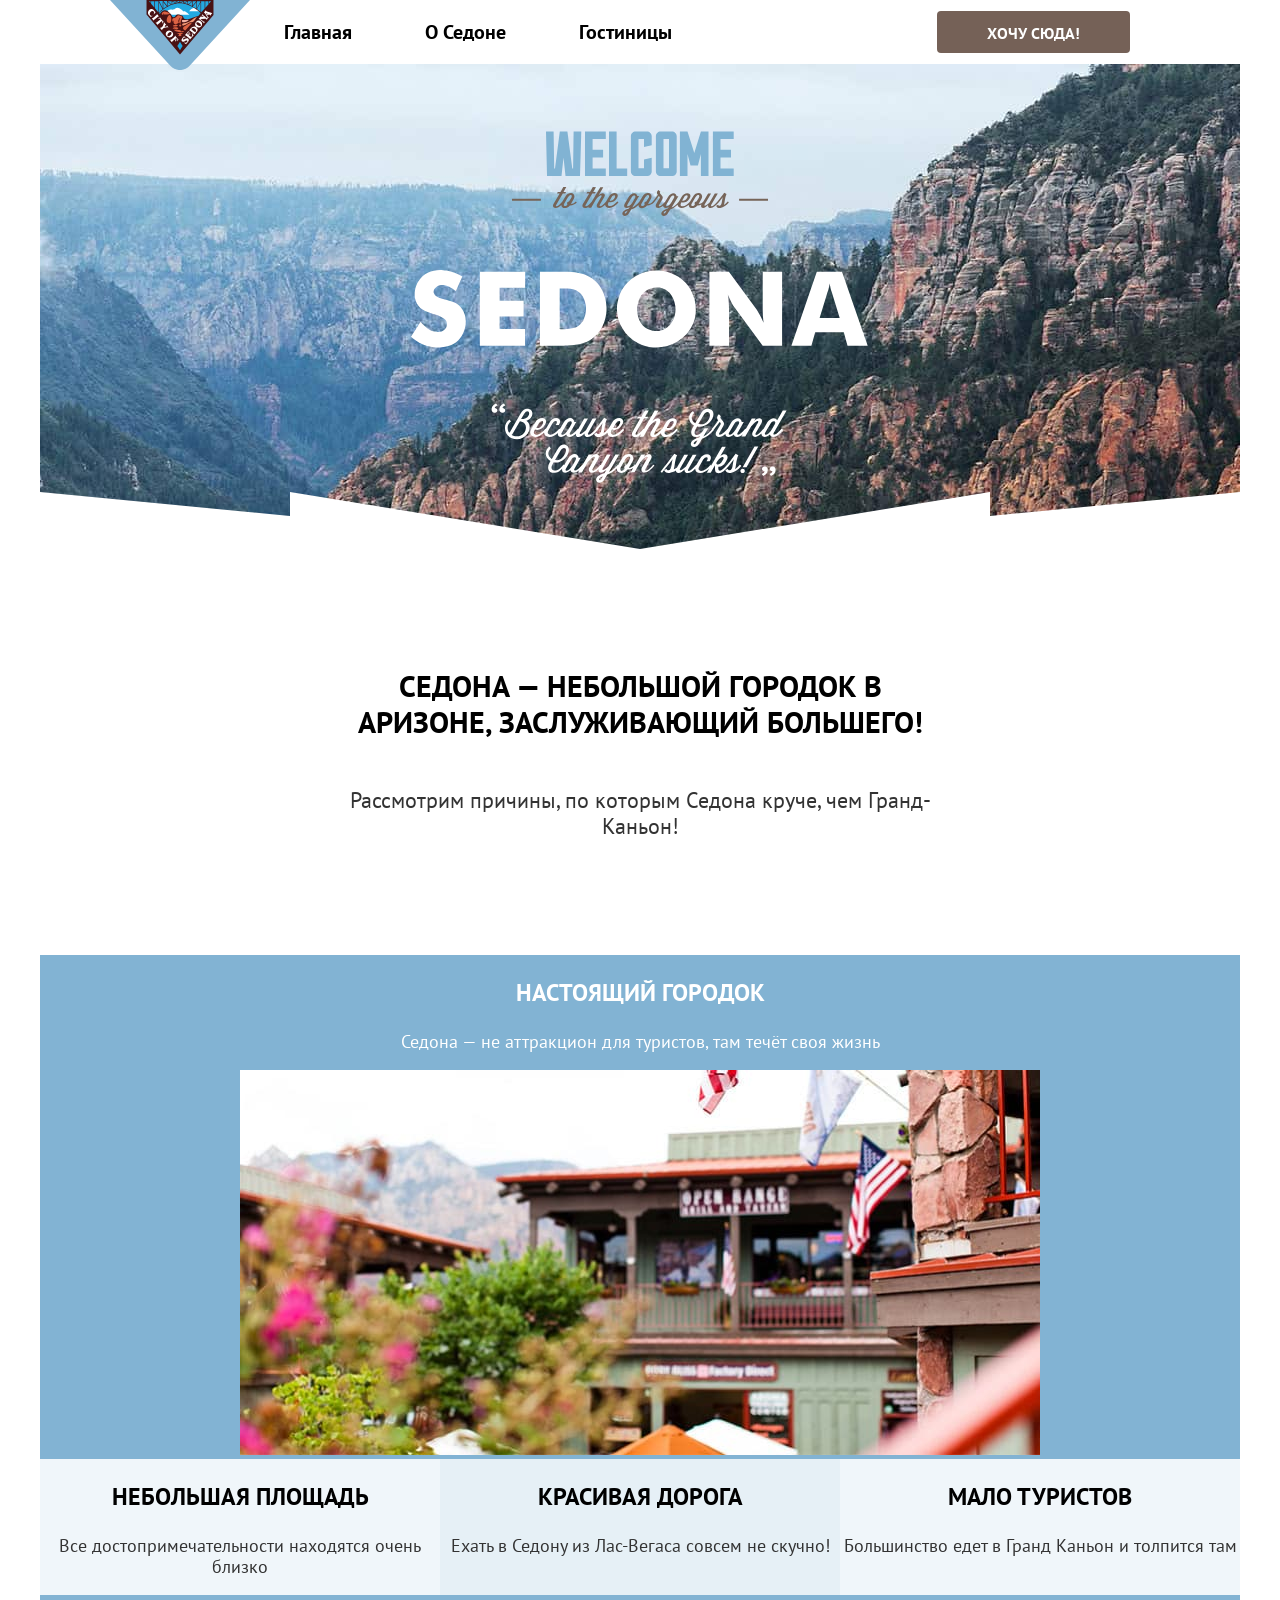
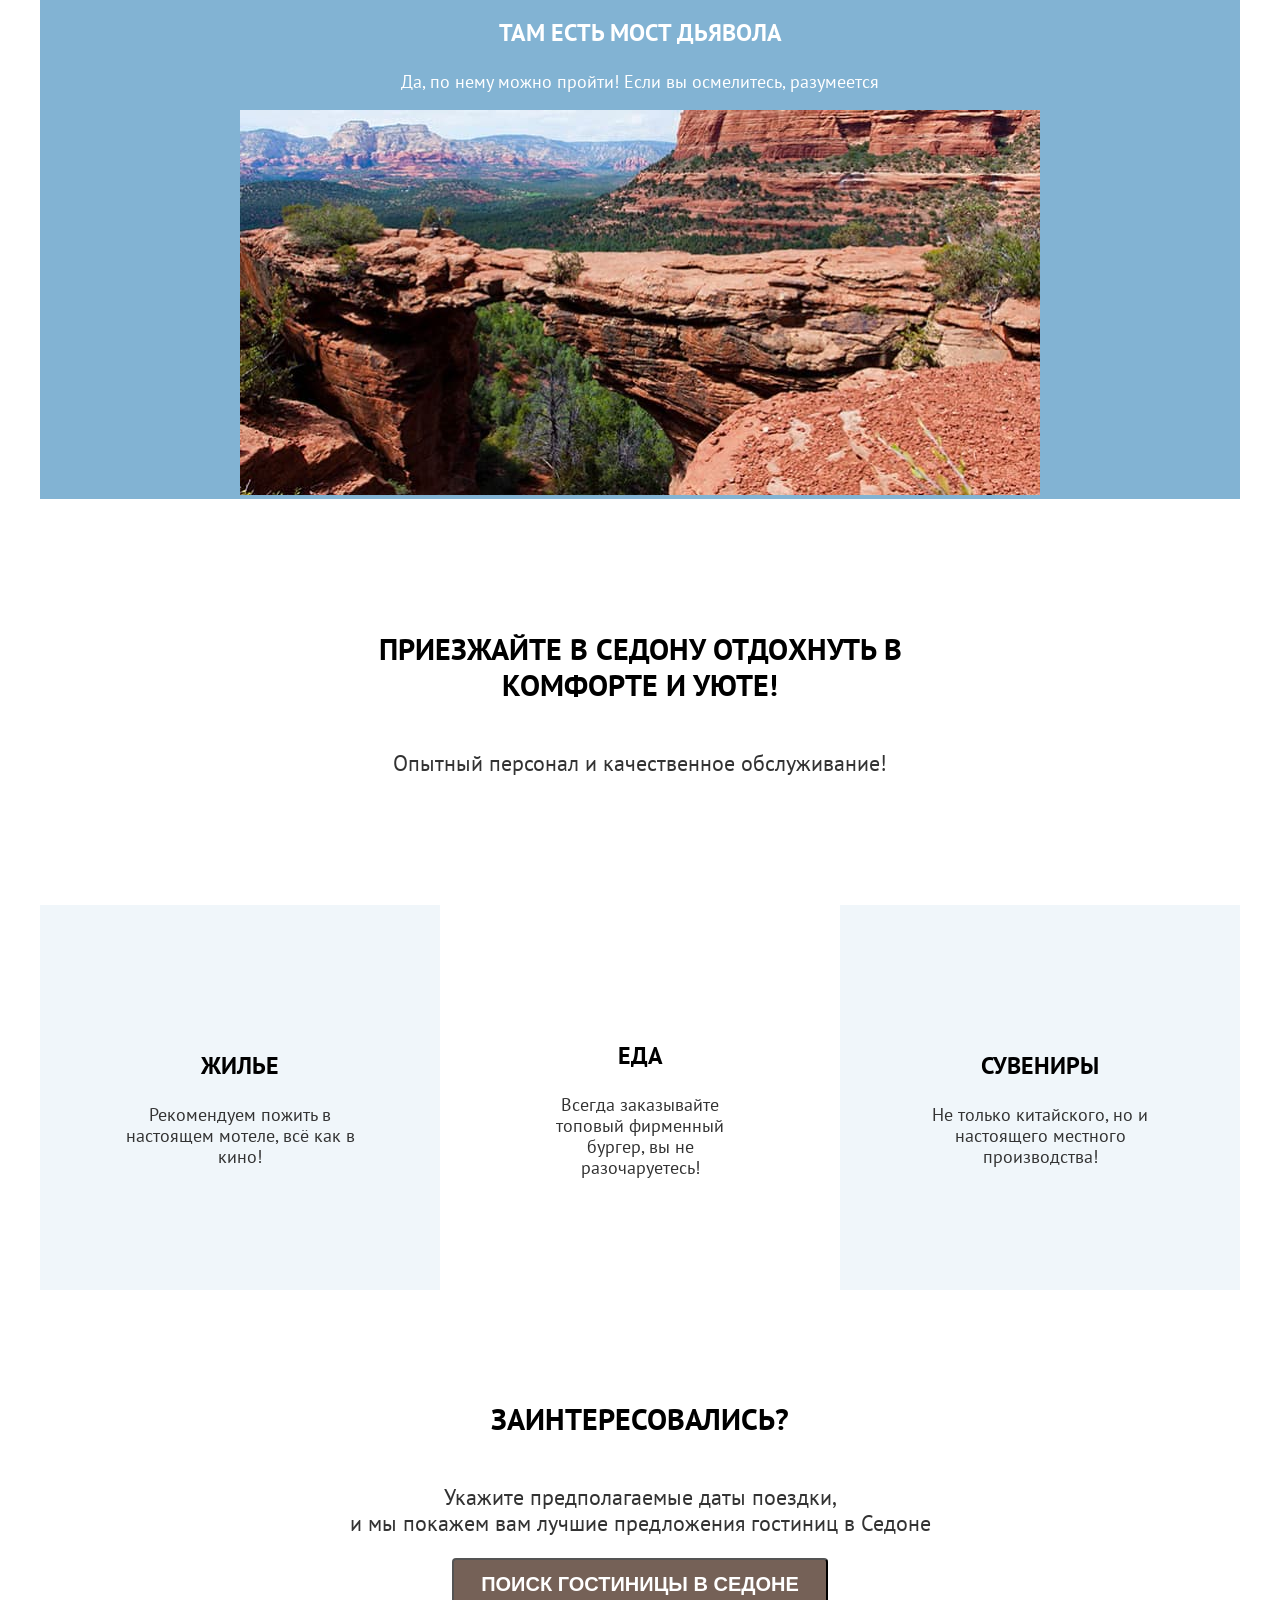
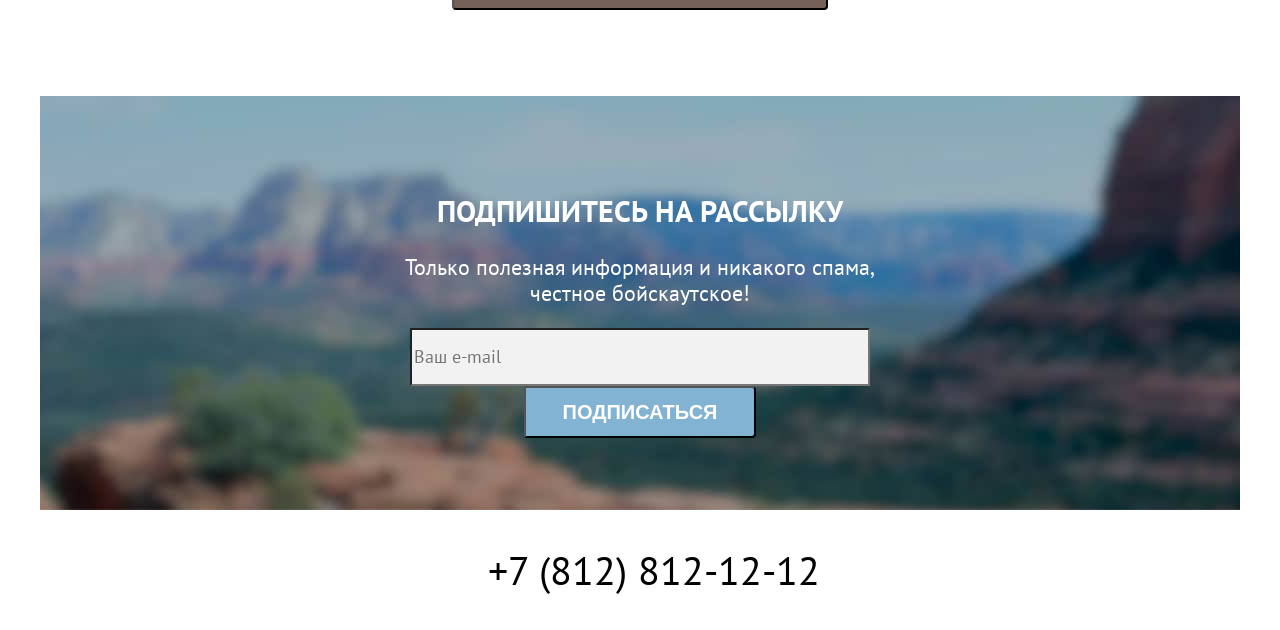
==== index.html @ 8ef93cbc "добавляет сетки для 1ой страницы" ====
<!doctype html>
<html lang="ru">

  <head>
    <meta charset="utf-8" />
    <link rel="stylesheet" href="styles/styles.css">
    <title>HTML Academy: Седона</title>
  </head>

  <body>
    <div class="page-container">
      <header class="page-header">
        <a class="header-logo" href="index.html" aria-current="page">
          <img class="logo" src="images/svg/logo.svg" width="140" height="70" alt="Логотип компании" />
        </a>
        <nav class="navigation">
          <ul class="navigation-list">
            <li class="navigation-item">
              <a class="navigation-link navigation-link-current" href="index.html" aria-current="page">Главная</a>
            </li>
            <li class="navigation-item">
              <a class="navigation-link" href="about-sedona.html">О Седоне</a>
            </li>
            <li class="navigation-item">
              <a class="navigation-link" href="catalog.html">Гостиницы</a>
            </li>
          </ul>
          <ul class="navigation-list navigation-user">
            <li class="navigation-item">
              <a class="navigation-link" href="search.html">
                <span class="visually-hidden">Поиск</span>
              </a>
            </li>
            <li class="navigation-item">
              <a class="navigation-link" href="selected.html">
                <span class="visually-hidden">Отелей в избранном:</span>
                <span class="favorite-count">12</span>
              </a>
            </li>
            <li class="navigation-item-button">
              <a class="button navigation-button-link" href="catalog.html">
                <span class="navigation-button-title">Хочу сюда!</span>
              </a>
            </li>
          </ul>
        </nav>
      </header>
      <main class="main-index main-container">
        <section class="hero">
          <h1 class="visually-hidden">Добро пожаловать в Седону</h1>
          <img class="hero-image" src="images/svg/hero-welcome.svg" width="458" height="352"
            alt="Welcome to the gorgeous Sedona, because the Grand Canyon sucks!" />
        </section>
        <section class="main-lead">
          <div class="lead-wrapper">
            <h2 class="lead">
              Седона — небольшой городок в Аризоне, заслуживающий большего!
            </h2>
            <p class="excerpt">
              Рассмотрим причины, по которым Седона круче, чем Гранд-Каньон!
            </p>
          </div>
        </section>
        <section class="advantages">
          <h2 class="visually-hidden">Причины, по которым Седона круче, чем Гранд-Каньон!</h2>
          <ul class="advantages-list">
            <li class="advantages-item advantages-item-key">
              <h3 class="advantages-title">Настоящий городок</h3>
              <p class="advantages-description advantages-description-key">
                Седона — не аттракцион для туристов, там течёт своя жизнь
              </p>
              <img class="advantages-img" src="images/section-advantages/square-sedona.jpg" width="800" height="385"
                alt="Улица Седоны" />
            </li>
            <li class="advantages-item">
              <h3 class="advantages-title">Небольшая площадь</h3>
              <p class="advantages-description">
                Все достопримечательности находятся очень близко
              </p>
            </li>
            <li class="advantages-item advantages-item-middle-block">
              <h3 class="advantages-title">Красивая дорога</h3>
              <p class="advantages-description">
                Ехать в Седону из Лас-Вегаса совсем не скучно!
              </p>
            </li>
            <li class="advantages-item">
              <h3 class="advantages-title">Мало туристов</h3>
              <p class="advantages-description">
                Большинство едет в Гранд Каньон и толпится там
              </p>
            </li>
            <li class="advantages-item advantages-item-key">
              <h3 class="advantages-title">Там есть мост дьявола</h3>
              <p class="advantages-description advantages-description-key">
                Да, по нему можно пройти! Если вы осмелитесь, разумеется
              </p>
              <img class="advantages-img" src="images/section-advantages/devils-bridge.jpg" width="800" height="385"
                alt="Мост дьявола" />
            </li>
          </ul>
        </section>
        <section class="main-lead">
          <div class="lead-wrapper">
            <h2 class="lead">Приезжайте в Седону отдохнуть в комфорте и уюте!</h2>
            <p class="excerpt">Опытный персонал и качественное обслуживание!</p>
          </div>
        </section>
        <section class="services">
          <h2 class="visually-hidden">Рекомендуемые услуги</h2>
          <ul class="services-list">
            <li class="services-item advantages-item">
              <h3 class="services-title advantages-title">Жилье</h3>
              <p class="services-description advantages-description">
                Рекомендуем пожить в настоящем мотеле, всё как в кино!
              </p>
            </li>
            <li class="services-item advantages-item">
              <h3 class="services-title advantages-title">Еда</h3>
              <p class="services-description advantages-description">
                Всегда заказывайте топовый фирменный бургер, вы не разочаруетесь!
              </p>
            </li>
            <li class="services-item advantages-item">
              <h3 class="services-title advantages-title">Сувениры</h3>
              <p class="services-description advantages-description">
                Не только китайского, но и настоящего местного производства!
              </p>
            </li>
          </ul>
        </section>
        <section class="main-lead">
          <div class="lead-wrapper">
            <h2 class="lead">Заинтересовались?</h2>
            <p class="excerpt">
              Укажите предполагаемые даты поездки,<br> и мы покажем вам лучшие
              предложения гостиниц в Седоне
            </p>
            <button class="button" type="button">
              <span class="title-button">Поиск гостиницы в Седоне</span>
            </button>
          </div>
        </section>
        <section class="subscription">
          <div class="subscriprion-wrapper">
            <h2 class="lead">Подпишитесь на рассылку</h2>
            <p class="excerpt subscription-excerpt">
              Только полезная информация и никакого спама,<br> честное бойскаутское!
            </p>
            <form action="https://echo.htmlacademy.ru/" method="post">
              <label for="email" class="visually-hidden">Введите ваш e-mail</label>
              <input class="subscription-placeholder" type="email" id="email" name="email" placeholder="Ваш e-mail"
                required />
              <button class="button-subscription title-button" type="submit">Подписаться</button>
            </form>
          </div>
        </section>
      </main>
      <footer class="page-footer">
        <div class="footer-wrapper">
          <section class="footer-social">
            <h2 class="visually-hidden">Социальные сети</h2>
            <ul class="social-list">
              <li class="social-item">
                <a class="social-link social-link-vk" href="https://vk.com/htmlacademy">
                  <span class="visually-hidden">Вконтакте</span>
                </a>
              </li>
              <li class="social-item">
                <a class="social-link social-link-telegram" href="https://t.me/htmlacademy">
                  <span class="visually-hidden">Телеграм</span>
                </a>
              </li>
              <li class="social-item">
                <a class="social-link social-link-youtube" href="https://www.youtube.com/user/htmlacademyru">
                  <span class="visually-hidden">Ютуб</span>
                </a>
              </li>
            </ul>
          </section>

          <a class="contacts-phone" href="tel:78128121212">
            <span class="visually-hidden">Номер телефона тур оператора в городке Седона</span>
            +7 (812) 812-12-12
          </a>
          <a class="htmlacademy-link" href="https://htmlacademy.ru/intensive/htmlcss">
            <span class="visually-hidden">Логотип разработчика сайта</span>
          </a>
        </div>
      </footer>

    </div>
  </body>

</html>
---- styles/styles.css ----
@font-face {
  font-family: "PT Sans";
  font-style: normal;
  font-weight: 400;
  src: url("../fonts/ptsans-400.woff2") format("woff2");
  font-display: swap;
}

@font-face {
  font-family: "PT Sans";
  font-style: normal;
  font-weight: 700;
  src: url("../fonts/ptsans-700.woff2") format("woff2");
  font-display: swap;
}

:root {
  --texts-second: #333333;
  --texts-error: #ff5757;
  --texts-hover: #756157;
  --texts-active: rgba(117, 97, 87, 0.3);
  --texts-texts-basic: #000000;
  --texts-background-deafault: #ffffff;
  --texts-background-small: rgba(255, 255, 255, 0.3);
  --texts-background-hover: rgba(255, 255, 255, 0.6);
  --texts-background-active: rgba(255, 255, 255, 0.3);
  --buttons-basic: #756157;
  --buttons-second: #82b3d3;
  --buttons-select: #7db54f;
  --buttons-disabled: #e5e5e5;
  --buttons-brown-hover: #615048;
  --buttons-blue-hover: #68a2ca;
  --buttons-green-hover: #6c9e42;
  --background-basic-1: #ffffff;
  --background-basic-2: rgba(0, 0, 0, 0.3);
  --background-basic-3: #82b3d3;
  --background-basic-4: #05291c;
  --background-second-1: rgba(131, 179, 211, 0.12);
  --background-second-2: rgba(131, 179, 211, 0.2);
  --icons-basic: #000000;
  --icons-second: #83b3d3;
  --icons-text: #7db54f;
  --icons-hover: #756157;
  --icons-active: rgba(117, 97, 87, 0.3);
  --icons-second-hover: #68a2ca;
  --icons-second-active: rgba(104, 162, 202, 0.3);
  --forms-inputs: #3f5e72;
  --forms-elements-1: #e5e5e5;
  --forms-elements-2: #f2f2f2;
}

html {
  height: 100%;
}

body {
  margin: 0;
  display: flex;
  flex-direction: column;
  min-height: 100%;
  font-family: "PT Sans", sans-serif;
  font-size: 18px;
  line-height: 20px;
  font-weight: 400;
  color: var(--texts-texts-basic);
  background-color: var(--background-basic-1);
}

/* Если добавить центриррование основного блока на этот div, то перестает работать sticky-footer и наоборот */
.page-container {
  margin: 0 auto;
  width: 1200px;
}

.main-container {
  flex-grow: 1;

  margin: 0 auto;
}

.visually-hidden {
  display: none;
}

.page-header {
  display: flex;
  width: 1060px;
  height: 64px;
  margin: 0 auto;
}

.header-logo {
  width: 138px;
  height: 64px;
}

.button {
  background-color: var(--texts-hover);
  color: var(--texts-background-deafault);
  border-radius: 4px;
  min-width: 376px;
  min-height: 52px;
}

.title-button {
  font-weight: 700;
  font-size: 20px;
  line-height: 38px;
  text-transform: uppercase;
}

.navigation {
  display: flex;
  font-weight: 700;
  width: 900px;
}

.navigation-list {
  margin: 0;
  padding: 0;
  width: 460px;
  display: flex;
  align-items: center;
  justify-content: space-around;
  font-size: 20px;
  line-height: 22px;
  text-transform: capitalize;
  list-style-type: none;
}

.navigation-user {
  max-width: 310px;
  margin-left: auto;
}

.navigation-link {
  color: var(--texts-texts-basic);
  text-decoration: none;
}

.button.navigation-button-link {
  padding: 8px 50px;
  text-align: center;
  text-decoration: none;
}

.navigation-button-title {
  font-weight: 700;
  font-size: 16px;
  line-height: 20px;
  text-transform: uppercase;
  color: var(--texts-background-deafault);
}

.favorite-count {
  font-weight: 400;
  font-size: 10px;
  line-height: 10px;
  text-align: center;
  color: var(--texts-background-deafault);
}

.hero {
  display: flex;
  align-items: center;
  justify-content: center;
  flex-wrap: wrap;
  background-image: url("../images/svg/hero-devider.svg"), url("../images/background/hero-background.jpg");
  min-width: 1200px;
  min-height: 485px;
  background-repeat: no-repeat;
  background-size: 100% auto, cover;
  background-position: center bottom;
  background-color: var(--background-basic-4);
}

.hero-image {
  background-position: center center;
}

.main-lead {
  display: flex;
  flex-direction: column;
  align-items: center;
  justify-content: center;
  text-align: center;
}

.lead-wrapper {
  width: 620px;
  height: 406px;
  display: flex;
  align-items: center;
  flex-direction: column;
  justify-content: center;
}

.lead {
  font-weight: 700;
  font-size: 30px;
  line-height: 36px;
  text-transform: uppercase;
}

.excerpt {
  font-weight: 400;
  font-size: 22px;
  line-height: 26px;
  color: var(--texts-second);
}

.advantages-list {
  list-style-type: none;
  margin: 0;
  padding: 0;
  display: grid;
  grid-template-columns: repeat(3, 1fr);
}

.advantages-title {
  font-weight: 700;
  font-size: 24px;
  line-height: 28px;
  text-transform: uppercase;
}

.advantages-item {
  text-align: center;
  background: var(--background-second-1);
}

.advantages-description {
  font-weight: 400;
  font-size: 18px;
  line-height: 21px;
  color: var(--texts-second);
}

.advantages-item-key {
  color: var(--texts-background-deafault);
  background: var(--buttons-second);
  grid-column: 1 / span 3;
}

.advantages-description-key {
  color: var(--texts-background-deafault);
}

.advantages-item-middle-block {
  background: var(--background-second-2);
}

.services-list {
  margin: 0;
  padding: 0;
  list-style-type: none;
  display: grid;
  grid-template-columns: repeat(3, 1fr);
}

.services-item {
  height: 385px;
  display: flex;
  flex-direction: column;
  justify-content: center;
}

.services-item:nth-child(even) {
  background: var(--background-basic-1);
}

.services-description {
  width: 230px;
  margin: 0 auto;
}

.subscription {
  background-image: url("../images/background/background-subscription.jpg");
  background-repeat: no-repeat;
  background-size: cover;
  background-position: center;
  background-color: var(--background-basic-4);
  min-height: 414px;
  color: var(--texts-background-deafault);
  text-align: center;
  display: flex;
  align-items: center;
  justify-content: center;
}

.subscriprion-wrapper {
  width: 684px;
}

.subscription-excerpt {
  color: var(--texts-background-deafault);
}

.button-subscription {
  width: 232px;
  height: 52px;
  background: var(--buttons-second);
  border-radius: 0 4px 4px 0;
  color: var(--texts-background-deafault);
}

.subscription-placeholder {
  width: 452px;
  height: 52px;
  background: var(--forms-elements-2);
  font-family: inherit;
  font-weight: 400;
  font-size: 18px;
  line-height: 24px;
  color: var(--texts-texts-basic);
}

.footer-wrapper {
  display: flex;
  width: 1060px;
  height: 120px;
  justify-content: center;
  margin: 0 auto;
  align-items: center;
}

.page-footer {
  text-align: center;
}

.footer-social {
  width: 142px;
  margin-right: auto;
}

.social-list {
  list-style-type: none;
}

.social-link-vk {
  background-image: url("../images/svg/social-vk.svg");
  background-repeat: no-repeat;
}

.social-link-telegram {
  background-image: url("../images/svg/social-telegram.svg");
  background-repeat: no-repeat;
}

.social-link-youtube {
  background-image: url("../images/svg/social-youtube.svg");
  background-repeat: no-repeat;
}

.contacts-phone {
  width: 720px;
  font-weight: 400;
  font-size: 40px;
  line-height: 40px;
  color: var(--texts-texts-basic);
  min-width: 331px;
  min-height: 40px;
  text-decoration: none;
}

.htmlacademy-link {
  background-image: url("../images/svg/logo-htmlacademy.svg");
  background-repeat: no-repeat;
  display: block;
  width: 115px;
  margin-left: auto;
}

.inner-header {
  background-color: var(--background-basic-4);
  background-image: url("../images/background/background-inner-header.jpg");
  background-repeat: no-repeat;
  background-size: cover;
  background-position: center;
}

.inner-header-title {
  font-weight: 700;
  font-size: 60px;
  line-height: 78px;
  color: var(--texts-background-deafault);
}

.inner-header-button {
  font-weight: 700;
  font-size: 16px;
  line-height: 20px;
  text-transform: uppercase;
  color: var(--texts-background-deafault);
  border-radius: 4px;
  width: 191px;
  height: 36px;
  font-family: inherit;
  background: var(--buttons-second);
}

.transparent-button {
  background-color: transparent;
  border: none;
}

.blreadcrumbs-orderedlist {
  list-style-type: none;
}

.blreadcrumbs-orderedlist:first-child {
  background-image: url("../images/svg/breadcrumb-home.svg");
  background-repeat: no-repeat;
}

.breadcrumb-link {
  text-decoration: none;
  font-weight: 400;
  font-size: 16px;
  line-height: 21px;
  color: var(--texts-background-deafault);
}

.catalog-filter-list {
  list-style-type: none;
}

.catalog-filter-title {
  font-weight: 700;
  font-size: 20px;
  line-height: 24px;
  text-transform: capitalize;
  color: var(--texts-background-deafault);
}

.controll {
  font-weight: 400;
  font-size: 18px;
  line-height: 23px;
  color: var(--texts-background-deafault);
}

.select-control {
  border: 2px solid var(--buttons-disabled);
  border-radius: 4px;
  width: 292px;
  height: 49px;
  font-family: var(--font-family);
  font-weight: 400;
  font-size: 18px;
  line-height: 117%;
  color: var(--texts-second);
}

.sort-button-list {
  list-style-type: none;
}

.hotels-list {
  list-style-type: none;
}

.hotel-card-link {
  text-decoration: none;
}

.hotel-card-title {
  color: var(--texts-texts-basic);
  text-transform: capitalize;
}

.hotel-card-type {
  color: var(--texts-second);
}

.hotel-link-title {
  font-weight: 700;
  font-size: 16px;
  line-height: 20px;
  text-align: center;
  text-transform: uppercase;
  color: var(--texts-background-deafault);
}

.hotel-card-information {
  padding: 8px 50px;
  min-width: 140px;
  min-height: 36px;
  background-color: var(--texts-hover);
  border-radius: 4px;
  text-decoration: none;
}

.hotel-link-box-blue {
  background: var(--buttons-second);
}

.hotel-link-box-grey {
  background: var(--forms-elements-2);
}

.hotel-link-title-weight {
  font-weight: 400;
  color: var(--texts-second);
}

.hotel-link-box-green {
  background: var(--buttons-select);
}

.subscription-inner {
  background: var(--texts-background-deafault);
  color: var(--texts-texts-basic);
}

.pagination-list {
  list-style-type: none;
}

.pagination-link {
  font-family: var(--font-family);
  font-weight: 700;
  font-size: 20px;
  line-height: 180%;
  text-transform: uppercase;
  color: var(--texts-background-deafault);
  text-decoration: none;
}

.pagination-item {
  border-radius: 4px;
  width: 60px;
  height: 60px;
  background: var(--buttons-second);
  margin: 10px;
}

.pagination-current {
  background: var(--forms-elements-2);
  color: var(--texts-texts-basic);
}
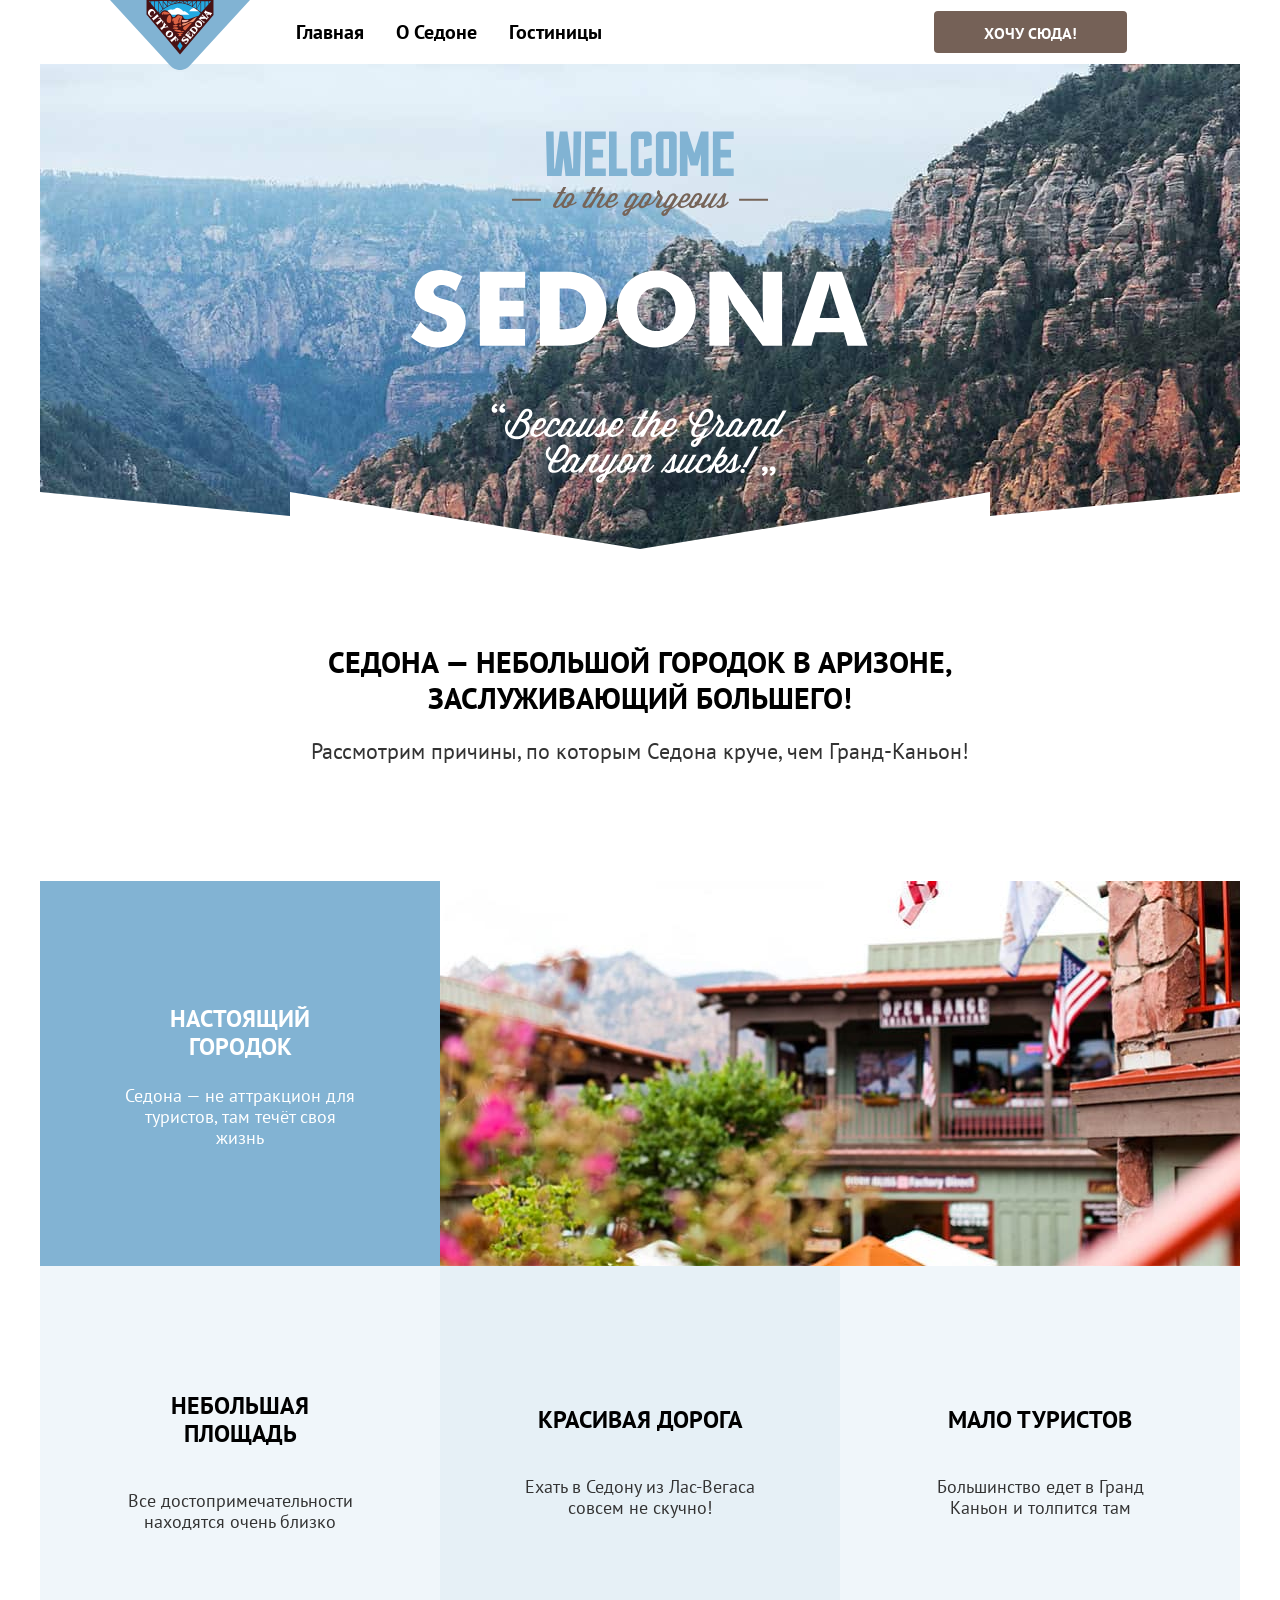
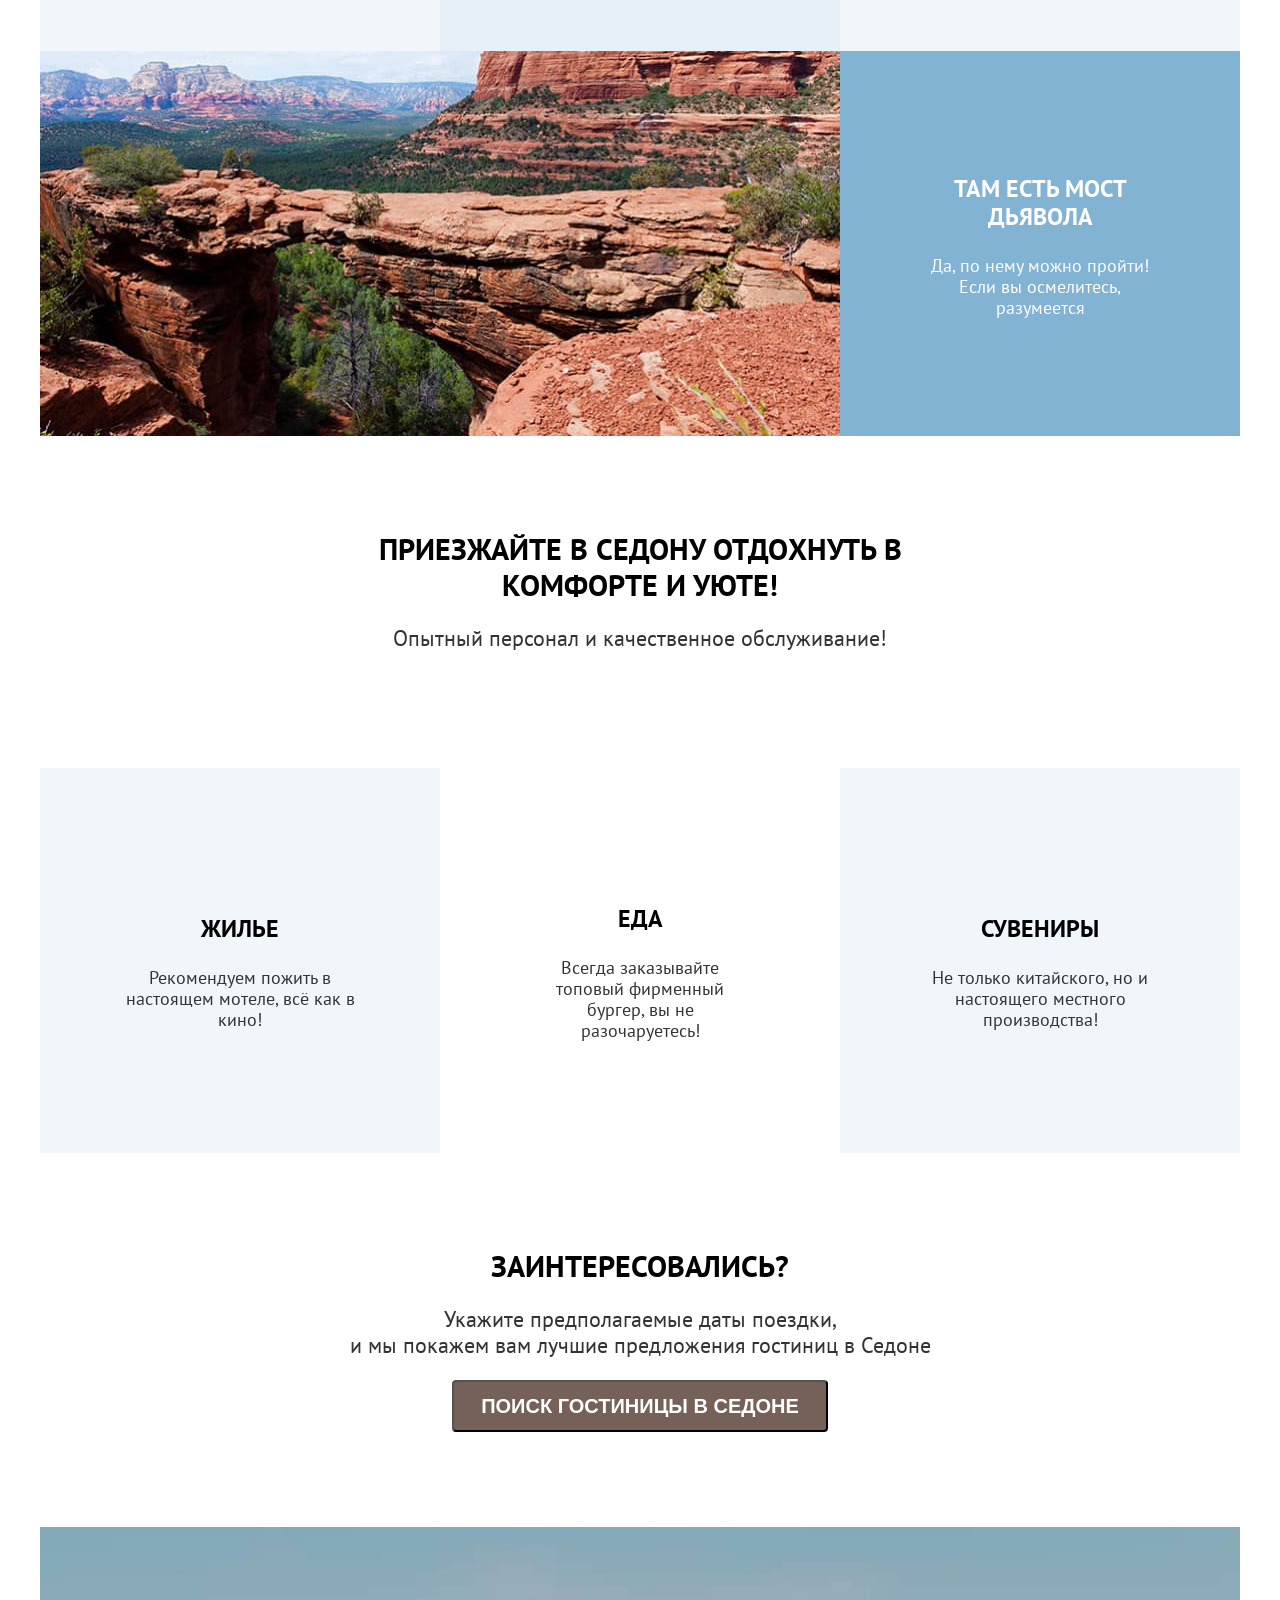
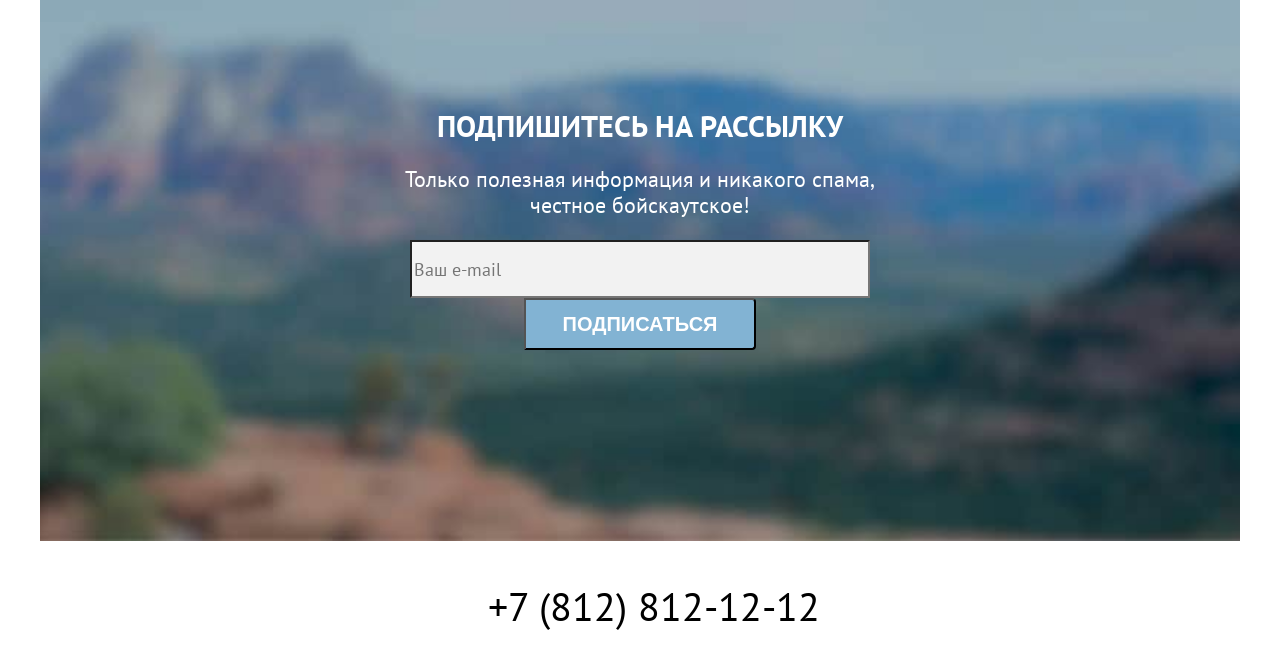
==== commit 5d2ad8a7: "добавляет сетки для всех страниц" ====
--- a/index.html
+++ b/index.html
@@ -52,23 +52,23 @@
             alt="Welcome to the gorgeous Sedona, because the Grand Canyon sucks!" />
         </section>
         <section class="main-lead">
-          <div class="lead-wrapper">
-            <h2 class="lead">
-              Седона — небольшой городок в Аризоне, заслуживающий большего!
-            </h2>
-            <p class="excerpt">
-              Рассмотрим причины, по которым Седона круче, чем Гранд-Каньон!
-            </p>
-          </div>
+          <h2 class="lead">
+            Седона — небольшой городок в Аризоне, заслуживающий большего!
+          </h2>
+          <p class="excerpt">
+            Рассмотрим причины, по которым Седона круче, чем Гранд-Каньон!
+          </p>
         </section>
         <section class="advantages">
           <h2 class="visually-hidden">Причины, по которым Седона круче, чем Гранд-Каньон!</h2>
           <ul class="advantages-list">
             <li class="advantages-item advantages-item-key">
-              <h3 class="advantages-title">Настоящий городок</h3>
-              <p class="advantages-description advantages-description-key">
-                Седона — не аттракцион для туристов, там течёт своя жизнь
-              </p>
+              <div class="advantages-item-key-text">
+                <h3 class="advantages-title">Настоящий городок</h3>
+                <p class="advantages-description advantages-description-key">
+                  Седона — не аттракцион для туристов, там течёт своя жизнь
+                </p>
+              </div>
               <img class="advantages-img" src="images/section-advantages/square-sedona.jpg" width="800" height="385"
                 alt="Улица Седоны" />
             </li>
@@ -90,21 +90,21 @@
                 Большинство едет в Гранд Каньон и толпится там
               </p>
             </li>
-            <li class="advantages-item advantages-item-key">
-              <h3 class="advantages-title">Там есть мост дьявола</h3>
-              <p class="advantages-description advantages-description-key">
-                Да, по нему можно пройти! Если вы осмелитесь, разумеется
-              </p>
+            <li class="advantages-item advantages-item-key-last advantages-item-key">
+              <div class="advantages-item-key-text">
+                <h3 class="advantages-title">Там есть мост дьявола</h3>
+                <p class="advantages-description advantages-description-key">
+                  Да, по нему можно пройти! Если вы осмелитесь, разумеется
+                </p>
+              </div>
               <img class="advantages-img" src="images/section-advantages/devils-bridge.jpg" width="800" height="385"
                 alt="Мост дьявола" />
             </li>
           </ul>
         </section>
         <section class="main-lead">
-          <div class="lead-wrapper">
-            <h2 class="lead">Приезжайте в Седону отдохнуть в комфорте и уюте!</h2>
-            <p class="excerpt">Опытный персонал и качественное обслуживание!</p>
-          </div>
+          <h2 class="lead">Приезжайте в Седону отдохнуть в комфорте и уюте!</h2>
+          <p class="excerpt">Опытный персонал и качественное обслуживание!</p>
         </section>
         <section class="services">
           <h2 class="visually-hidden">Рекомендуемые услуги</h2>
@@ -130,19 +130,16 @@
           </ul>
         </section>
         <section class="main-lead">
-          <div class="lead-wrapper">
-            <h2 class="lead">Заинтересовались?</h2>
-            <p class="excerpt">
-              Укажите предполагаемые даты поездки,<br> и мы покажем вам лучшие
-              предложения гостиниц в Седоне
-            </p>
-            <button class="button" type="button">
-              <span class="title-button">Поиск гостиницы в Седоне</span>
-            </button>
-          </div>
+          <h2 class="lead">Заинтересовались?</h2>
+          <p class="excerpt">
+            Укажите предполагаемые даты поездки,<br> и мы покажем вам лучшие
+            предложения гостиниц в Седоне
+          </p>
+          <button class="button" type="button">
+            <span class="title-button">Поиск гостиницы в Седоне</span>
+          </button>
         </section>
         <section class="subscription">
-          <div class="subscriprion-wrapper">
             <h2 class="lead">Подпишитесь на рассылку</h2>
             <p class="excerpt subscription-excerpt">
               Только полезная информация и никакого спама,<br> честное бойскаутское!
@@ -153,42 +150,37 @@
                 required />
               <button class="button-subscription title-button" type="submit">Подписаться</button>
             </form>
-          </div>
         </section>
       </main>
       <footer class="page-footer">
-        <div class="footer-wrapper">
-          <section class="footer-social">
-            <h2 class="visually-hidden">Социальные сети</h2>
-            <ul class="social-list">
-              <li class="social-item">
-                <a class="social-link social-link-vk" href="https://vk.com/htmlacademy">
-                  <span class="visually-hidden">Вконтакте</span>
-                </a>
-              </li>
-              <li class="social-item">
-                <a class="social-link social-link-telegram" href="https://t.me/htmlacademy">
-                  <span class="visually-hidden">Телеграм</span>
-                </a>
-              </li>
-              <li class="social-item">
-                <a class="social-link social-link-youtube" href="https://www.youtube.com/user/htmlacademyru">
-                  <span class="visually-hidden">Ютуб</span>
-                </a>
-              </li>
-            </ul>
-          </section>
-
-          <a class="contacts-phone" href="tel:78128121212">
-            <span class="visually-hidden">Номер телефона тур оператора в городке Седона</span>
-            +7 (812) 812-12-12
-          </a>
-          <a class="htmlacademy-link" href="https://htmlacademy.ru/intensive/htmlcss">
-            <span class="visually-hidden">Логотип разработчика сайта</span>
-          </a>
-        </div>
+        <section class="footer-social">
+          <h2 class="visually-hidden">Социальные сети</h2>
+          <ul class="social-list">
+            <li class="social-item">
+              <a class="social-link social-link-vk" href="https://vk.com/htmlacademy">
+                <span class="visually-hidden">Вконтакте</span>
+              </a>
+            </li>
+            <li class="social-item">
+              <a class="social-link social-link-telegram" href="https://t.me/htmlacademy">
+                <span class="visually-hidden">Телеграм</span>
+              </a>
+            </li>
+            <li class="social-item">
+              <a class="social-link social-link-youtube" href="https://www.youtube.com/user/htmlacademyru">
+                <span class="visually-hidden">Ютуб</span>
+              </a>
+            </li>
+          </ul>
+        </section>
+        <a class="contacts-phone" href="tel:78128121212">
+          <span class="visually-hidden">Номер телефона тур оператора в городке Седона</span>
+          +7 (812) 812-12-12
+        </a>
+        <a class="htmlacademy-link" href="https://htmlacademy.ru/intensive/htmlcss">
+          <span class="visually-hidden">Логотип разработчика сайта</span>
+        </a>
       </footer>
-
     </div>
   </body>
 
--- a/styles/styles.css
+++ b/styles/styles.css
@@ -55,9 +55,7 @@
 
 body {
   margin: 0;
-  display: flex;
-  flex-direction: column;
-  min-height: 100%;
+  height: 100%;
   font-family: "PT Sans", sans-serif;
   font-size: 18px;
   line-height: 20px;
@@ -66,16 +64,16 @@
   background-color: var(--background-basic-1);
 }
 
-/* Если добавить центриррование основного блока на этот div, то перестает работать sticky-footer и наоборот */
 .page-container {
   margin: 0 auto;
   width: 1200px;
+  display: flex;
+  flex-direction: column;
+  height: 100%;
 }
 
 .main-container {
   flex-grow: 1;
-
-  margin: 0 auto;
 }
 
 .visually-hidden {
@@ -84,14 +82,15 @@
 
 .page-header {
   display: flex;
-  width: 1060px;
   height: 64px;
-  margin: 0 auto;
+  padding: 0 70px;
+  position: relative;
 }
 
 .header-logo {
-  width: 138px;
-  height: 64px;
+  width: 140px;
+  height: 70px;
+  margin-right: 30px;
 }
 
 .button {
@@ -112,7 +111,7 @@
 .navigation {
   display: flex;
   font-weight: 700;
-  width: 900px;
+  width: 100%;
 }
 
 .navigation-list {
@@ -121,7 +120,6 @@
   width: 460px;
   display: flex;
   align-items: center;
-  justify-content: space-around;
   font-size: 20px;
   line-height: 22px;
   text-transform: capitalize;
@@ -136,6 +134,7 @@
 .navigation-link {
   color: var(--texts-texts-basic);
   text-decoration: none;
+  padding: 20px 16px;
 }
 
 .button.navigation-button-link {
@@ -179,20 +178,12 @@
 }
 
 .main-lead {
-  display: flex;
+  /* display: flex;
   flex-direction: column;
   align-items: center;
-  justify-content: center;
-  text-align: center;
-}
-
-.lead-wrapper {
-  width: 620px;
-  height: 406px;
-  display: flex;
-  align-items: center;
-  flex-direction: column;
-  justify-content: center;
+  justify-content: center; */
+  text-align: center;
+  padding: 95px 270px;
 }
 
 .lead {
@@ -200,6 +191,7 @@
   font-size: 30px;
   line-height: 36px;
   text-transform: uppercase;
+  margin: 0;
 }
 
 .excerpt {
@@ -227,6 +219,11 @@
 .advantages-item {
   text-align: center;
   background: var(--background-second-1);
+  min-height: 385px;
+  display: flex;
+  flex-direction: column;
+  justify-content: center;
+  padding: 0 85px;
 }
 
 .advantages-description {
@@ -240,6 +237,18 @@
   color: var(--texts-background-deafault);
   background: var(--buttons-second);
   grid-column: 1 / span 3;
+  display: flex;
+  align-items: center;
+  flex-direction: row;
+  padding: 0;
+}
+
+.advantages-item-key-last {
+  flex-direction: row-reverse;
+}
+
+.advantages-item-key-text {
+  padding: 0 85px;
 }
 
 .advantages-description-key {
@@ -259,7 +268,7 @@
 }
 
 .services-item {
-  height: 385px;
+  min-height: 385px;
   display: flex;
   flex-direction: column;
   justify-content: center;
@@ -286,10 +295,8 @@
   display: flex;
   align-items: center;
   justify-content: center;
-}
-
-.subscriprion-wrapper {
-  width: 684px;
+  flex-direction: column;
+  padding: 95px 258px 105px;
 }
 
 .subscription-excerpt {
@@ -315,16 +322,12 @@
   color: var(--texts-texts-basic);
 }
 
-.footer-wrapper {
-  display: flex;
-  width: 1060px;
+.page-footer {
+  display: flex;
   height: 120px;
   justify-content: center;
-  margin: 0 auto;
-  align-items: center;
-}
-
-.page-footer {
+  padding: 0 70px;
+  align-items: center;
   text-align: center;
 }
 
@@ -361,6 +364,7 @@
   min-width: 331px;
   min-height: 40px;
   text-decoration: none;
+  padding: 45px 0 35px;
 }
 
 .htmlacademy-link {
@@ -372,14 +376,18 @@
 }
 
 .inner-header {
+  display: flex;
+  flex-direction: column;
   background-color: var(--background-basic-4);
   background-image: url("../images/background/background-inner-header.jpg");
   background-repeat: no-repeat;
   background-size: cover;
   background-position: center;
+  min-height: 416px;
 }
 
 .inner-header-title {
+  margin: 35px 70px;
   font-weight: 700;
   font-size: 60px;
   line-height: 78px;
@@ -406,6 +414,7 @@
 
 .blreadcrumbs-orderedlist {
   list-style-type: none;
+  margin: 8px 70px 0;
 }
 
 .blreadcrumbs-orderedlist:first-child {
@@ -419,6 +428,12 @@
   font-size: 16px;
   line-height: 21px;
   color: var(--texts-background-deafault);
+}
+
+.catalog-filters {
+  display: flex;
+  align-items: center;
+  margin: 40px 70px 70px;
 }
 
 .catalog-filter-list {
@@ -431,6 +446,17 @@
   line-height: 24px;
   text-transform: capitalize;
   color: var(--texts-background-deafault);
+}
+
+.catalog-filter-group {
+  margin-right: 70px;
+}
+
+.hotels-showing {
+  display: flex;
+  align-items: center;
+  justify-content: space-around;
+  margin-top: 50px;
 }
 
 .controll {
@@ -457,7 +483,13 @@
 }
 
 .hotels-list {
-  list-style-type: none;
+  width: 1060px;
+  margin: 40px auto 80px;
+  list-style-type: none;
+  padding: 0;
+  display: grid;
+  grid-template-columns: repeat(3, 340px);
+  gap: 20px;
 }
 
 .hotel-card-link {
@@ -515,6 +547,10 @@
 
 .pagination-list {
   list-style-type: none;
+  margin: 0;
+  padding: 0;
+  display: flex;
+  gap: 8px;
 }
 
 .pagination-link {
@@ -532,7 +568,9 @@
   width: 60px;
   height: 60px;
   background: var(--buttons-second);
-  margin: 10px;
+  display: flex;
+  align-items: center;
+  justify-content: center;
 }
 
 .pagination-current {
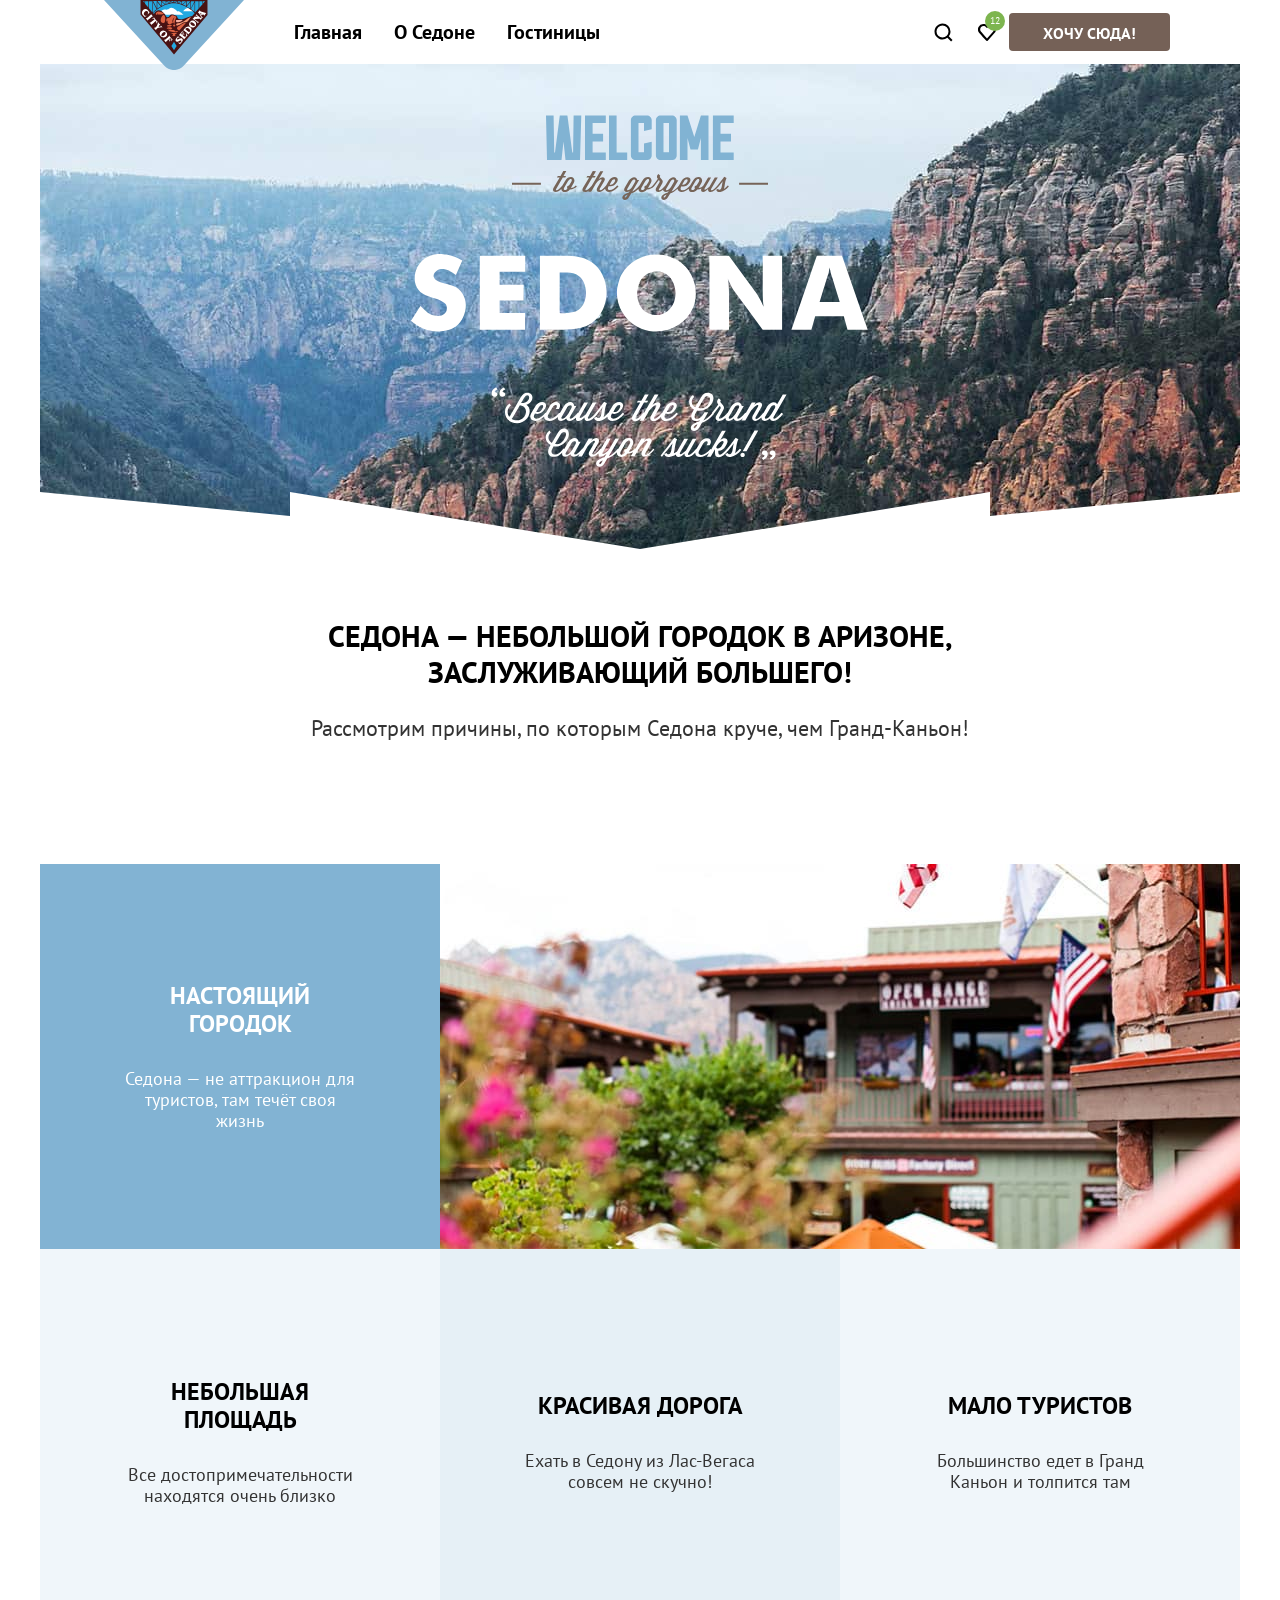
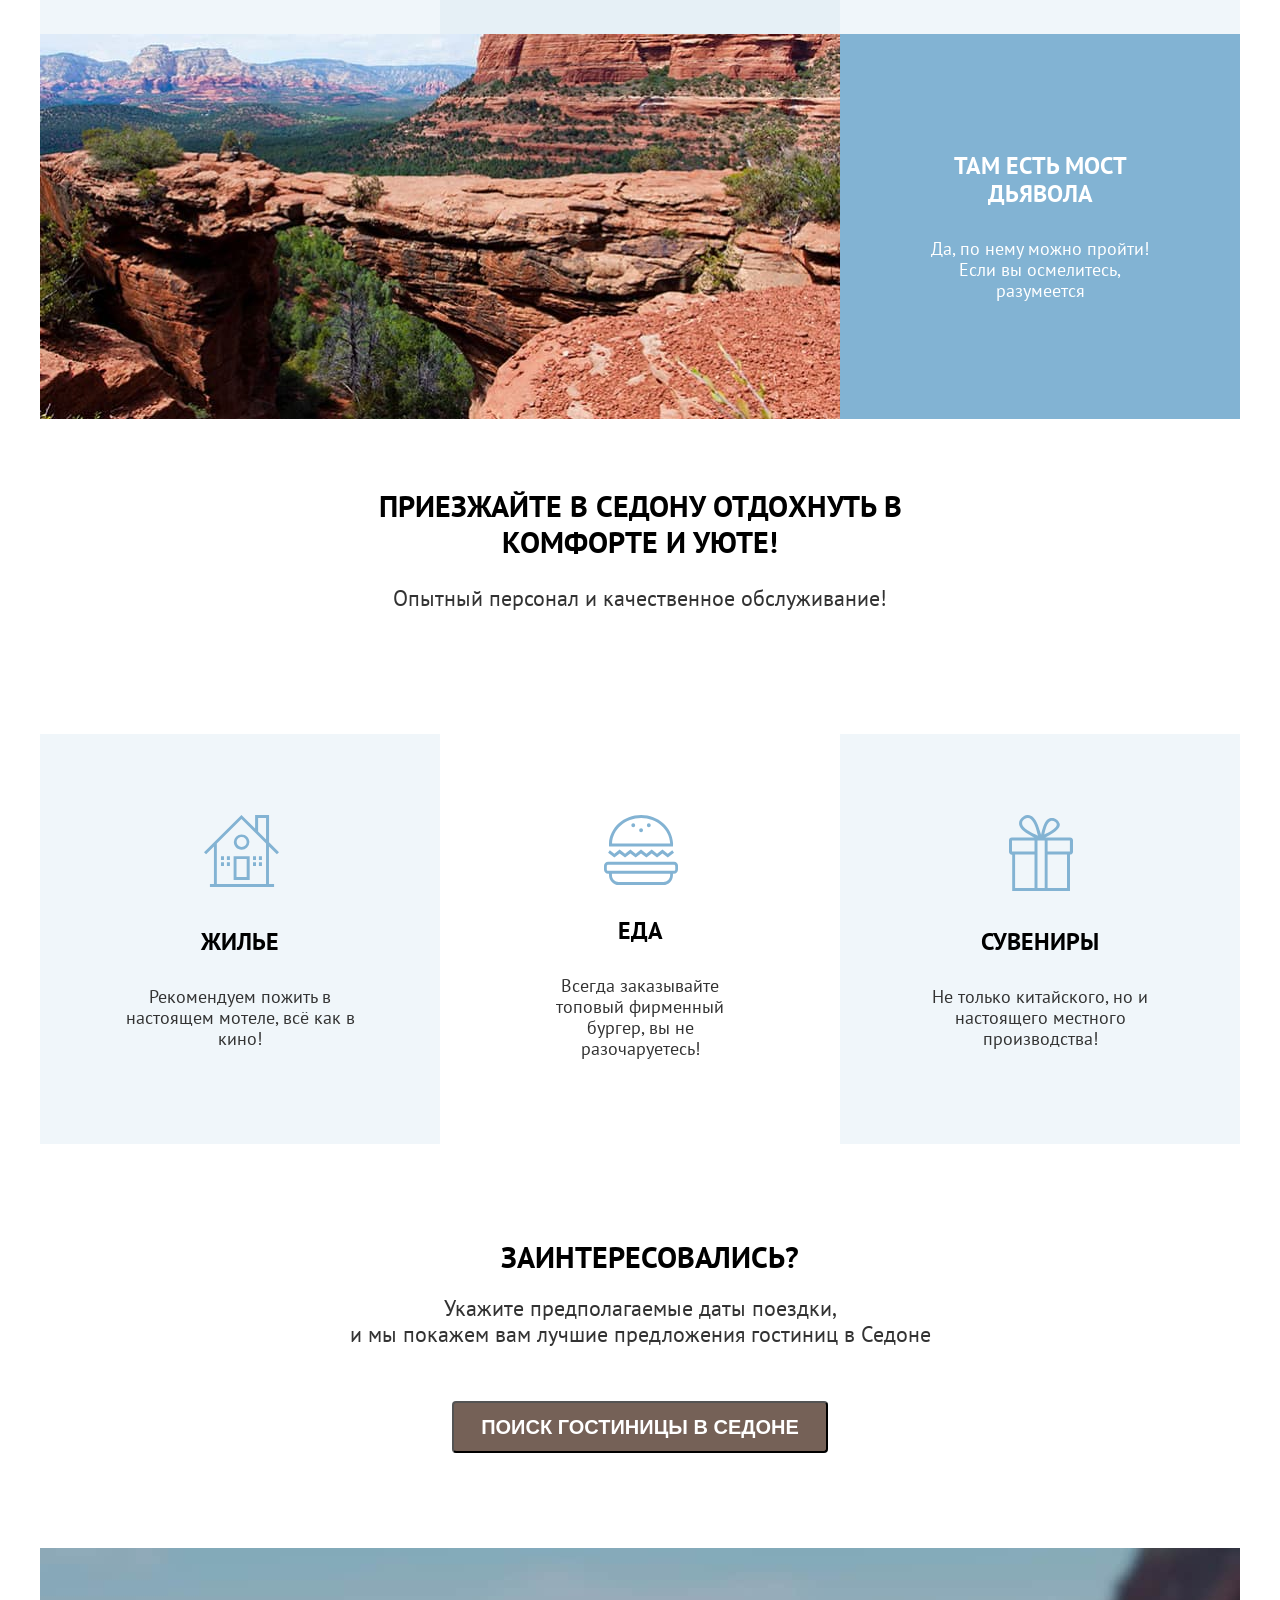
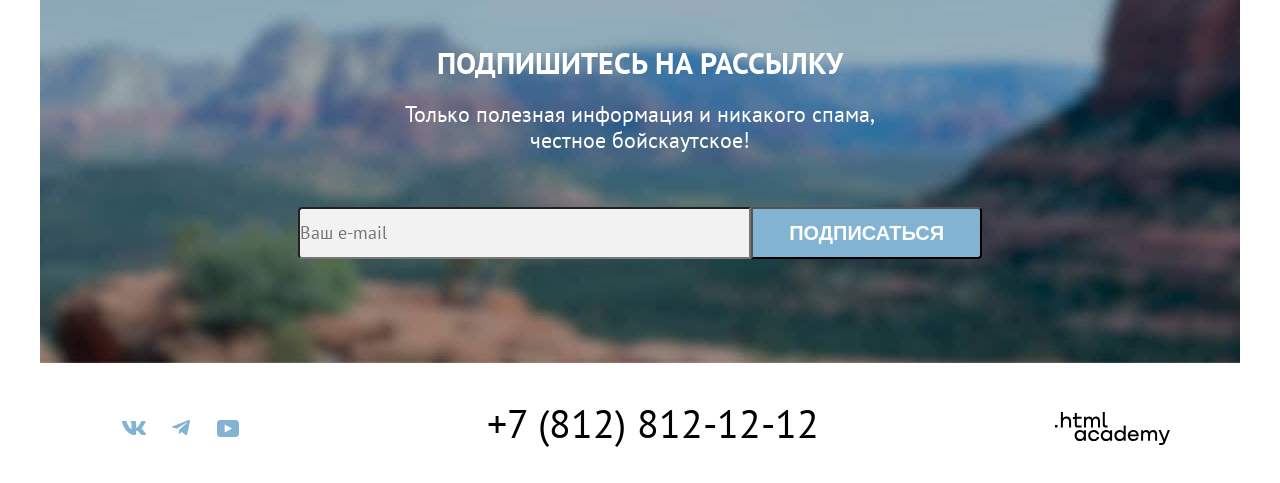
==== commit 4ad40241: "добавляет микросетки на флексах для всех страниц" ====
--- a/index.html
+++ b/index.html
@@ -27,12 +27,12 @@
           </ul>
           <ul class="navigation-list navigation-user">
             <li class="navigation-item">
-              <a class="navigation-link" href="search.html">
+              <a class="navigation-link navigation-user-link navigation-user-link-search" href="search.html">
                 <span class="visually-hidden">Поиск</span>
               </a>
             </li>
             <li class="navigation-item">
-              <a class="navigation-link" href="selected.html">
+              <a class="navigation-link navigation-user-link navigation-user-link-favorite-count" href="selected.html">
                 <span class="visually-hidden">Отелей в избранном:</span>
                 <span class="favorite-count">12</span>
               </a>
@@ -53,7 +53,7 @@
         </section>
         <section class="main-lead">
           <h2 class="lead">
-            Седона — небольшой городок в Аризоне, заслуживающий большего!
+            Седона — небольшой городок в Аризоне,<br> заслуживающий большего!
           </h2>
           <p class="excerpt">
             Рассмотрим причины, по которым Седона круче, чем Гранд-Каньон!
@@ -110,28 +110,28 @@
           <h2 class="visually-hidden">Рекомендуемые услуги</h2>
           <ul class="services-list">
             <li class="services-item advantages-item">
-              <h3 class="services-title advantages-title">Жилье</h3>
+              <h3 class="services-title-residence advantages-title">Жилье</h3>
               <p class="services-description advantages-description">
                 Рекомендуем пожить в настоящем мотеле, всё как в кино!
               </p>
             </li>
             <li class="services-item advantages-item">
-              <h3 class="services-title advantages-title">Еда</h3>
+              <h3 class="services-title-food advantages-title">Еда</h3>
               <p class="services-description advantages-description">
                 Всегда заказывайте топовый фирменный бургер, вы не разочаруетесь!
               </p>
             </li>
             <li class="services-item advantages-item">
-              <h3 class="services-title advantages-title">Сувениры</h3>
+              <h3 class="services-title-present advantages-title">Сувениры</h3>
               <p class="services-description advantages-description">
                 Не только китайского, но и настоящего местного производства!
               </p>
             </li>
           </ul>
         </section>
-        <section class="main-lead">
-          <h2 class="lead">Заинтересовались?</h2>
-          <p class="excerpt">
+        <section class="main-lead main-lead-interes">
+          <h2 class="lead lead-interes">Заинтересовались?</h2>
+          <p class="excerpt excerpt-interes">
             Укажите предполагаемые даты поездки,<br> и мы покажем вам лучшие
             предложения гостиниц в Седоне
           </p>
@@ -140,11 +140,11 @@
           </button>
         </section>
         <section class="subscription">
-            <h2 class="lead">Подпишитесь на рассылку</h2>
+            <h2 class="lead lead-interes">Подпишитесь на рассылку</h2>
             <p class="excerpt subscription-excerpt">
               Только полезная информация и никакого спама,<br> честное бойскаутское!
             </p>
-            <form action="https://echo.htmlacademy.ru/" method="post">
+            <form class="subscription-form" action="https://echo.htmlacademy.ru/" method="post">
               <label for="email" class="visually-hidden">Введите ваш e-mail</label>
               <input class="subscription-placeholder" type="email" id="email" name="email" placeholder="Ваш e-mail"
                 required />
--- a/styles/styles.css
+++ b/styles/styles.css
@@ -77,20 +77,29 @@
 }
 
 .visually-hidden {
-  display: none;
+  position: absolute;
+  width: 1px;
+  height: 1px;
+  margin: -1px;
+  padding: 0;
+  border: 0;
+  clip: rect(0 0 0 0);
+  overflow: hidden;
 }
 
 .page-header {
   display: flex;
-  height: 64px;
   padding: 0 70px;
   position: relative;
 }
 
 .header-logo {
-  width: 140px;
+  max-width: 140px;
   height: 70px;
-  margin-right: 30px;
+  position: absolute;
+  margin: -6px;
+  z-index: 10;
+  top: 6px;
 }
 
 .button {
@@ -117,8 +126,10 @@
 .navigation-list {
   margin: 0;
   padding: 0;
+  padding-left: 168px;
   width: 460px;
   display: flex;
+  flex-wrap: wrap;
   align-items: center;
   font-size: 20px;
   line-height: 22px;
@@ -129,18 +140,44 @@
 .navigation-user {
   max-width: 310px;
   margin-left: auto;
+  justify-content: flex-end;
 }
 
 .navigation-link {
   color: var(--texts-texts-basic);
   text-decoration: none;
   padding: 20px 16px;
+  display: block;
+  box-sizing: border-box;
+}
+
+.navigation-user-link {
+  box-sizing: border-box;
+  min-width: 44px;
+  min-height: 64px;
+}
+
+.navigation-user-link-search {
+  background-image: url(../images/svg/search.svg);
+}
+
+
+
+.navigation-user-link-favorite-count {
+  background-image: url(../images/svg/heart.svg);
+  background-repeat: no-repeat;
+  background-size: auto;
+  background-position: center;
+  position: relative;
 }
 
 .button.navigation-button-link {
-  padding: 8px 50px;
-  text-align: center;
   text-decoration: none;
+  display: block;
+  padding: 8px 34px;
+  min-width: 160px;
+  min-height: 36px;
+  box-sizing: border-box;
 }
 
 .navigation-button-title {
@@ -157,6 +194,16 @@
   line-height: 10px;
   text-align: center;
   color: var(--texts-background-deafault);
+  background: var(--buttons-select);
+  border-radius: 50%;
+  min-width: 20px;
+  min-height: 20px;
+  display: block;
+  position: absolute;
+  top: 11px;
+  right: 4px;
+  padding-top: 5px;
+  box-sizing: border-box;
 }
 
 .hero {
@@ -174,16 +221,17 @@
 }
 
 .hero-image {
-  background-position: center center;
+  padding-top: 51px;
+  padding-bottom: 82px;
 }
 
 .main-lead {
-  /* display: flex;
-  flex-direction: column;
-  align-items: center;
-  justify-content: center; */
   text-align: center;
-  padding: 95px 270px;
+  padding: 69px 270px;
+}
+
+.main-lead-interes {
+  padding: 95px 300px;
 }
 
 .lead {
@@ -192,13 +240,25 @@
   line-height: 36px;
   text-transform: uppercase;
   margin: 0;
+  min-width: 620px;
+  margin-bottom: 25px;
+}
+
+.lead-interes {
+  margin-bottom: 20px;
 }
 
 .excerpt {
+  margin: 0;
   font-weight: 400;
   font-size: 22px;
   line-height: 26px;
   color: var(--texts-second);
+  margin-bottom: 54px;
+}
+
+.excerpt-interes {
+  margin-bottom: 54px;
 }
 
 .advantages-list {
@@ -210,6 +270,8 @@
 }
 
 .advantages-title {
+  margin: 0;
+  margin-bottom: 30px;
   font-weight: 700;
   font-size: 24px;
   line-height: 28px;
@@ -223,10 +285,12 @@
   display: flex;
   flex-direction: column;
   justify-content: center;
-  padding: 0 85px;
+  padding: 112px 85px;
+  box-sizing: border-box;
 }
 
 .advantages-description {
+  margin: 0;
   font-weight: 400;
   font-size: 18px;
   line-height: 21px;
@@ -248,7 +312,7 @@
 }
 
 .advantages-item-key-text {
-  padding: 0 85px;
+  padding: 102px 85px;
 }
 
 .advantages-description-key {
@@ -268,14 +332,33 @@
 }
 
 .services-item {
-  min-height: 385px;
-  display: flex;
-  flex-direction: column;
-  justify-content: center;
+  padding: 183px 80px 85px;
+  position: relative;
 }
 
 .services-item:nth-child(even) {
   background: var(--background-basic-1);
+}
+
+.services-title-residence::before {
+  content: url(../images/svg/service-residence.svg);
+  position: absolute;
+  top: 81px;
+  left: 163.5px;
+}
+
+.services-title-food::before {
+  content: url(../images/svg/service-food.svg);
+  position: absolute;
+  top: 81px;
+  left: 163.5px;
+}
+
+.services-title-present::before {
+  content: url(../images/svg/service-present.svg);
+  position: absolute;
+  top: 81px;
+  left: 168.5px;
 }
 
 .services-description {
@@ -284,28 +367,34 @@
 }
 
 .subscription {
+  display: flex;
+  justify-content: center;
+  flex-direction: column;
+  box-sizing: border-box;
+  text-align: center;
+  padding: 96px 258px 104px;
   background-image: url("../images/background/background-subscription.jpg");
   background-repeat: no-repeat;
   background-size: cover;
   background-position: center;
   background-color: var(--background-basic-4);
-  min-height: 414px;
-  color: var(--texts-background-deafault);
-  text-align: center;
-  display: flex;
-  align-items: center;
-  justify-content: center;
-  flex-direction: column;
-  padding: 95px 258px 105px;
+  min-height: 415px;
+  color: var(--texts-background-deafault);
 }
 
 .subscription-excerpt {
   color: var(--texts-background-deafault);
+  margin-bottom: 54px;
+}
+
+.subscription-form {
+  display: flex;
 }
 
 .button-subscription {
   width: 232px;
   height: 52px;
+  padding: 0;
   background: var(--buttons-second);
   border-radius: 0 4px 4px 0;
   color: var(--texts-background-deafault);
@@ -313,31 +402,41 @@
 
 .subscription-placeholder {
   width: 452px;
-  height: 52px;
+  max-height: 52px;
+  padding: 0;
   background: var(--forms-elements-2);
   font-family: inherit;
   font-weight: 400;
   font-size: 18px;
   line-height: 24px;
   color: var(--texts-texts-basic);
+  border-radius: 4px 0 0 4px;
 }
 
 .page-footer {
   display: flex;
   height: 120px;
   justify-content: center;
-  padding: 0 70px;
+  padding: 40px 70px 30px 70px;
   align-items: center;
   text-align: center;
 }
 
-.footer-social {
-  width: 142px;
-  margin-right: auto;
-}
-
 .social-list {
   list-style-type: none;
+  display: flex;
+  flex-wrap: wrap;
+  max-width: 142px;
+  padding: 0;
+  margin: 0;
+  margin-right: 41.5px;
+}
+
+.social-link {
+  display: block;
+  min-width: 47px;
+  height: 40px;
+  background-position: center;
 }
 
 .social-link-vk {
@@ -356,15 +455,13 @@
 }
 
 .contacts-phone {
-  width: 720px;
   font-weight: 400;
   font-size: 40px;
   line-height: 40px;
   color: var(--texts-texts-basic);
-  min-width: 331px;
-  min-height: 40px;
+  min-width: 720px;
+  min-height: 50px;
   text-decoration: none;
-  padding: 45px 0 35px;
 }
 
 .htmlacademy-link {
@@ -372,22 +469,26 @@
   background-repeat: no-repeat;
   display: block;
   width: 115px;
-  margin-left: auto;
+  height: 33px;
+  margin-left: 41.5px;
 }
 
 .inner-header {
-  display: flex;
-  flex-direction: column;
   background-color: var(--background-basic-4);
   background-image: url("../images/background/background-inner-header.jpg");
   background-repeat: no-repeat;
   background-size: cover;
   background-position: center;
-  min-height: 416px;
+  min-height: 412px;
+  margin-bottom: 50px;
+  padding: 35px 70px 70px;
+  box-sizing: border-box;
 }
 
 .inner-header-title {
-  margin: 35px 70px;
+  margin: 0;
+  margin-bottom: 8px;
+  width: 495px;
   font-weight: 700;
   font-size: 60px;
   line-height: 78px;
@@ -414,12 +515,22 @@
 
 .blreadcrumbs-orderedlist {
   list-style-type: none;
-  margin: 8px 70px 0;
-}
-
-.blreadcrumbs-orderedlist:first-child {
+  margin: 0;
+  margin-bottom: 40px;
+  padding: 0;
+  display: flex;
+  gap: 28px;
+}
+
+.blreadcrumbs-item {
+  height: 21px;
+  min-width: 13px;
+}
+
+.blreadcrumbs-item-first {
   background-image: url("../images/svg/breadcrumb-home.svg");
   background-repeat: no-repeat;
+  background-position: center;
 }
 
 .breadcrumb-link {
@@ -433,11 +544,12 @@
 .catalog-filters {
   display: flex;
   align-items: center;
-  margin: 40px 70px 70px;
 }
 
 .catalog-filter-list {
   list-style-type: none;
+  margin: 0;
+  padding: 0;
 }
 
 .catalog-filter-title {
@@ -446,17 +558,34 @@
   line-height: 24px;
   text-transform: capitalize;
   color: var(--texts-background-deafault);
+  margin-bottom: 32px;
+}
+
+.catalog-filter-item {
+  margin-bottom: 16px;
+}
+
+.catalog-filter-item:last-child {
+  margin-bottom: 0;
 }
 
 .catalog-filter-group {
+  border: none;
+  margin: 0;
+  padding: 0;
   margin-right: 70px;
 }
 
+.catalog-filter-group-last {
+  margin-right: 140px;
+}
+
 .hotels-showing {
   display: flex;
   align-items: center;
-  justify-content: space-around;
-  margin-top: 50px;
+  height: 49px;
+  padding: 0 70px;
+  margin-bottom: 40px;
 }
 
 .controll {
@@ -464,45 +593,117 @@
   font-size: 18px;
   line-height: 23px;
   color: var(--texts-background-deafault);
+}
+
+.controll-input {
+  margin-right: 16px;
 }
 
 .select-control {
   border: 2px solid var(--buttons-disabled);
   border-radius: 4px;
-  width: 292px;
+  min-width: 292px;
   height: 49px;
   font-family: var(--font-family);
   font-weight: 400;
   font-size: 18px;
   line-height: 117%;
   color: var(--texts-second);
+  margin-right: 70px;
+}
+
+.select-title {
+  font-weight: 700;
+  font-size: 30px;
+  line-height: 36px;
+  text-transform: uppercase;
+  margin: 0;
+  min-width: 338px;
+  margin-right: 200px;
 }
 
 .sort-button-list {
   list-style-type: none;
+  display: flex;
+  gap: 8px;
+  padding: 0;
+  margin: 0;
+}
+
+.sort-button-item {
+  width: 48px;
+  height: 48px;
+  border: 2px solid var(--buttons-disabled);
+  border-radius: 4px;
+}
+
+.sort-button-item:first-child {
+  border: 2px solid var(--texts-texts-basic);
+}
+
+.sort-button {
+  padding: 14px 12px;
+  box-sizing: border-box;
+  width: 48px;
+  height: 48px;
+  display: block;
+  background-repeat: no-repeat;
+  background-position: center;
+}
+
+.sort-button-cards {
+  background-image: url(../images/svg/icons-cards.svg);
+}
+
+.sort-button-big-labels {
+  background-image: url(../images/svg/icons-large.svg);
+}
+
+.sort-button-item-list {
+  background-image: url(../images/svg/icons-list.svg);
 }
 
 .hotels-list {
-  width: 1060px;
-  margin: 40px auto 80px;
-  list-style-type: none;
-  padding: 0;
+  margin: 0;
+  margin-bottom: 80px;
+  list-style-type: none;
+  padding: 0 70px;
   display: grid;
   grid-template-columns: repeat(3, 340px);
   gap: 20px;
 }
 
+.hotel-card {
+  display: flex;
+  flex-wrap: wrap;
+  padding: 20px;
+  box-sizing: border-box;
+}
+
 .hotel-card-link {
   text-decoration: none;
+}
+
+.hotel-card-image {
+  margin-bottom: 16px;
 }
 
 .hotel-card-title {
   color: var(--texts-texts-basic);
   text-transform: capitalize;
+  margin: 0;
+  margin-bottom: 16px;
 }
 
 .hotel-card-type {
   color: var(--texts-second);
+}
+
+.wrapper-hotel-card-type {
+  display: flex;
+  justify-content: space-between;
+  width: 300px;
+  margin-bottom: 16px;
 }
 
 .hotel-link-title {
@@ -515,16 +716,22 @@
 }
 
 .hotel-card-information {
-  padding: 8px 50px;
-  min-width: 140px;
-  min-height: 36px;
   background-color: var(--texts-hover);
   border-radius: 4px;
   text-decoration: none;
+  display: inline-block;
+  padding: 8px 26px;
+  box-sizing: border-box;
+  width: 140px;
+  height: 36px;
+  margin-right: auto;
+  margin-bottom: 16px;
 }
 
 .hotel-link-box-blue {
   background: var(--buttons-second);
+  padding: 0;
+  margin-right: 0;
 }
 
 .hotel-link-box-grey {
@@ -538,6 +745,8 @@
 
 .hotel-link-box-green {
   background: var(--buttons-select);
+  padding: 0;
+  margin-right: 0;
 }
 
 .subscription-inner {
@@ -547,7 +756,7 @@
 
 .pagination-list {
   list-style-type: none;
-  margin: 0;
+  margin: 0 70px;
   padding: 0;
   display: flex;
   gap: 8px;
@@ -561,9 +770,6 @@
   text-transform: uppercase;
   color: var(--texts-background-deafault);
   text-decoration: none;
-}
-
-.pagination-item {
   border-radius: 4px;
   width: 60px;
   height: 60px;
@@ -573,7 +779,13 @@
   justify-content: center;
 }
 
+.pagination-item:nth-last-child(2) .pagination-link {
+  background: var(--background-basic-1);
+  color: var(--texts-texts-basic);
+}
+
 .pagination-current {
   background: var(--forms-elements-2);
   color: var(--texts-texts-basic);
-}
+  border-radius: 4px;
+}
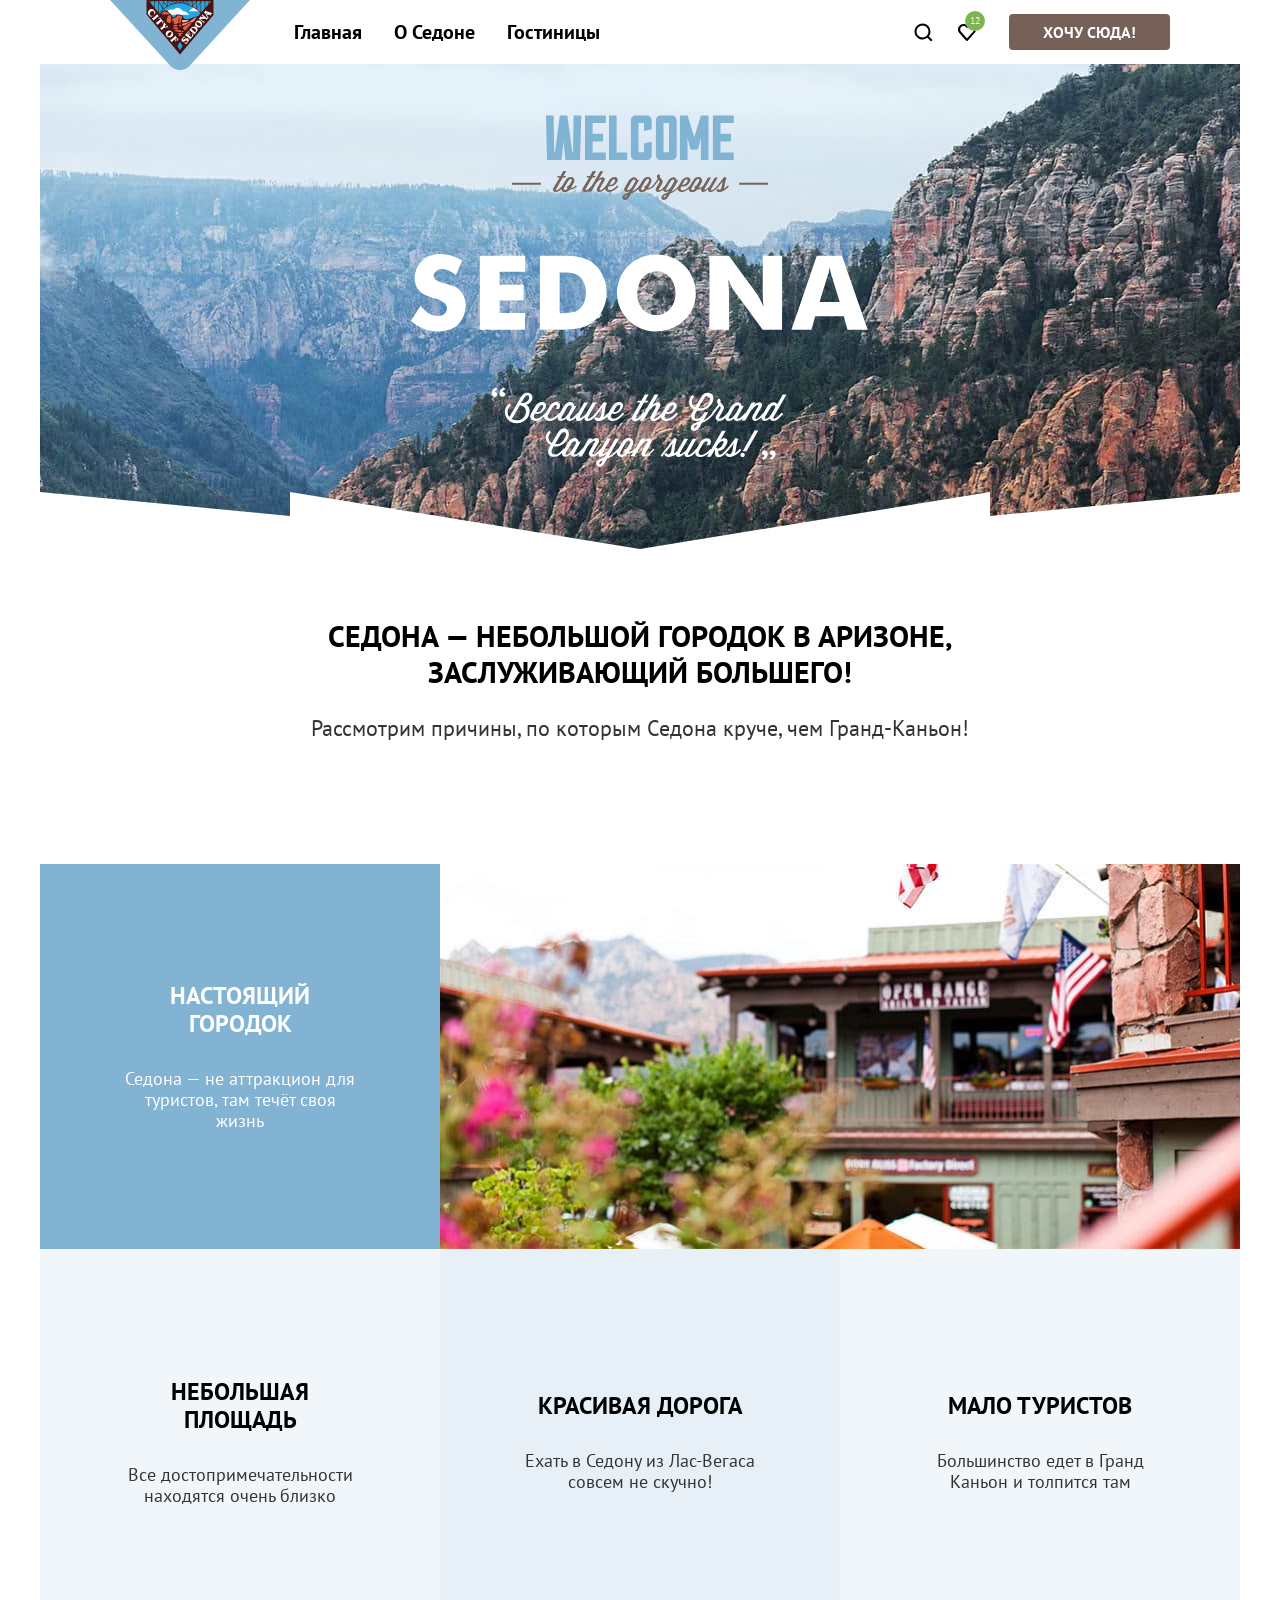
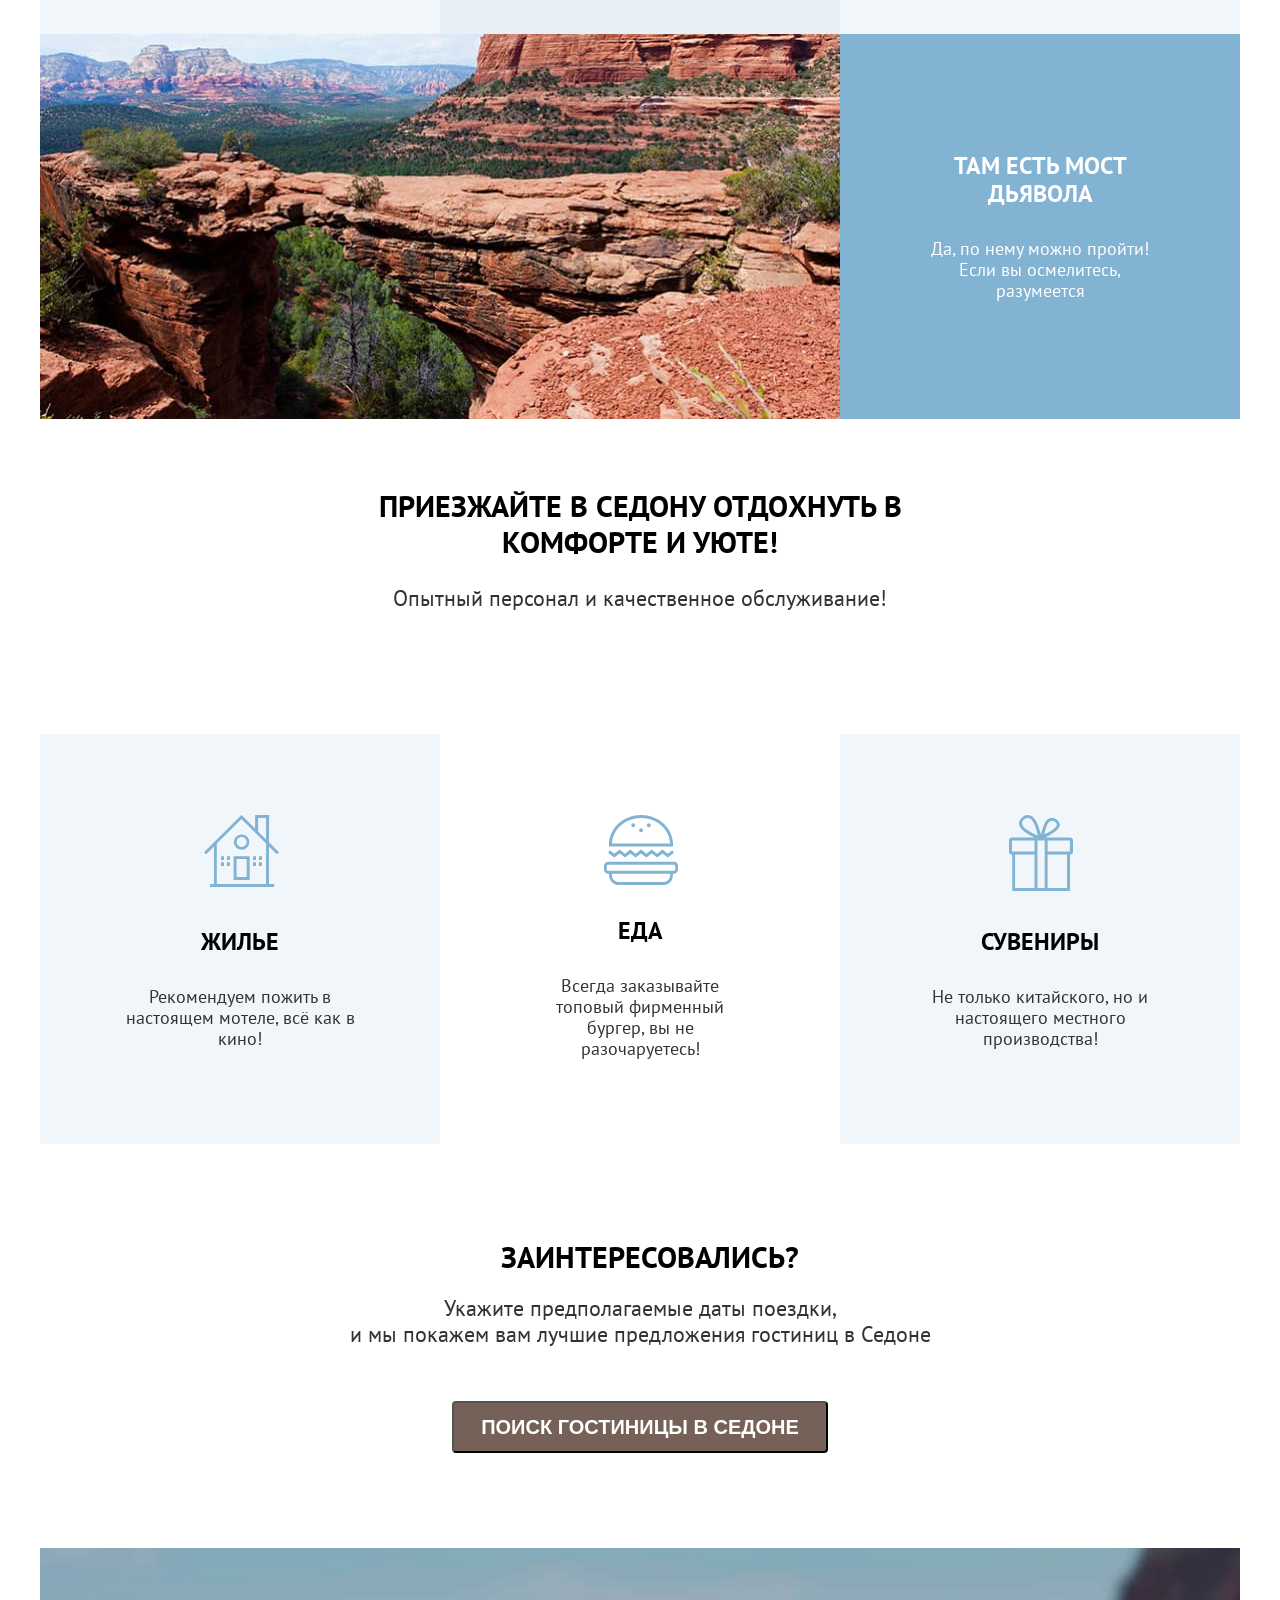
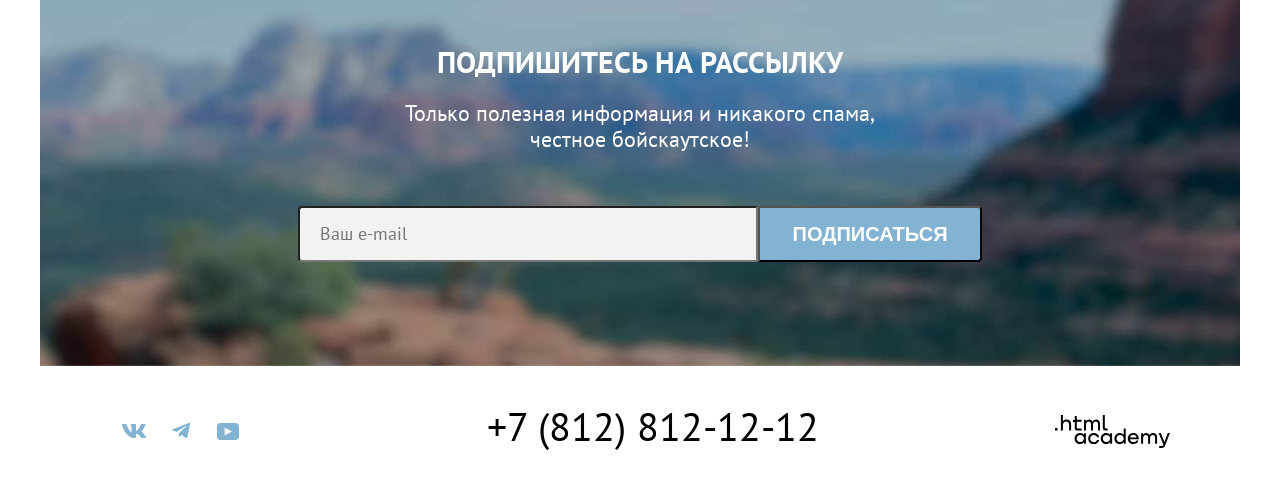
==== commit 4d1102b6: "добавляет микросетки" ====
--- a/index.html
+++ b/index.html
@@ -25,7 +25,7 @@
               <a class="navigation-link" href="catalog.html">Гостиницы</a>
             </li>
           </ul>
-          <ul class="navigation-list navigation-user">
+          <ul class="navigation-user">
             <li class="navigation-item">
               <a class="navigation-link navigation-user-link navigation-user-link-search" href="search.html">
                 <span class="visually-hidden">Поиск</span>
--- a/styles/styles.css
+++ b/styles/styles.css
@@ -90,16 +90,14 @@
 .page-header {
   display: flex;
   padding: 0 70px;
-  position: relative;
 }
 
 .header-logo {
   max-width: 140px;
   height: 70px;
-  position: absolute;
-  margin: -6px;
-  z-index: 10;
-  top: 6px;
+  position: relative;
+  margin-bottom: -6px;
+  margin-right: 28px;
 }
 
 .button {
@@ -126,7 +124,6 @@
 .navigation-list {
   margin: 0;
   padding: 0;
-  padding-left: 168px;
   width: 460px;
   display: flex;
   flex-wrap: wrap;
@@ -138,9 +135,16 @@
 }
 
 .navigation-user {
+  margin: 0;
+  padding: 0;
+  width: 460px;
+  display: flex;
+  flex-wrap: wrap;
+  align-items: center;
   max-width: 310px;
   margin-left: auto;
   justify-content: flex-end;
+  list-style-type: none;
 }
 
 .navigation-link {
@@ -159,16 +163,15 @@
 
 .navigation-user-link-search {
   background-image: url(../images/svg/search.svg);
-}
-
-
+  background-repeat: no-repeat;
+}
 
 .navigation-user-link-favorite-count {
   background-image: url(../images/svg/heart.svg);
   background-repeat: no-repeat;
-  background-size: auto;
   background-position: center;
   position: relative;
+  margin-right: 20px;
 }
 
 .button.navigation-button-link {
@@ -176,6 +179,7 @@
   display: block;
   padding: 8px 34px;
   min-width: 160px;
+  max-width: 200px;
   min-height: 36px;
   box-sizing: border-box;
 }
@@ -391,9 +395,14 @@
   display: flex;
 }
 
+.subscription-form input{
+  padding-top: 14px;
+  padding-bottom: 14px;
+  padding-left: 20px;
+}
+
 .button-subscription {
   width: 232px;
-  height: 52px;
   padding: 0;
   background: var(--buttons-second);
   border-radius: 0 4px 4px 0;
@@ -415,8 +424,8 @@
 
 .page-footer {
   display: flex;
-  height: 120px;
-  justify-content: center;
+  flex-wrap: wrap;
+  justify-content: space-between;
   padding: 40px 70px 30px 70px;
   align-items: center;
   text-align: center;
@@ -429,13 +438,13 @@
   max-width: 142px;
   padding: 0;
   margin: 0;
-  margin-right: 41.5px;
+  margin-right: 41px;
 }
 
 .social-link {
   display: block;
   min-width: 47px;
-  height: 40px;
+  height: 47px;
   background-position: center;
 }
 
@@ -459,7 +468,7 @@
   font-size: 40px;
   line-height: 40px;
   color: var(--texts-texts-basic);
-  min-width: 720px;
+  width: 720px;
   min-height: 50px;
   text-decoration: none;
 }
@@ -468,9 +477,9 @@
   background-image: url("../images/svg/logo-htmlacademy.svg");
   background-repeat: no-repeat;
   display: block;
-  width: 115px;
+  min-width: 115px;
   height: 33px;
-  margin-left: 41.5px;
+  margin-left: 41px;
 }
 
 .inner-header {
@@ -674,36 +683,38 @@
 }
 
 .hotel-card {
-  display: flex;
-  flex-wrap: wrap;
+  display: grid;
+  grid-template-columns: repeat(2, 2fr);
+  grid-template-rows: auto 1fr;
+  row-gap: 16px;
+  column-gap: 20px;
   padding: 20px;
-  box-sizing: border-box;
 }
 
 .hotel-card-link {
   text-decoration: none;
+  grid-column: 1/-1;
 }
 
 .hotel-card-image {
+  display: block;
   margin-bottom: 16px;
+  object-fit: cover;
+  object-position: center;
 }
 
 .hotel-card-title {
   color: var(--texts-texts-basic);
   text-transform: capitalize;
   margin: 0;
-  margin-bottom: 16px;
 }
 
 .hotel-card-type {
   color: var(--texts-second);
 }
 
-.wrapper-hotel-card-type {
-  display: flex;
-  justify-content: space-between;
-  width: 300px;
-  margin-bottom: 16px;
+.hotel-card-price{
+  margin-left: auto;
 }
 
 .hotel-link-title {
@@ -718,24 +729,19 @@
 .hotel-card-information {
   background-color: var(--texts-hover);
   border-radius: 4px;
+  border-color: transparent;
   text-decoration: none;
-  display: inline-block;
   padding: 8px 26px;
-  box-sizing: border-box;
-  width: 140px;
-  height: 36px;
-  margin-right: auto;
-  margin-bottom: 16px;
 }
 
 .hotel-link-box-blue {
   background: var(--buttons-second);
   padding: 0;
-  margin-right: 0;
 }
 
 .hotel-link-box-grey {
   background: var(--forms-elements-2);
+  padding: 8px 22px;
 }
 
 .hotel-link-title-weight {
@@ -746,7 +752,6 @@
 .hotel-link-box-green {
   background: var(--buttons-select);
   padding: 0;
-  margin-right: 0;
 }
 
 .subscription-inner {
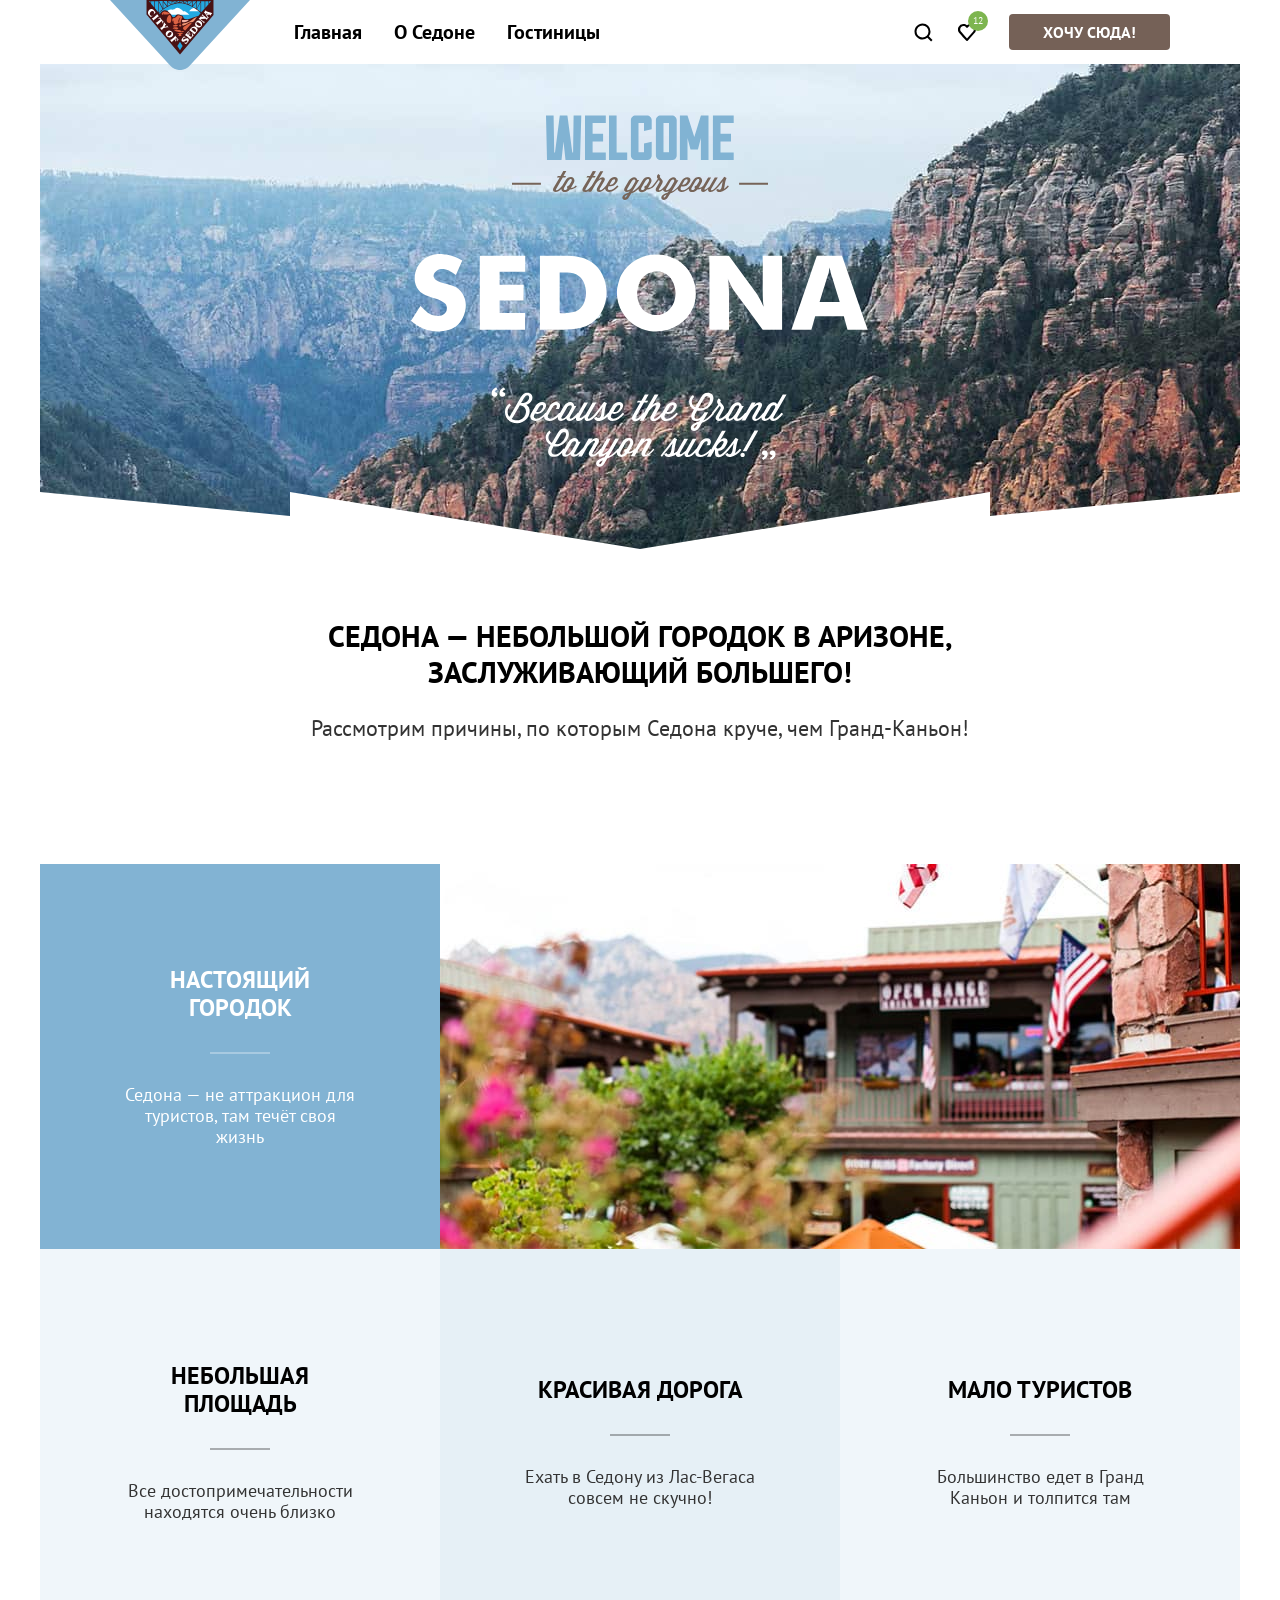
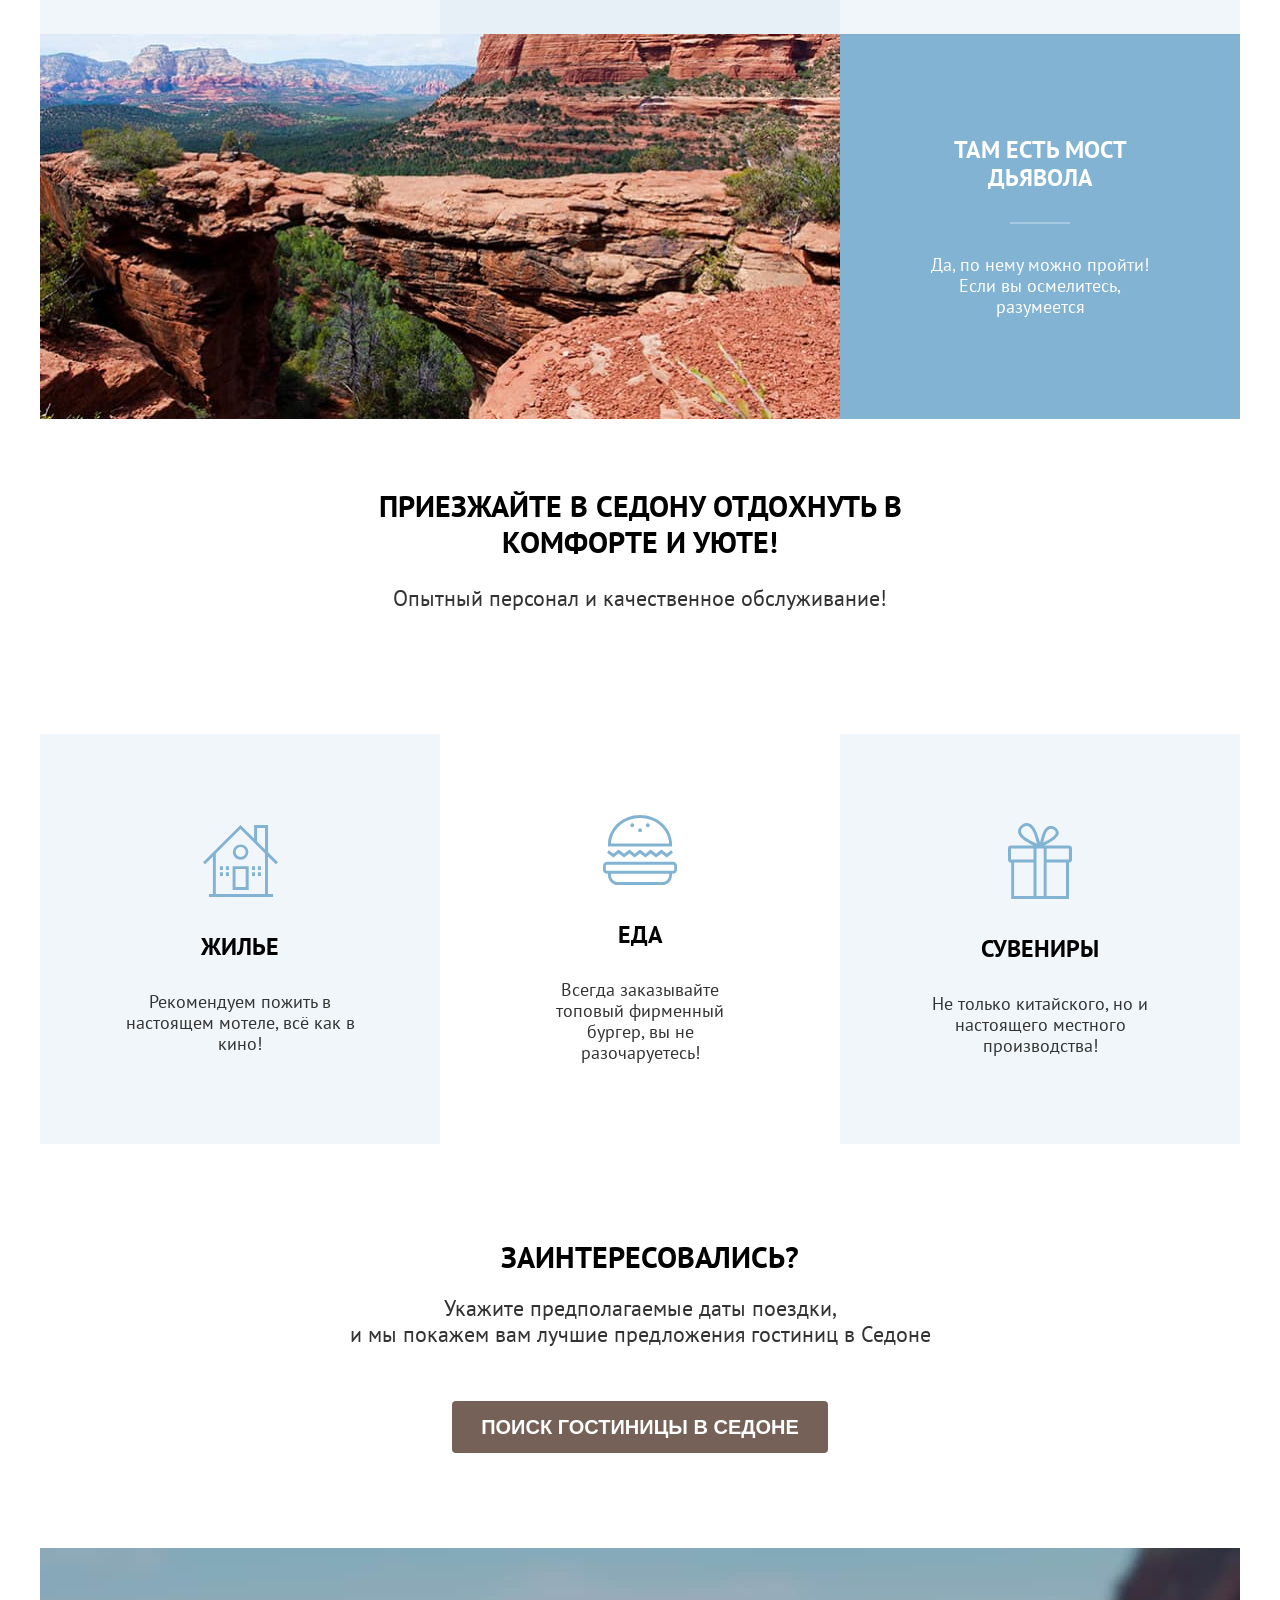
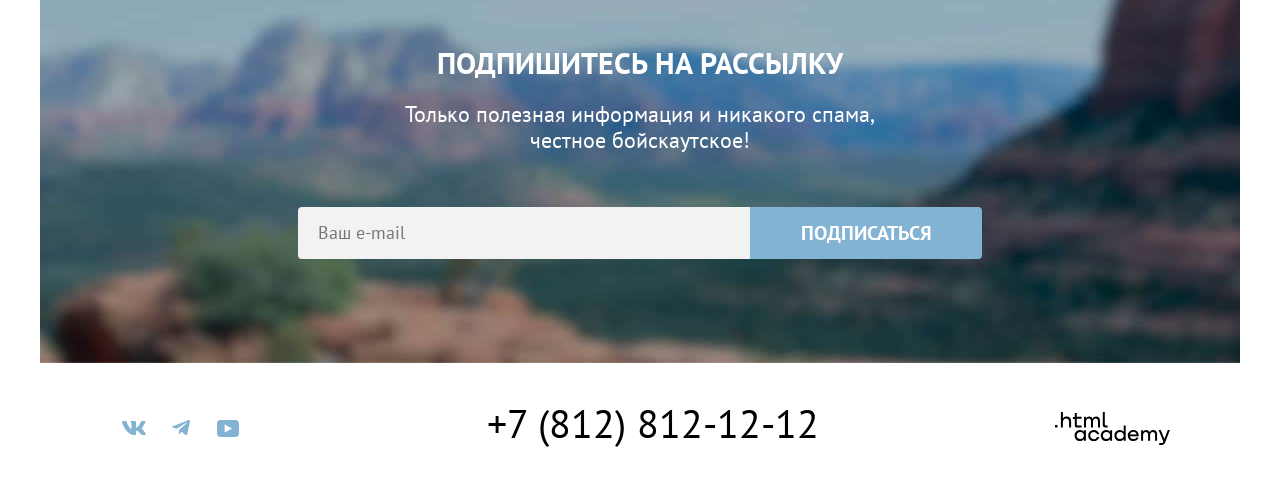
==== commit bded3db0: "добавляет декоративные элементы всех страниц" ====
--- a/index.html
+++ b/index.html
@@ -27,20 +27,18 @@
           </ul>
           <ul class="navigation-user">
             <li class="navigation-item">
-              <a class="navigation-link navigation-user-link navigation-user-link-search" href="search.html">
+              <a class="navigation-user-link navigation-user-link-search" href="search.html">
                 <span class="visually-hidden">Поиск</span>
               </a>
             </li>
             <li class="navigation-item">
-              <a class="navigation-link navigation-user-link navigation-user-link-favorite-count" href="selected.html">
+              <a class="navigation-user-link navigation-user-link-favorite-count" href="selected.html">
                 <span class="visually-hidden">Отелей в избранном:</span>
                 <span class="favorite-count">12</span>
               </a>
             </li>
             <li class="navigation-item-button">
-              <a class="button navigation-button-link" href="catalog.html">
-                <span class="navigation-button-title">Хочу сюда!</span>
-              </a>
+              <a class="button navigation-button-link" href="catalog.html">Хочу сюда!</a>
             </li>
           </ul>
         </nav>
@@ -64,7 +62,7 @@
           <ul class="advantages-list">
             <li class="advantages-item advantages-item-key">
               <div class="advantages-item-key-text">
-                <h3 class="advantages-title">Настоящий городок</h3>
+                <h3 class="advantages-title advantages-title-key">Настоящий городок</h3>
                 <p class="advantages-description advantages-description-key">
                   Седона — не аттракцион для туристов, там течёт своя жизнь
                 </p>
@@ -92,7 +90,7 @@
             </li>
             <li class="advantages-item advantages-item-key-last advantages-item-key">
               <div class="advantages-item-key-text">
-                <h3 class="advantages-title">Там есть мост дьявола</h3>
+                <h3 class="advantages-title advantages-title-key">Там есть мост дьявола</h3>
                 <p class="advantages-description advantages-description-key">
                   Да, по нему можно пройти! Если вы осмелитесь, разумеется
                 </p>
@@ -110,19 +108,19 @@
           <h2 class="visually-hidden">Рекомендуемые услуги</h2>
           <ul class="services-list">
             <li class="services-item advantages-item">
-              <h3 class="services-title-residence advantages-title">Жилье</h3>
+              <h3 class="services-title services-title-residence">Жилье</h3>
               <p class="services-description advantages-description">
                 Рекомендуем пожить в настоящем мотеле, всё как в кино!
               </p>
             </li>
             <li class="services-item advantages-item">
-              <h3 class="services-title-food advantages-title">Еда</h3>
+              <h3 class="services-title services-title-food">Еда</h3>
               <p class="services-description advantages-description">
                 Всегда заказывайте топовый фирменный бургер, вы не разочаруетесь!
               </p>
             </li>
             <li class="services-item advantages-item">
-              <h3 class="services-title-present advantages-title">Сувениры</h3>
+              <h3 class="services-title services-title-present">Сувениры</h3>
               <p class="services-description advantages-description">
                 Не только китайского, но и настоящего местного производства!
               </p>
@@ -135,9 +133,7 @@
             Укажите предполагаемые даты поездки,<br> и мы покажем вам лучшие
             предложения гостиниц в Седоне
           </p>
-          <button class="button" type="button">
-            <span class="title-button">Поиск гостиницы в Седоне</span>
-          </button>
+          <button class="button" type="button">Поиск гостиницы в Седоне</button>
         </section>
         <section class="subscription">
             <h2 class="lead lead-interes">Подпишитесь на рассылку</h2>
@@ -148,7 +144,7 @@
               <label for="email" class="visually-hidden">Введите ваш e-mail</label>
               <input class="subscription-placeholder" type="email" id="email" name="email" placeholder="Ваш e-mail"
                 required />
-              <button class="button-subscription title-button" type="submit">Подписаться</button>
+              <button class="button-subscription" type="submit">Подписаться</button>
             </form>
         </section>
       </main>
--- a/styles/styles.css
+++ b/styles/styles.css
@@ -100,19 +100,35 @@
   margin-right: 28px;
 }
 
+.logo {
+  display: block;
+  transition: transform 0.2s ease;
+}
+
+.header-logo:hover .logo,
+.header-logo:focus-visible .logo{
+  transform: scale(1.1);
+}
+
+.header-logo:focus-visible{
+  outline: none;
+}
+
 .button {
   background-color: var(--texts-hover);
   color: var(--texts-background-deafault);
+  border: none;
   border-radius: 4px;
   min-width: 376px;
   min-height: 52px;
-}
-
-.title-button {
   font-weight: 700;
   font-size: 20px;
-  line-height: 38px;
+  line-height: 36px;
   text-transform: uppercase;
+  overflow-wrap: break-word;
+  transition: transform 0.2s ease,
+              background 0.2s ease,
+              opacity 0.2s ease;
 }
 
 .navigation {
@@ -153,12 +169,40 @@
   padding: 20px 16px;
   display: block;
   box-sizing: border-box;
+  position: relative;
+}
+
+.navigation-link::after{
+  content: "";
+  position: absolute;
+  bottom: 1px;
+  left: 0;
+  background-color: #756257;
+  width: 100%;
+  height: 2px;
+  transform: scaleX(0);
+  transform-origin: center;
+  transition: transform 0.2s ease;
+}
+
+.navigation-link:focus-visible{
+  outline: none;
+}
+
+.navigation-link:hover::after,
+.navigation-link:focus-visible::after{
+  transform: scaleX(1);
 }
 
 .navigation-user-link {
   box-sizing: border-box;
   min-width: 44px;
   min-height: 64px;
+  text-decoration: none;
+  padding: 20px 16px;
+  display: block;
+  position: relative;
+  transition: transform 0.2s ease;
 }
 
 .navigation-user-link-search {
@@ -174,6 +218,12 @@
   margin-right: 20px;
 }
 
+.navigation-user-link:hover,
+.navigation-user-link:focus-visible{
+  transform: scale(1.2);
+  outline: none;
+}
+
 .button.navigation-button-link {
   text-decoration: none;
   display: block;
@@ -182,14 +232,27 @@
   max-width: 200px;
   min-height: 36px;
   box-sizing: border-box;
-}
-
-.navigation-button-title {
   font-weight: 700;
   font-size: 16px;
   line-height: 20px;
   text-transform: uppercase;
   color: var(--texts-background-deafault);
+}
+
+.button:hover:not(:disabled),
+.button:focus-visible{
+  background: var(--buttons-brown-hover);
+  transform: scale(1.1);
+  outline: none;
+}
+
+.button:active:not(:disabled){
+  background: var(--texts-hover);
+  color: var(--texts-background-small);
+}
+
+.button:disabled{
+  background: var(--buttons-disabled);
 }
 
 .favorite-count {
@@ -199,14 +262,14 @@
   text-align: center;
   color: var(--texts-background-deafault);
   background: var(--buttons-select);
-  border-radius: 50%;
+  border-radius: 100vw;
   min-width: 20px;
   min-height: 20px;
   display: block;
   position: absolute;
   top: 11px;
-  right: 4px;
-  padding-top: 5px;
+  right: 1px;
+  padding: 5px;
   box-sizing: border-box;
 }
 
@@ -282,6 +345,22 @@
   text-transform: uppercase;
 }
 
+.advantages-title::after{
+  content: "";
+  width: 60px;
+  border-bottom: 2px solid var(--background-basic-2);;
+  display: block;
+  margin: 30px auto 0;
+}
+
+.advantages-title-key::after{
+  content: "";
+  width: 60px;
+  border-bottom: 2px solid var(--texts-background-small);
+  display: block;
+  margin: 30px auto 0;
+}
+
 .advantages-item {
   text-align: center;
   background: var(--background-second-1);
@@ -336,33 +415,42 @@
 }
 
 .services-item {
-  padding: 183px 80px 85px;
-  position: relative;
+  padding: 81px 85px;
 }
 
 .services-item:nth-child(even) {
   background: var(--background-basic-1);
 }
 
+.services-title{
+    margin: 0;
+    margin-bottom: 30px;
+    font-weight: 700;
+    font-size: 24px;
+    line-height: 28px;
+    text-transform: uppercase;
+}
+
+.services-title::before{
+  display: block;
+  margin: 0 auto 30px;
+  transition: transform 0.2s ease;
+}
+
 .services-title-residence::before {
   content: url(../images/svg/service-residence.svg);
-  position: absolute;
-  top: 81px;
-  left: 163.5px;
 }
 
 .services-title-food::before {
   content: url(../images/svg/service-food.svg);
-  position: absolute;
-  top: 81px;
-  left: 163.5px;
 }
 
 .services-title-present::before {
   content: url(../images/svg/service-present.svg);
-  position: absolute;
-  top: 81px;
-  left: 168.5px;
+}
+
+.services-title:hover::before{
+  transform: scale(1.2);
 }
 
 .services-description {
@@ -395,18 +483,42 @@
   display: flex;
 }
 
-.subscription-form input{
+.subscription-form input {
   padding-top: 14px;
   padding-bottom: 14px;
   padding-left: 20px;
 }
 
 .button-subscription {
-  width: 232px;
+  min-width: 232px;
   padding: 0;
   background: var(--buttons-second);
   border-radius: 0 4px 4px 0;
-  color: var(--texts-background-deafault);
+  border: none;
+  color: var(--texts-background-deafault);
+  font-family: var(--font-family);
+  font-weight: 700;
+  font-size: 20px;
+  line-height: 36px;
+  text-align: center;
+  text-transform: uppercase;
+  transition: transform 0.2s ease,
+              opacity 0.2 ease,
+              background 0.2s ease;
+}
+
+.button-subscription:hover,
+.button-subscription:focus-visible{
+  background: var(--buttons-blue-hover);
+  outline: none;
+}
+
+.button-subscription:active{
+  color: var(--texts-background-small);
+}
+
+.button-subscription:disabled{
+  background: var(--buttons-disabled);
 }
 
 .subscription-placeholder {
@@ -420,6 +532,8 @@
   line-height: 24px;
   color: var(--texts-texts-basic);
   border-radius: 4px 0 0 4px;
+  border:none;
+  outline: none;
 }
 
 .page-footer {
@@ -445,22 +559,33 @@
   display: block;
   min-width: 47px;
   height: 47px;
-  background-position: center;
+  mask-repeat: no-repeat;
+  mask-position: center;
+  background-color: var(--icons-second);
+  transition: transform 0.2s ease,
+              background 0.8s ease;
 }
 
 .social-link-vk {
-  background-image: url("../images/svg/social-vk.svg");
-  background-repeat: no-repeat;
+  mask-image: url("../images/svg/social-vk.svg");
 }
 
 .social-link-telegram {
-  background-image: url("../images/svg/social-telegram.svg");
-  background-repeat: no-repeat;
+  mask-image: url("../images/svg/social-telegram.svg");
 }
 
 .social-link-youtube {
-  background-image: url("../images/svg/social-youtube.svg");
-  background-repeat: no-repeat;
+  mask-image: url("../images/svg/social-youtube.svg");
+}
+
+.social-link:hover,
+.social-link:focus-visible{
+  transform: scale(1.2);
+  background: var(--buttons-blue-hover);
+}
+
+.social-link:active{
+  background: var(--icons-second-active);
 }
 
 .contacts-phone {
@@ -471,15 +596,41 @@
   width: 720px;
   min-height: 50px;
   text-decoration: none;
+  transition: transform 0.2s ease,
+              color 0.2s ease;
+  outline: none;
+}
+
+.contacts-phone:hover,
+.contacts-phone:focus-visible{
+  transform: scale(1.1);
+  color: var(--texts-hover);
+}
+
+.contacts-phone:active{
+  color: var(--texts-active);
 }
 
 .htmlacademy-link {
-  background-image: url("../images/svg/logo-htmlacademy.svg");
-  background-repeat: no-repeat;
+  mask-image: url("../images/svg/logo-htmlacademy.svg");
+  mask-repeat: no-repeat;
   display: block;
   min-width: 115px;
   height: 33px;
   margin-left: 41px;
+  background: var(--texts-texts-basic);
+  transition: transform 0.2s ease,
+              background 0.2s ease;
+}
+
+.htmlacademy-link:hover,
+.htmlacademy-link:focus-visible{
+  background: var(--texts-hover);
+  transform: scale(1.2);
+}
+
+.htmlacademy-link:active{
+  background: var(--texts-active);
 }
 
 .inner-header {
@@ -504,7 +655,107 @@
   color: var(--texts-background-deafault);
 }
 
+.blreadcrumbs-orderedlist {
+  list-style-type: none;
+  margin: 0;
+  margin-bottom: 40px;
+  padding: 0;
+  display: flex;
+  flex-wrap: wrap;
+}
+
+.blreadcrumbs-item {
+  display: inline-flex;
+  min-width: 13px;
+}
+
+.blreadcrumbs-item-first .breadcrumb-link {
+  background-image: url("../images/svg/breadcrumb-home.svg");
+  background-repeat: no-repeat;
+  background-position: center;
+  display: inline-block;
+  width: 13px;
+  height: 21px;
+}
+
+.breadcrumb-link {
+  text-decoration: none;
+  font-weight: 400;
+  font-size: 16px;
+  line-height: 21px;
+  color: var(--texts-background-deafault);
+}
+
+.blreadcrumbs-item + .blreadcrumbs-item::before{
+  content:"";
+  display: inline-block;
+  width: 6.5px;
+  flex-shrink: 0;
+  mask-image:url("../images/svg/arrow.svg");
+  mask-repeat: no-repeat;
+  mask-position: center;
+  mask-size: contain;
+  background-color: white;
+  transform: rotate(-90deg);
+  margin-right: 11px;
+  margin-left: 11px;
+}
+
+.breadcrumb-link:focus-visible {
+  outline: 2px solid currentColor;
+  outline-offset: 4px;
+}
+
+.catalog-filters {
+  display: flex;
+  align-items: center;
+}
+
+.catalog-filter-list {
+  list-style-type: none;
+  margin: 0;
+  padding: 0;
+}
+
+.catalog-filter-title {
+  font-weight: 700;
+  font-size: 20px;
+  line-height: 24px;
+  text-transform: capitalize;
+  color: var(--texts-background-deafault);
+  margin-bottom: 32px;
+}
+
+.catalog-filter-item {
+  margin-bottom: 16px;
+}
+
+.catalog-filter-item:last-child {
+  margin-bottom: 0;
+}
+
+.catalog-filter-group {
+  border: none;
+  margin: 0;
+  padding: 0;
+  margin-right: 70px;
+}
+
+.catalog-filter-group-last {
+  margin-right: 140px;
+}
+
+.filter-price{
+  margin-right: 70px;
+  min-width: 288px;
+}
+
+.wrapper-inner-header-button{
+  padding-top: 56px;
+}
+
 .inner-header-button {
+  display: block;
   font-weight: 700;
   font-size: 16px;
   line-height: 20px;
@@ -515,78 +766,44 @@
   height: 36px;
   font-family: inherit;
   background: var(--buttons-second);
-}
-
-.transparent-button {
+  border: none;
+  transition: transform 0.2s ease,
+              opacity 0.2s ease;
+}
+
+.reset-button {
   background-color: transparent;
-  border: none;
-}
-
-.blreadcrumbs-orderedlist {
-  list-style-type: none;
-  margin: 0;
-  margin-bottom: 40px;
-  padding: 0;
-  display: flex;
-  gap: 28px;
-}
-
-.blreadcrumbs-item {
-  height: 21px;
-  min-width: 13px;
-}
-
-.blreadcrumbs-item-first {
-  background-image: url("../images/svg/breadcrumb-home.svg");
-  background-repeat: no-repeat;
-  background-position: center;
-}
-
-.breadcrumb-link {
-  text-decoration: none;
-  font-weight: 400;
-  font-size: 16px;
-  line-height: 21px;
-  color: var(--texts-background-deafault);
-}
-
-.catalog-filters {
-  display: flex;
-  align-items: center;
-}
-
-.catalog-filter-list {
-  list-style-type: none;
-  margin: 0;
-  padding: 0;
-}
-
-.catalog-filter-title {
-  font-weight: 700;
-  font-size: 20px;
-  line-height: 24px;
-  text-transform: capitalize;
-  color: var(--texts-background-deafault);
+}
+
+.inner-header-button:hover,
+.inner-header-button:focus-visible{
+  background: var(--buttons-blue-hover);
+  transform: scale(1.1);
+  outline: none;
+}
+
+.reset-button:hover{
+  background-color: transparent;
+  opacity: 0.6;
+}
+
+.reset-button:focus-visible{
+  background-color: transparent;
+  border: 3px solid var(--icons-second);
+  border-radius: 4px;
+}
+
+.inner-header-button:active{
+  color: var(--texts-background-small);
+}
+
+.inner-header-button:disabled{
+  background: var(--buttons-disabled);
+  cursor: not-allowed;
+}
+
+.submit-button{
   margin-bottom: 32px;
-}
-
-.catalog-filter-item {
-  margin-bottom: 16px;
-}
-
-.catalog-filter-item:last-child {
-  margin-bottom: 0;
-}
-
-.catalog-filter-group {
-  border: none;
-  margin: 0;
-  padding: 0;
-  margin-right: 70px;
-}
-
-.catalog-filter-group-last {
-  margin-right: 140px;
 }
 
 .hotels-showing {
@@ -602,10 +819,83 @@
   font-size: 18px;
   line-height: 23px;
   color: var(--texts-background-deafault);
+  display: inline-flex;
+  align-items: center;
+  gap: 10px;
+  cursor: pointer;
 }
 
 .controll-input {
+  appearance: none;
+  position: relative;
+  width: 20px;
+  height: 20px;
+  margin: 0;
+  flex-shrink: 0;
+  border-radius: 4px;
+  background-color: var(--texts-background-deafault);
   margin-right: 16px;
+  cursor: pointer;
+  transition: background-color 0.2s ease;
+}
+
+.radio-input{
+  appearance: none;
+  display: grid;
+  place-items: center;
+  border-radius: 50%;
+  cursor: pointer;
+}
+
+.controll-input::after{
+  content: "";
+  position: absolute;
+  inset: 0;
+  background-color: var(--forms-inputs);
+  mask: url("../images/svg/check.svg") no-repeat center;
+  opacity: 0;
+  transition: opacity 0.2s ease;
+}
+
+.radio-input::after{
+  content: "";
+  position: static;
+  inset: auto;
+  width: 10px;
+  height: 10px;
+  mask: none;
+  border-radius: 50%;
+  background-color: var(--forms-inputs);
+  transform: scale(0);
+  transition: transform 0.2s ease;
+}
+
+.controll-input:checked::after{
+  opacity: 1;
+}
+
+.radio-input:checked::after {
+  transform: scale(1);
+}
+
+.controll-input:hover,
+.controll:hover{
+  opacity: 0.6;
+}
+
+.controll:focus-visible,
+.controll-input:focus-visible{
+  outline: 3px solid var(--icons-second);
+  outline-offset: 0;
+}
+
+.controll:active,
+.controll-input:active{
+  opacity: 0.3;
+}
+
+.select-wrapper{
+  position: relative;
 }
 
 .select-control {
@@ -619,6 +909,39 @@
   line-height: 117%;
   color: var(--texts-second);
   margin-right: 70px;
+  padding: 11px 20px;
+  appearance: none;
+  outline: none;
+  cursor: pointer;
+  transition:border 0.3s ease,
+            color 0.2s ease;
+}
+
+.select-wrapper::after {
+  content: "";
+  position: absolute;
+  right: 90px;
+  top: 50%;
+  width: 12px;
+  height: 12px;
+  mask-image: url("../images/svg/arrow.svg");
+  mask-repeat: no-repeat;
+  mask-position: center;
+  background: var(--texts-texts-basic);
+  transform: translateY(-50%);
+  pointer-events: none;
+}
+
+.select-control:hover,
+.select-control:focus-visible{
+  border: 2px solid var(--buttons-blue-hover);
+  outline: none;
+}
+
+.select-control:disabled{
+  border: 2px solid var(--background-basic-2);
+  color: var(--background-basic-2);
+  background: var(--background-basic-2);
 }
 
 .select-title {
@@ -644,10 +967,7 @@
   height: 48px;
   border: 2px solid var(--buttons-disabled);
   border-radius: 4px;
-}
-
-.sort-button-item:first-child {
-  border: 2px solid var(--texts-texts-basic);
+  transition: border 0.3s ease;
 }
 
 .sort-button {
@@ -670,6 +990,16 @@
 
 .sort-button-item-list {
   background-image: url(../images/svg/icons-list.svg);
+}
+
+.sort-button-item:hover,
+.sort-button-item:active{
+  border: 2px solid var(--texts-texts-basic)
+}
+
+.sort-button-item:focus-visible{
+  border: 2px solid var(--buttons-blue-hover);
+  outline: none;
 }
 
 .hotels-list {
@@ -683,8 +1013,10 @@
 }
 
 .hotel-card {
+  border: 1px solid var(--buttons-disabled);
+  border-radius: 4px;
   display: grid;
-  grid-template-columns: repeat(2, 2fr);
+  grid-template-columns: repeat(2, 1fr);
   grid-template-rows: auto 1fr;
   row-gap: 16px;
   column-gap: 20px;
@@ -692,8 +1024,13 @@
 }
 
 .hotel-card-link {
+  display: block;
   text-decoration: none;
   grid-column: 1/-1;
+}
+
+.hotel-card-link:focus-visible{
+  outline: none;
 }
 
 .hotel-card-image {
@@ -701,9 +1038,17 @@
   margin-bottom: 16px;
   object-fit: cover;
   object-position: center;
+  transition: transform 0.2s ease;
+}
+
+.hotel-card-image:hover{
+  transform: scale(1.1);
 }
 
 .hotel-card-title {
+  font-weight: 700;
+  font-size: 24px;
+  line-height: 28px;
   color: var(--texts-texts-basic);
   text-transform: capitalize;
   margin: 0;
@@ -713,17 +1058,8 @@
   color: var(--texts-second);
 }
 
-.hotel-card-price{
+.hotel-card-price {
   margin-left: auto;
-}
-
-.hotel-link-title {
-  font-weight: 700;
-  font-size: 16px;
-  line-height: 20px;
-  text-align: center;
-  text-transform: uppercase;
-  color: var(--texts-background-deafault);
 }
 
 .hotel-card-information {
@@ -732,26 +1068,111 @@
   border-color: transparent;
   text-decoration: none;
   padding: 8px 26px;
+  font-family: var(--font-family);
+  font-weight: 700;
+  font-size: 16px;
+  line-height: 20px;
+  text-align: center;
+  text-transform: uppercase;
+  color: var(--texts-background-deafault);
+  overflow-wrap: break-word;
+  transition: transform 0.2s ease,
+              color 0.2s ease;
+}
+
+.hotel-card-type + .hotel-card-information:hover,
+.hotel-card-type + .hotel-card-information:focus-visible{
+  transform: scale(1.1);
+  background: var(--buttons-brown-hover);
+  outline: none;
+}
+
+.hotel-card-type + .hotel-card-information:active{
+  color: var(--texts-background-small);
+}
+
+.hotel-card-type + .hotel-card-information:disabled{
+  background: var(--buttons-disabled);
 }
 
 .hotel-link-box-blue {
   background: var(--buttons-second);
   padding: 0;
+  transition: transform 0.2s ease;
+}
+
+.hotel-link-box-blue:hover,
+.hotel-link-box-blue:focus-visible{
+  background: var(--buttons-blue-hover);
+  transform: scale(1.1);
+  outline: none;
+}
+
+.hotel-link-box-blue:active{
+  color: var(--texts-background-small);
+}
+
+.hotel-link-box-blue:disabled{
+  background: var(--buttons-disabled);
+}
+
+.hotel-link-box-green {
+  background: var(--buttons-select);
+  padding: 0;
+  transition: transform 0.2s ease;
+}
+
+.hotel-link-box-green:hover,
+.hotel-link-box-green:focus-visible{
+  background: var(--buttons-green-hover);
+  transform: scale(1.1);
+  outline: none;
+}
+
+.hotel-link-box-green:active{
+  color: var(--texts-background-small);
+}
+
+.hotel-link-box-green:disabled{
+  background: var(--buttons-disabled);
 }
 
 .hotel-link-box-grey {
   background: var(--forms-elements-2);
-  padding: 8px 22px;
-}
-
-.hotel-link-title-weight {
+  padding: 8px 21px;
   font-weight: 400;
   color: var(--texts-second);
-}
-
-.hotel-link-box-green {
-  background: var(--buttons-select);
-  padding: 0;
+  transition: transform 0.2s ease;
+}
+
+.hotel-link-box-grey:hover,
+.hotel-link-box-grey:focus-visible{
+  transform: scale(1.1);
+  outline: none;
+}
+
+.hotel-stars {
+  --star-size: 18px;
+  --star-step: 24px;
+  height: var(--star-size);
+  mask-image: url("../images/svg/raiting-star.svg");
+  mask-repeat: repeat-x;
+  mask-size: var(--star-step) var(--star-size);
+  background-color: var(--icons-second);
+  margin: auto 0;
+  transition: background-color 0.2s ease,
+              transform 0.2s ease;
+}
+
+.hotel-stars[data-stars="1"] { width: 18px; }
+.hotel-stars[data-stars="2"] { width: 46px; }
+.hotel-stars[data-stars="3"] { width: 72px; }
+.hotel-stars[data-stars="4"] { width: 96px; }
+.hotel-stars[data-stars="5"] { width: 118px; }
+
+.hotel-stars:hover{
+  background-color:#ece80c;
+  transform: scale(1.1);
 }
 
 .subscription-inner {
@@ -771,17 +1192,30 @@
   font-family: var(--font-family);
   font-weight: 700;
   font-size: 20px;
-  line-height: 180%;
+  line-height: 36px;
   text-transform: uppercase;
   color: var(--texts-background-deafault);
   text-decoration: none;
+  padding: 12px 10px;
+  box-sizing: border-box;
   border-radius: 4px;
-  width: 60px;
+  min-width: 60px;
   height: 60px;
   background: var(--buttons-second);
   display: flex;
   align-items: center;
   justify-content: center;
+  transition: background 0.2s ease;
+}
+
+.pagination-item:not(:first-child) .pagination-link:hover,
+.pagination-item:not(:first-child) .pagination-link:focus-visible{
+  background: var(--buttons-blue-hover);
+  outline: none;
+}
+
+.pagination-item:not(:first-child) .pagination-link:active{
+  color: var(--texts-background-small);
 }
 
 .pagination-item:nth-last-child(2) .pagination-link {
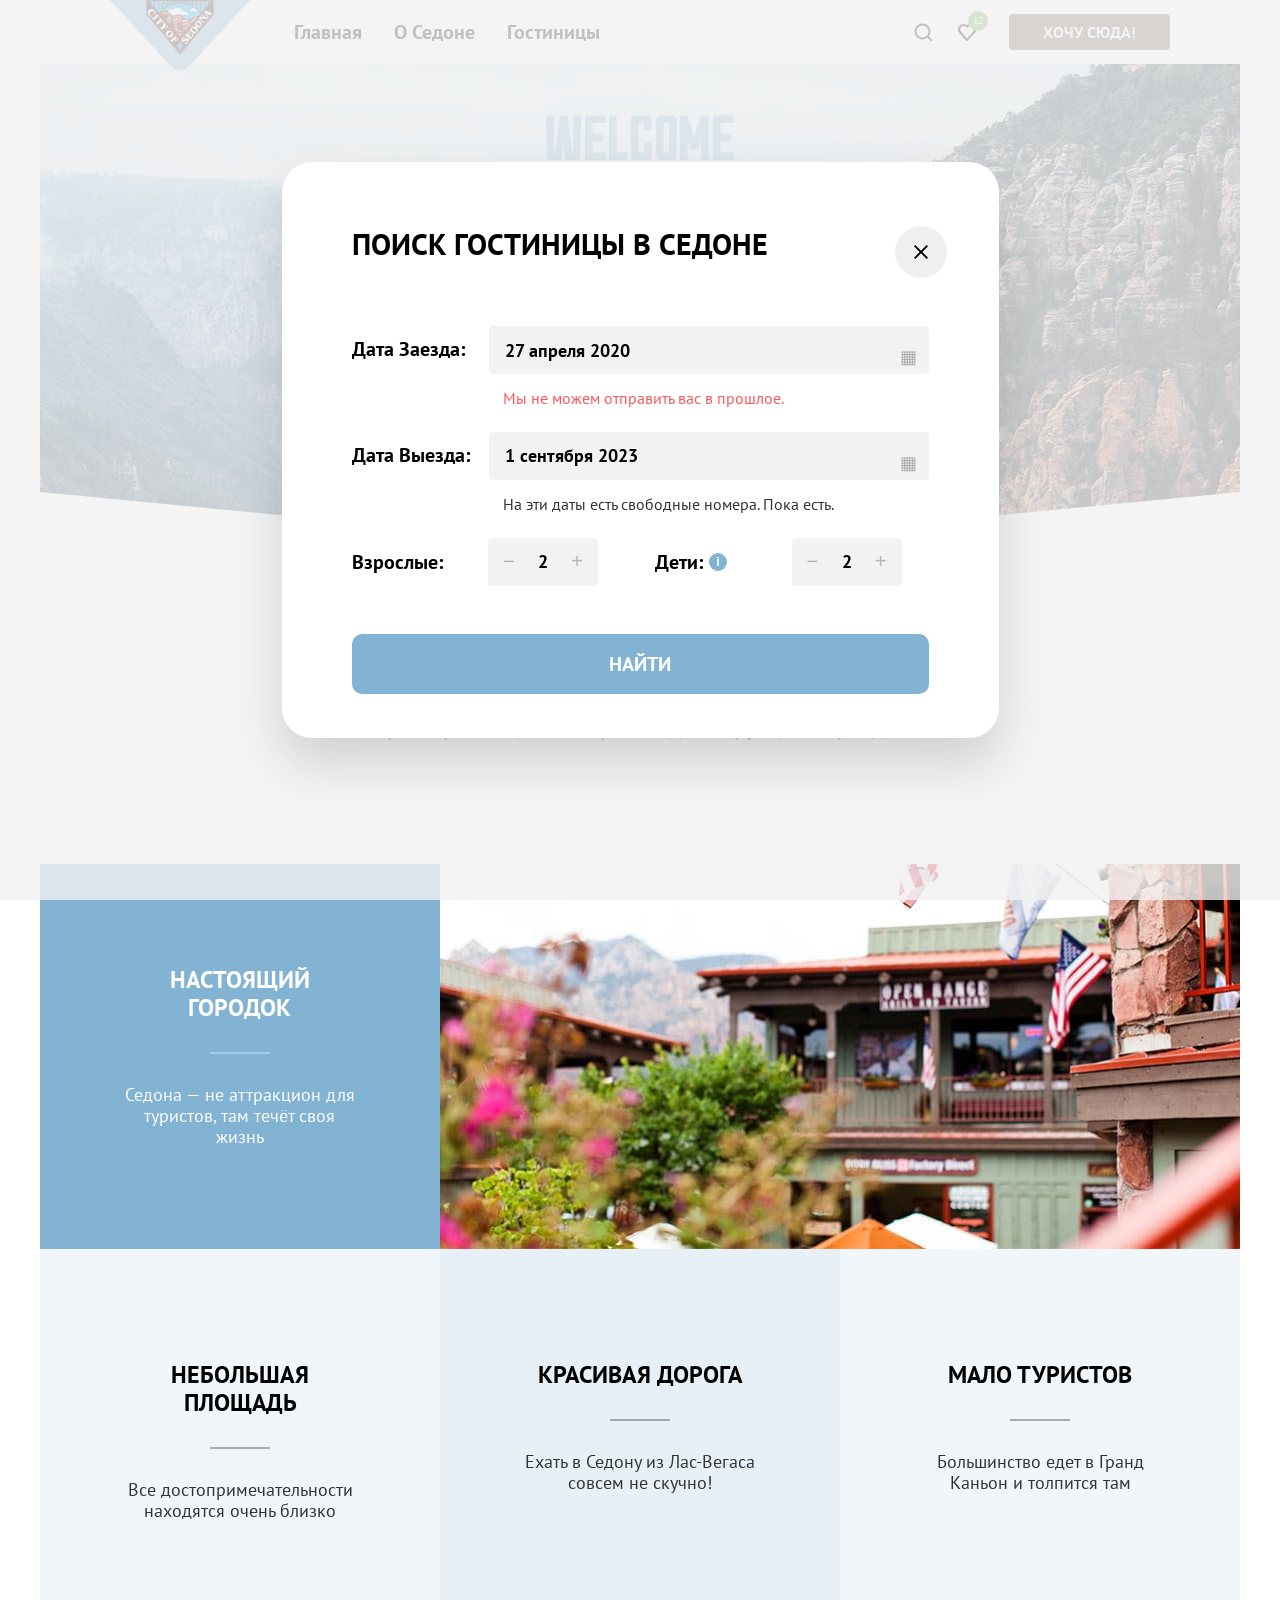
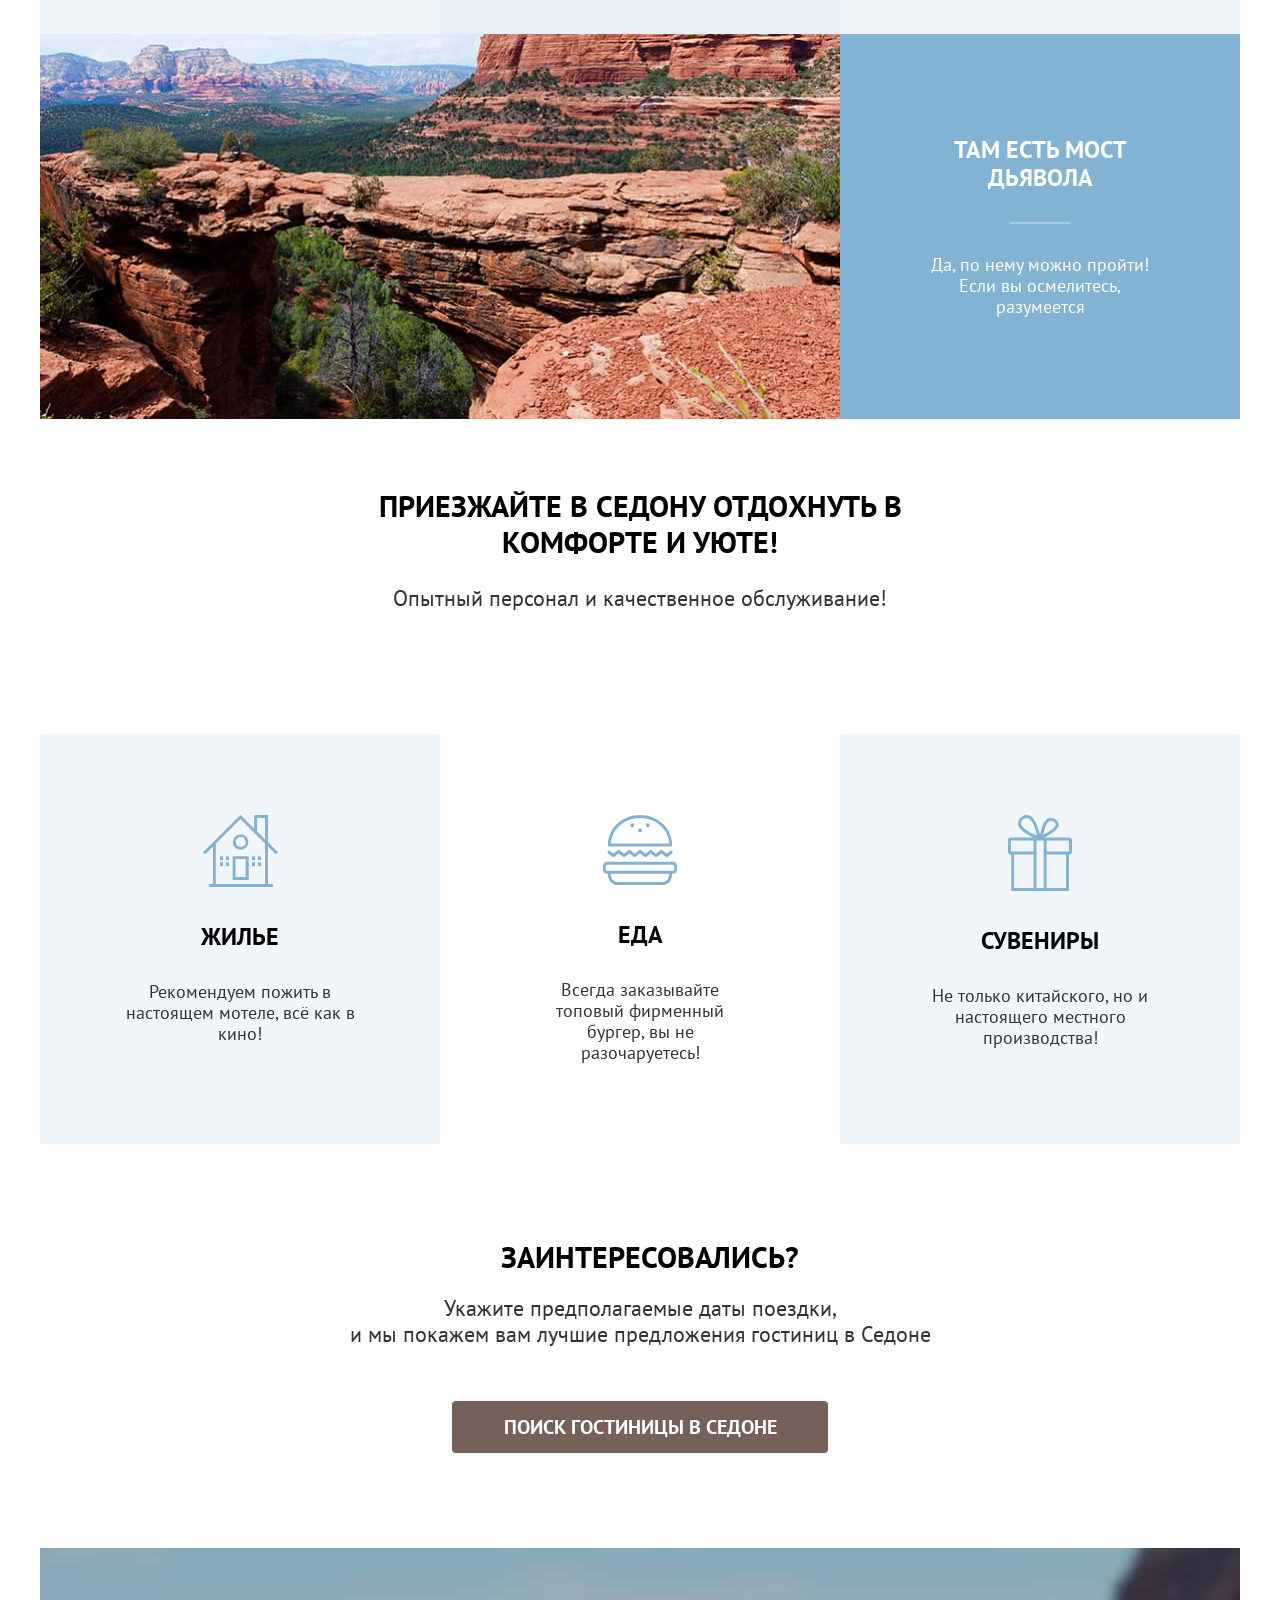
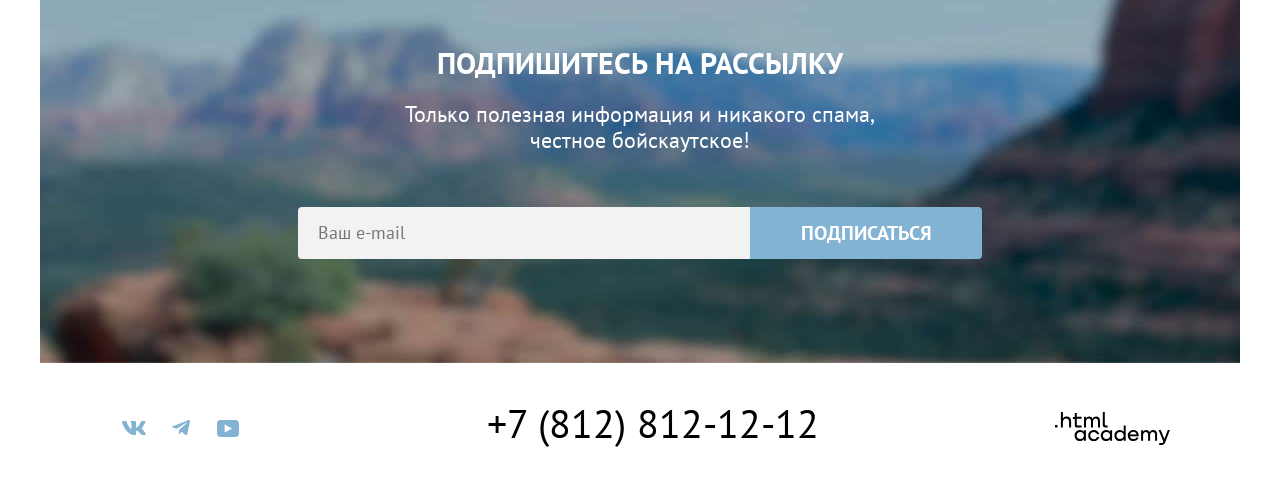
==== commit 07fe1392: "добавляет вёрстку всех компонентов" ====
--- a/index.html
+++ b/index.html
@@ -4,6 +4,7 @@
   <head>
     <meta charset="utf-8" />
     <link rel="stylesheet" href="styles/styles.css">
+    <link rel="shortcut icon" href="favicon.ico" type="image/x-icon">
     <title>HTML Academy: Седона</title>
   </head>
 
@@ -136,16 +137,16 @@
           <button class="button" type="button">Поиск гостиницы в Седоне</button>
         </section>
         <section class="subscription">
-            <h2 class="lead lead-interes">Подпишитесь на рассылку</h2>
-            <p class="excerpt subscription-excerpt">
-              Только полезная информация и никакого спама,<br> честное бойскаутское!
-            </p>
-            <form class="subscription-form" action="https://echo.htmlacademy.ru/" method="post">
-              <label for="email" class="visually-hidden">Введите ваш e-mail</label>
-              <input class="subscription-placeholder" type="email" id="email" name="email" placeholder="Ваш e-mail"
-                required />
-              <button class="button-subscription" type="submit">Подписаться</button>
-            </form>
+          <h2 class="lead lead-interes">Подпишитесь на рассылку</h2>
+          <p class="excerpt subscription-excerpt">
+            Только полезная информация и никакого спама,<br> честное бойскаутское!
+          </p>
+          <form class="subscription-form" action="https://echo.htmlacademy.ru/" method="post">
+            <label for="email" class="visually-hidden">Введите ваш e-mail</label>
+            <input class="subscription-placeholder" type="email" id="email" name="email" placeholder="Ваш e-mail"
+              required />
+            <button class="button-subscription" type="submit">Подписаться</button>
+          </form>
         </section>
       </main>
       <footer class="page-footer">
@@ -178,6 +179,76 @@
         </a>
       </footer>
     </div>
+    <div class="modal-container" id="search-modal-container">
+      <div class="modal">
+        <button class="modal-close-button">
+          <span class="visually-hidden">Закрыть</span>
+        </button>
+        <section class="modal-contant">
+          <h2 class="modal-title">Поиск гостиницы в Седоне</h2>
+          <form class="form-search" id="form-search" action="https://echo.htmlacademy.ru/" metod="post">
+            <div class="form-row">
+              <label class="form-label" for="checkin">Дата Заезда:</label>
+              <div>
+                <div class="date-control">
+                  <input class="date-input" type="text" id="checkin" name="checkin" value="27 апреля 2020" required>
+                  <span class="calendar-icon" aria-hidden="true">▦</span>
+                </div>
+                <p class="form-message form-message-error">
+                  Мы не можем отправить вас в прошлое.
+                </p>
+              </div>
+            </div>
+            <div class="form-row">
+              <label class="form-label" for="checkout">Дата Выезда:</label>
+              <div>
+                <div class="date-control">
+                  <input class="date-input" type="text" id="checkout" name="checkout" value="1 сентября 2023" required>
+                  <span class="calendar-icon" aria-hidden="true">▦</span>
+                </div>
+                <p class="form-message form-message-info">
+                  На эти даты есть свободные номера. Пока есть.
+                </p>
+              </div>
+            </div>
+            <div class="guests">
+              <div class="guests-group">
+                <label class="guests-label" for="adults">
+                  Взрослые:
+                </label>
+                <div class="counter">
+                  <button class="counter-button" type="button" data-action="minus" data-target="adults"
+                    aria-label="Уменьшить количество взрослых">−</button>
+                  <input class="counter-input" type="number" id="adults" name="adults" value="2" min="1" max="20">
+                  <button class="counter-button" type="button" data-action="plus" data-target="adults"
+                    aria-label="Увеличить количество взрослых">+</button>
+                </div>
+              </div>
+              <div class="guests-group">
+                <div class="guests-label">
+                  <label for="children">Дети:</label>
+                  <div class="tooltip">
+                    <button class="tooltip-toggle" type="button" aria-label="Информация о размещении детей"
+                      aria-describedby="children-tooltip">i</button>
+                    <span class="tooltip-text" id="children-tooltip" role="tooltip">
+                      Укажите количество детей, которые будут с вами, возраст которых от 6 до 18 лет. Дети до 6 лет размещаются бесплатно.
+                    </span>
+                  </div>
+                </div>
+                <div class="counter">
+            <button class="counter-button" type="button" data-action="minus" data-target="children" aria-label="Уменьшить количество детей">−</button>
+            <input class="counter-input" type="number" id="children" name="children"       value="2" min="0" max="20">
+            <button class="counter-button" type="button" data-action="plus"                data-target="children" aria-label="Увеличить количество детей">+</button>
+          </div>
+        </div>
+      </div>
+      <button class="search-button button-subscription" type="submit">
+        Найти
+      </button>
+          </form>
+        </section>
+      </div>
+    </div>
   </body>
 
 </html>
--- a/styles/styles.css
+++ b/styles/styles.css
@@ -106,11 +106,11 @@
 }
 
 .header-logo:hover .logo,
-.header-logo:focus-visible .logo{
+.header-logo:focus-visible .logo {
   transform: scale(1.1);
 }
 
-.header-logo:focus-visible{
+.header-logo:focus-visible {
   outline: none;
 }
 
@@ -121,14 +121,15 @@
   border-radius: 4px;
   min-width: 376px;
   min-height: 52px;
+  font-family: var(--font-family);
   font-weight: 700;
   font-size: 20px;
   line-height: 36px;
   text-transform: uppercase;
   overflow-wrap: break-word;
   transition: transform 0.2s ease,
-              background 0.2s ease,
-              opacity 0.2s ease;
+    background 0.2s ease,
+    opacity 0.2s ease;
 }
 
 .navigation {
@@ -172,7 +173,7 @@
   position: relative;
 }
 
-.navigation-link::after{
+.navigation-link::after {
   content: "";
   position: absolute;
   bottom: 1px;
@@ -185,12 +186,12 @@
   transition: transform 0.2s ease;
 }
 
-.navigation-link:focus-visible{
+.navigation-link:focus-visible {
   outline: none;
 }
 
 .navigation-link:hover::after,
-.navigation-link:focus-visible::after{
+.navigation-link:focus-visible::after {
   transform: scaleX(1);
 }
 
@@ -219,7 +220,7 @@
 }
 
 .navigation-user-link:hover,
-.navigation-user-link:focus-visible{
+.navigation-user-link:focus-visible {
   transform: scale(1.2);
   outline: none;
 }
@@ -240,18 +241,18 @@
 }
 
 .button:hover:not(:disabled),
-.button:focus-visible{
+.button:focus-visible {
   background: var(--buttons-brown-hover);
   transform: scale(1.1);
   outline: none;
 }
 
-.button:active:not(:disabled){
+.button:active:not(:disabled) {
   background: var(--texts-hover);
   color: var(--texts-background-small);
 }
 
-.button:disabled{
+.button:disabled {
   background: var(--buttons-disabled);
 }
 
@@ -345,15 +346,15 @@
   text-transform: uppercase;
 }
 
-.advantages-title::after{
+.advantages-title::after {
   content: "";
   width: 60px;
-  border-bottom: 2px solid var(--background-basic-2);;
+  border-bottom: 2px solid var(--background-basic-2);
   display: block;
   margin: 30px auto 0;
 }
 
-.advantages-title-key::after{
+.advantages-title-key::after {
   content: "";
   width: 60px;
   border-bottom: 2px solid var(--texts-background-small);
@@ -367,7 +368,7 @@
   min-height: 385px;
   display: flex;
   flex-direction: column;
-  justify-content: center;
+  justify-content: flex-start;
   padding: 112px 85px;
   box-sizing: border-box;
 }
@@ -380,12 +381,19 @@
   color: var(--texts-second);
 }
 
+.advantages-img {
+  display: block;
+  width: 66.667%;
+  height: auto;
+  object-fit: cover;
+}
+
 .advantages-item-key {
   color: var(--texts-background-deafault);
   background: var(--buttons-second);
-  grid-column: 1 / span 3;
-  display: flex;
-  align-items: center;
+  grid-column: 1 / -1;
+  display: flex;
+  align-items: stretch;
   flex-direction: row;
   padding: 0;
 }
@@ -395,7 +403,10 @@
 }
 
 .advantages-item-key-text {
+  width: 33.333%;
+  flex-shrink: 0;
   padding: 102px 85px;
+  box-sizing: border-box;
 }
 
 .advantages-description-key {
@@ -422,16 +433,16 @@
   background: var(--background-basic-1);
 }
 
-.services-title{
-    margin: 0;
-    margin-bottom: 30px;
-    font-weight: 700;
-    font-size: 24px;
-    line-height: 28px;
-    text-transform: uppercase;
-}
-
-.services-title::before{
+.services-title {
+  margin: 0;
+  margin-bottom: 30px;
+  font-weight: 700;
+  font-size: 24px;
+  line-height: 28px;
+  text-transform: uppercase;
+}
+
+.services-title::before {
   display: block;
   margin: 0 auto 30px;
   transition: transform 0.2s ease;
@@ -449,7 +460,7 @@
   content: url(../images/svg/service-present.svg);
 }
 
-.services-title:hover::before{
+.services-title:hover::before {
   transform: scale(1.2);
 }
 
@@ -503,21 +514,21 @@
   text-align: center;
   text-transform: uppercase;
   transition: transform 0.2s ease,
-              opacity 0.2 ease,
-              background 0.2s ease;
+    opacity 0.2 ease,
+    background 0.2s ease;
 }
 
 .button-subscription:hover,
-.button-subscription:focus-visible{
+.button-subscription:focus-visible {
   background: var(--buttons-blue-hover);
   outline: none;
 }
 
-.button-subscription:active{
+.button-subscription:active {
   color: var(--texts-background-small);
 }
 
-.button-subscription:disabled{
+.button-subscription:disabled {
   background: var(--buttons-disabled);
 }
 
@@ -532,7 +543,7 @@
   line-height: 24px;
   color: var(--texts-texts-basic);
   border-radius: 4px 0 0 4px;
-  border:none;
+  border: none;
   outline: none;
 }
 
@@ -563,7 +574,7 @@
   mask-position: center;
   background-color: var(--icons-second);
   transition: transform 0.2s ease,
-              background 0.8s ease;
+    background 0.8s ease;
 }
 
 .social-link-vk {
@@ -579,12 +590,12 @@
 }
 
 .social-link:hover,
-.social-link:focus-visible{
+.social-link:focus-visible {
   transform: scale(1.2);
   background: var(--buttons-blue-hover);
 }
 
-.social-link:active{
+.social-link:active {
   background: var(--icons-second-active);
 }
 
@@ -597,17 +608,17 @@
   min-height: 50px;
   text-decoration: none;
   transition: transform 0.2s ease,
-              color 0.2s ease;
+    color 0.2s ease;
   outline: none;
 }
 
 .contacts-phone:hover,
-.contacts-phone:focus-visible{
+.contacts-phone:focus-visible {
   transform: scale(1.1);
   color: var(--texts-hover);
 }
 
-.contacts-phone:active{
+.contacts-phone:active {
   color: var(--texts-active);
 }
 
@@ -620,16 +631,16 @@
   margin-left: 41px;
   background: var(--texts-texts-basic);
   transition: transform 0.2s ease,
-              background 0.2s ease;
+    background 0.2s ease;
 }
 
 .htmlacademy-link:hover,
-.htmlacademy-link:focus-visible{
+.htmlacademy-link:focus-visible {
   background: var(--texts-hover);
   transform: scale(1.2);
 }
 
-.htmlacademy-link:active{
+.htmlacademy-link:active {
   background: var(--texts-active);
 }
 
@@ -686,12 +697,12 @@
   color: var(--texts-background-deafault);
 }
 
-.blreadcrumbs-item + .blreadcrumbs-item::before{
-  content:"";
+.blreadcrumbs-item + .blreadcrumbs-item::before {
+  content: "";
   display: inline-block;
   width: 6.5px;
   flex-shrink: 0;
-  mask-image:url("../images/svg/arrow.svg");
+  mask-image: url("../images/svg/arrow.svg");
   mask-repeat: no-repeat;
   mask-position: center;
   mask-size: contain;
@@ -745,12 +756,12 @@
   margin-right: 140px;
 }
 
-.filter-price{
+.filter-price {
   margin-right: 70px;
   min-width: 288px;
 }
 
-.wrapper-inner-header-button{
+.wrapper-inner-header-button {
   padding-top: 56px;
 }
 
@@ -768,7 +779,7 @@
   background: var(--buttons-second);
   border: none;
   transition: transform 0.2s ease,
-              opacity 0.2s ease;
+    opacity 0.2s ease;
 }
 
 .reset-button {
@@ -776,33 +787,33 @@
 }
 
 .inner-header-button:hover,
-.inner-header-button:focus-visible{
+.inner-header-button:focus-visible {
   background: var(--buttons-blue-hover);
   transform: scale(1.1);
   outline: none;
 }
 
-.reset-button:hover{
+.reset-button:hover {
   background-color: transparent;
   opacity: 0.6;
 }
 
-.reset-button:focus-visible{
+.reset-button:focus-visible {
   background-color: transparent;
   border: 3px solid var(--icons-second);
   border-radius: 4px;
 }
 
-.inner-header-button:active{
+.inner-header-button:active {
   color: var(--texts-background-small);
 }
 
-.inner-header-button:disabled{
+.inner-header-button:disabled {
   background: var(--buttons-disabled);
   cursor: not-allowed;
 }
 
-.submit-button{
+.submit-button {
   margin-bottom: 32px;
 }
 
@@ -839,7 +850,7 @@
   transition: background-color 0.2s ease;
 }
 
-.radio-input{
+.radio-input {
   appearance: none;
   display: grid;
   place-items: center;
@@ -847,7 +858,7 @@
   cursor: pointer;
 }
 
-.controll-input::after{
+.controll-input::after {
   content: "";
   position: absolute;
   inset: 0;
@@ -857,7 +868,7 @@
   transition: opacity 0.2s ease;
 }
 
-.radio-input::after{
+.radio-input::after {
   content: "";
   position: static;
   inset: auto;
@@ -870,7 +881,7 @@
   transition: transform 0.2s ease;
 }
 
-.controll-input:checked::after{
+.controll-input:checked::after {
   opacity: 1;
 }
 
@@ -879,22 +890,120 @@
 }
 
 .controll-input:hover,
-.controll:hover{
+.controll:hover {
   opacity: 0.6;
 }
 
 .controll:focus-visible,
-.controll-input:focus-visible{
+.controll-input:focus-visible {
   outline: 3px solid var(--icons-second);
   outline-offset: 0;
 }
 
 .controll:active,
-.controll-input:active{
+.controll-input:active {
   opacity: 0.3;
 }
 
-.select-wrapper{
+.filter-price-wrapper {
+  position: relative;
+  display: flex;
+  flex-wrap: wrap;
+  gap: 2px;
+}
+
+.filter-price-wrapper-right {
+  position: relative;
+  margin-bottom: 36px;
+}
+
+.filter-price-wrapper-left {
+  position: relative;
+  margin-bottom: 36px;
+}
+
+.input-price {
+  box-sizing: border-box;
+  max-width: 143px;
+  height: 48px;
+  font-family: var(--font-family);
+  font-weight: 700;
+  font-size: 18px;
+  line-height: 133%;
+  color: var(--texts-texts-basic);
+  padding-left: 20px;
+  padding-top: 12px;
+  padding-bottom: 12px;
+  border: none;
+  background: var(--forms-elements-2);
+}
+
+.input-price-left {
+  border-radius: 4px 0 0 4px;
+}
+
+.input-price-right {
+  border-radius: 0 4px 4px 0;
+}
+
+.input-price:focus-visible {
+  outline: 3px solid var(--icons-second);
+  outline-offset: 0;
+}
+
+.input-suffix {
+  position: absolute;
+  right: 20px;
+  bottom: 12px;
+  top: 12px;
+  color: #6a6868;
+}
+
+.range-scale {
+  position: relative;
+  border: 4px solid #6a6868;
+  margin-bottom: 8px;
+  width: 287px;
+  height: 0;
+}
+
+.range-bar {
+  position: absolute;
+  border: 4px solid var(--texts-background-deafault);
+  height: 0;
+  bottom: -4px;
+}
+
+.range-toggle {
+  position: absolute;
+  border-radius: 5px;
+  width: 20px;
+  height: 20px;
+  cursor: pointer;
+  border: none;
+}
+
+.toggle-min {
+  top: -10px;
+  left: -8px;
+}
+
+.toggle-max {
+  top: -10px;
+  right: -6px;
+}
+
+.range-toggle:hover {
+  background-color: #dbb590;
+}
+
+.range-toggle:active,
+.range-toggle:focus-visible {
+  outline: 3px solid var(--icons-second);
+  outline-offset: 0;
+}
+
+.select-wrapper {
   position: relative;
 }
 
@@ -913,8 +1022,8 @@
   appearance: none;
   outline: none;
   cursor: pointer;
-  transition:border 0.3s ease,
-            color 0.2s ease;
+  transition: border 0.3s ease,
+    color 0.2s ease;
 }
 
 .select-wrapper::after {
@@ -933,12 +1042,12 @@
 }
 
 .select-control:hover,
-.select-control:focus-visible{
+.select-control:focus-visible {
   border: 2px solid var(--buttons-blue-hover);
   outline: none;
 }
 
-.select-control:disabled{
+.select-control:disabled {
   border: 2px solid var(--background-basic-2);
   color: var(--background-basic-2);
   background: var(--background-basic-2);
@@ -993,11 +1102,11 @@
 }
 
 .sort-button-item:hover,
-.sort-button-item:active{
+.sort-button-item:active {
   border: 2px solid var(--texts-texts-basic)
 }
 
-.sort-button-item:focus-visible{
+.sort-button-item:focus-visible {
   border: 2px solid var(--buttons-blue-hover);
   outline: none;
 }
@@ -1029,7 +1138,7 @@
   grid-column: 1/-1;
 }
 
-.hotel-card-link:focus-visible{
+.hotel-card-link:focus-visible {
   outline: none;
 }
 
@@ -1041,7 +1150,7 @@
   transition: transform 0.2s ease;
 }
 
-.hotel-card-image:hover{
+.hotel-card-image:hover {
   transform: scale(1.1);
 }
 
@@ -1077,21 +1186,21 @@
   color: var(--texts-background-deafault);
   overflow-wrap: break-word;
   transition: transform 0.2s ease,
-              color 0.2s ease;
+    color 0.2s ease;
 }
 
 .hotel-card-type + .hotel-card-information:hover,
-.hotel-card-type + .hotel-card-information:focus-visible{
+.hotel-card-type + .hotel-card-information:focus-visible {
   transform: scale(1.1);
   background: var(--buttons-brown-hover);
   outline: none;
 }
 
-.hotel-card-type + .hotel-card-information:active{
+.hotel-card-type + .hotel-card-information:active {
   color: var(--texts-background-small);
 }
 
-.hotel-card-type + .hotel-card-information:disabled{
+.hotel-card-type + .hotel-card-information:disabled {
   background: var(--buttons-disabled);
 }
 
@@ -1102,17 +1211,17 @@
 }
 
 .hotel-link-box-blue:hover,
-.hotel-link-box-blue:focus-visible{
+.hotel-link-box-blue:focus-visible {
   background: var(--buttons-blue-hover);
   transform: scale(1.1);
   outline: none;
 }
 
-.hotel-link-box-blue:active{
+.hotel-link-box-blue:active {
   color: var(--texts-background-small);
 }
 
-.hotel-link-box-blue:disabled{
+.hotel-link-box-blue:disabled {
   background: var(--buttons-disabled);
 }
 
@@ -1123,17 +1232,17 @@
 }
 
 .hotel-link-box-green:hover,
-.hotel-link-box-green:focus-visible{
+.hotel-link-box-green:focus-visible {
   background: var(--buttons-green-hover);
   transform: scale(1.1);
   outline: none;
 }
 
-.hotel-link-box-green:active{
+.hotel-link-box-green:active {
   color: var(--texts-background-small);
 }
 
-.hotel-link-box-green:disabled{
+.hotel-link-box-green:disabled {
   background: var(--buttons-disabled);
 }
 
@@ -1146,7 +1255,7 @@
 }
 
 .hotel-link-box-grey:hover,
-.hotel-link-box-grey:focus-visible{
+.hotel-link-box-grey:focus-visible {
   transform: scale(1.1);
   outline: none;
 }
@@ -1161,17 +1270,31 @@
   background-color: var(--icons-second);
   margin: auto 0;
   transition: background-color 0.2s ease,
-              transform 0.2s ease;
-}
-
-.hotel-stars[data-stars="1"] { width: 18px; }
-.hotel-stars[data-stars="2"] { width: 46px; }
-.hotel-stars[data-stars="3"] { width: 72px; }
-.hotel-stars[data-stars="4"] { width: 96px; }
-.hotel-stars[data-stars="5"] { width: 118px; }
-
-.hotel-stars:hover{
-  background-color:#ece80c;
+    transform 0.2s ease;
+}
+
+.hotel-stars[data-stars="1"] {
+  width: 18px;
+}
+
+.hotel-stars[data-stars="2"] {
+  width: 46px;
+}
+
+.hotel-stars[data-stars="3"] {
+  width: 72px;
+}
+
+.hotel-stars[data-stars="4"] {
+  width: 96px;
+}
+
+.hotel-stars[data-stars="5"] {
+  width: 118px;
+}
+
+.hotel-stars:hover {
+  background-color: #ece80c;
   transform: scale(1.1);
 }
 
@@ -1209,12 +1332,12 @@
 }
 
 .pagination-item:not(:first-child) .pagination-link:hover,
-.pagination-item:not(:first-child) .pagination-link:focus-visible{
+.pagination-item:not(:first-child) .pagination-link:focus-visible {
   background: var(--buttons-blue-hover);
   outline: none;
 }
 
-.pagination-item:not(:first-child) .pagination-link:active{
+.pagination-item:not(:first-child) .pagination-link:active {
   color: var(--texts-background-small);
 }
 
@@ -1228,3 +1351,333 @@
   color: var(--texts-texts-basic);
   border-radius: 4px;
 }
+
+.popover {
+  width: 717px;
+  height: 576;
+}
+
+.modal-container {
+  position: fixed;
+  top: 0;
+  left: 0;
+  display: flex;
+  width: 100%;
+  height: 100%;
+  background: rgba(242, 242, 242, 0.8);
+}
+
+.modal-container-close{
+  display: none;
+}
+
+.modal {
+  position: relative;
+  margin: auto;
+  border-radius: 30px;
+  padding: 64px 70px;
+  width: 717px;
+  height: 576px;
+  box-shadow: 0 25px 50px 0 rgba(0, 0, 0, 0.15);
+  background: var(--texts-background-deafault);
+  box-sizing: border-box;
+}
+
+.modal-close-button {
+  position: absolute;
+  padding: 0;
+  right: 52px;
+  top: 64px;
+  width: 52px;
+  height: 52px;
+  border-radius: 100%;
+  border: none;
+  fill: var(--forms-elements-2);
+  background-image: url("../images/svg/close.svg");
+  background-repeat: no-repeat;
+  background-position: center;
+}
+
+.modal-title {
+  font-family: var(--font-family);
+  font-weight: 700;
+  font-size: 30px;
+  line-height: 120%;
+  text-transform: uppercase;
+  color: var(--texts-texts-basic);
+  margin: 0;
+  margin-bottom: 64px;
+}
+
+.modal::backdrop {
+  background-color: rgba(242, 242, 242, 0.8);
+}
+
+.modal-header {
+  display: flex;
+  justify-content: space-between;
+  align-items: flex-start;
+  gap: 15px;
+  margin-bottom: 35px;
+}
+
+.modal-close {
+  display: flex;
+  align-items: center;
+  justify-content: center;
+  flex-shrink: 0;
+  width: 36px;
+  height: 36px;
+  margin-top: -5px;
+  padding: 0;
+  border: 0;
+  border-radius: 50%;
+  background-color: #f2f2f2;
+  font-size: 25px;
+  line-height: 1;
+}
+
+.modal-close:hover {
+  background-color: #e6e6e6;
+}
+
+.modal-close:focus-visible {
+  outline: 3px solid #83b3d3;
+}
+
+.search-form {
+  display: flex;
+  flex-direction: column;
+  gap: 20px;
+}
+
+.form-row {
+  display: grid;
+  grid-template-columns: 137px minmax(0, 1fr);
+  column-gap: 0;
+  align-items: start;
+}
+
+.form-label {
+  font-family: var(--font-family);
+  padding: 12px 18px 12px 0;
+  font-weight: 700;
+  font-size: 20px;
+  line-height: 22px;
+  text-transform: capitalize;
+  color: var(--texts-texts-basic);
+}
+
+.date-control {
+  position: relative;
+}
+
+.date-input {
+  width: 440px;
+  height: 48px;
+  box-sizing: border-box;
+  padding: 0 40px 0 14px;
+  border: 2px solid transparent;
+  border-radius: 4px;
+  background-color: #f2f2f2;
+  font-family: var(--font-family);
+  font-weight: 700;
+  font-size: 18px;
+  line-height: 24px;
+  color: var(--texts-texts-basic);
+  margin-bottom: 14px;
+}
+
+.date-input:hover {
+  background-color: #e6e6e6;
+}
+
+.date-input:focus-visible {
+  outline: 3px solid #83b3d3;
+  outline-offset: 1px;
+  background-color: #ffffff;
+}
+
+.calendar-icon {
+  position: absolute;
+  top: 50%;
+  right: 12px;
+  transform: translateY(-50%);
+  color: #a9a9a9;
+  pointer-events: none;
+}
+
+.form-message {
+  margin: 0;
+  margin-bottom: 23px;
+  padding-left: 14px;
+  font-family: var(--font-family);
+  font-weight: 400;
+  font-size: 16px;
+  line-height: 131%;
+  color: var(--texts-error);
+}
+
+.form-message-error {
+  color: #ff5757;
+}
+
+.form-message-info {
+  color: #333333;
+}
+
+.guests {
+  display: grid;
+  grid-template-columns: 1fr 1fr;
+  gap: 30px;
+  margin-bottom: 48px;
+}
+
+.guests-group {
+  display: flex;
+  align-items: center;
+  justify-content: space-between;
+  gap: 8px;
+  min-width: 0;
+}
+
+.guests-label {
+  display: flex;
+  align-items: center;
+  gap: 6px;
+  font-family: var(--font-family);
+  font-weight: 700;
+  font-size: 20px;
+  line-height: 120%;
+  text-transform: capitalize;
+  color: var(--texts-texts-basic);
+}
+
+.counter {
+  display: flex;
+  align-items: center;
+  flex-shrink: 0;
+  width: 110px;
+  height: 48px;
+  border-radius: 4px;
+  background-color: #f2f2f2;
+  margin-right: 27px;
+}
+
+.counter-button {
+  width: 42px;
+  height: 48px;
+  padding: 0;
+  border: 0;
+  background: transparent;
+  color: #b3b3b3;
+  font-size: 20px;
+}
+
+.counter-button:hover {
+  color: #000000;
+}
+
+.counter-button:focus-visible {
+  outline: 2px solid #83b3d3;
+  outline-offset: -2px;
+}
+
+.counter-input {
+  width: 27px;
+  min-width: 0;
+  padding: 0;
+  border: 0;
+  background: transparent;
+  appearance: textfield;
+  font-family: var(--font-family);
+  font-weight: 700;
+  font-size: 18px;
+  line-height: 20px;
+  text-align: center;
+  color: var(--texts-texts-basic);
+}
+
+.counter-input::-webkit-inner-spin-button,
+.counter-input::-webkit-outer-spin-button {
+  -webkit-appearance: none;
+  margin: 0;
+}
+
+.tooltip {
+  position: relative;
+}
+
+.tooltip-toggle {
+  display: flex;
+  justify-content: center;
+  align-items: center;
+  width: 18px;
+  height: 18px;
+  padding: 0;
+  border: 0;
+  border-radius: 50%;
+  background-color: #83b3d3;
+  color: #ffffff;
+  font-size: 12px;
+  font-weight: 700;
+}
+
+.tooltip-toggle:hover,
+.tooltip-toggle:focus-visible {
+  background-color: #68a2ca;
+}
+
+.tooltip-text {
+  position: absolute;
+  z-index: 2;
+  top: calc(100% + 15px);
+  left: 50%;
+  width: 256px;
+  height: 143px;
+  padding: 16px 20px;
+  border-radius: 10px;
+  box-shadow: 0 15px 30px 0 var(--background-basic-2);
+  background: var(--texts-second);
+  font-family: var(--font-family);
+  font-weight: 400;
+  font-size: 16px;
+  line-height: 125%;
+  color: var(--texts-background-deafault);
+  transform: translateX(-50%);
+  visibility: hidden;
+  opacity: 0;
+  box-sizing: border-box;
+  text-transform: none;
+}
+
+.tooltip-text::before {
+  content: "";
+  position: absolute;
+  bottom: 100%;
+  left: 50%;
+  transform: translateX(-50%);
+  border: 8px solid transparent;
+  border-bottom-color: #333333;
+}
+
+.tooltip:hover .tooltip-text,
+.tooltip:focus-within .tooltip-text {
+  visibility: visible;
+  opacity: 1;
+}
+
+.search-button {
+  min-width: 100%;
+  border-radius: 10px;
+  height: 60px;
+}
+
+.search-button:hover {
+  background-color: #68a2ca;
+}
+
+.search-button:focus-visible {
+  outline: 3px solid #756257;
+  outline-offset: 2px;
+}
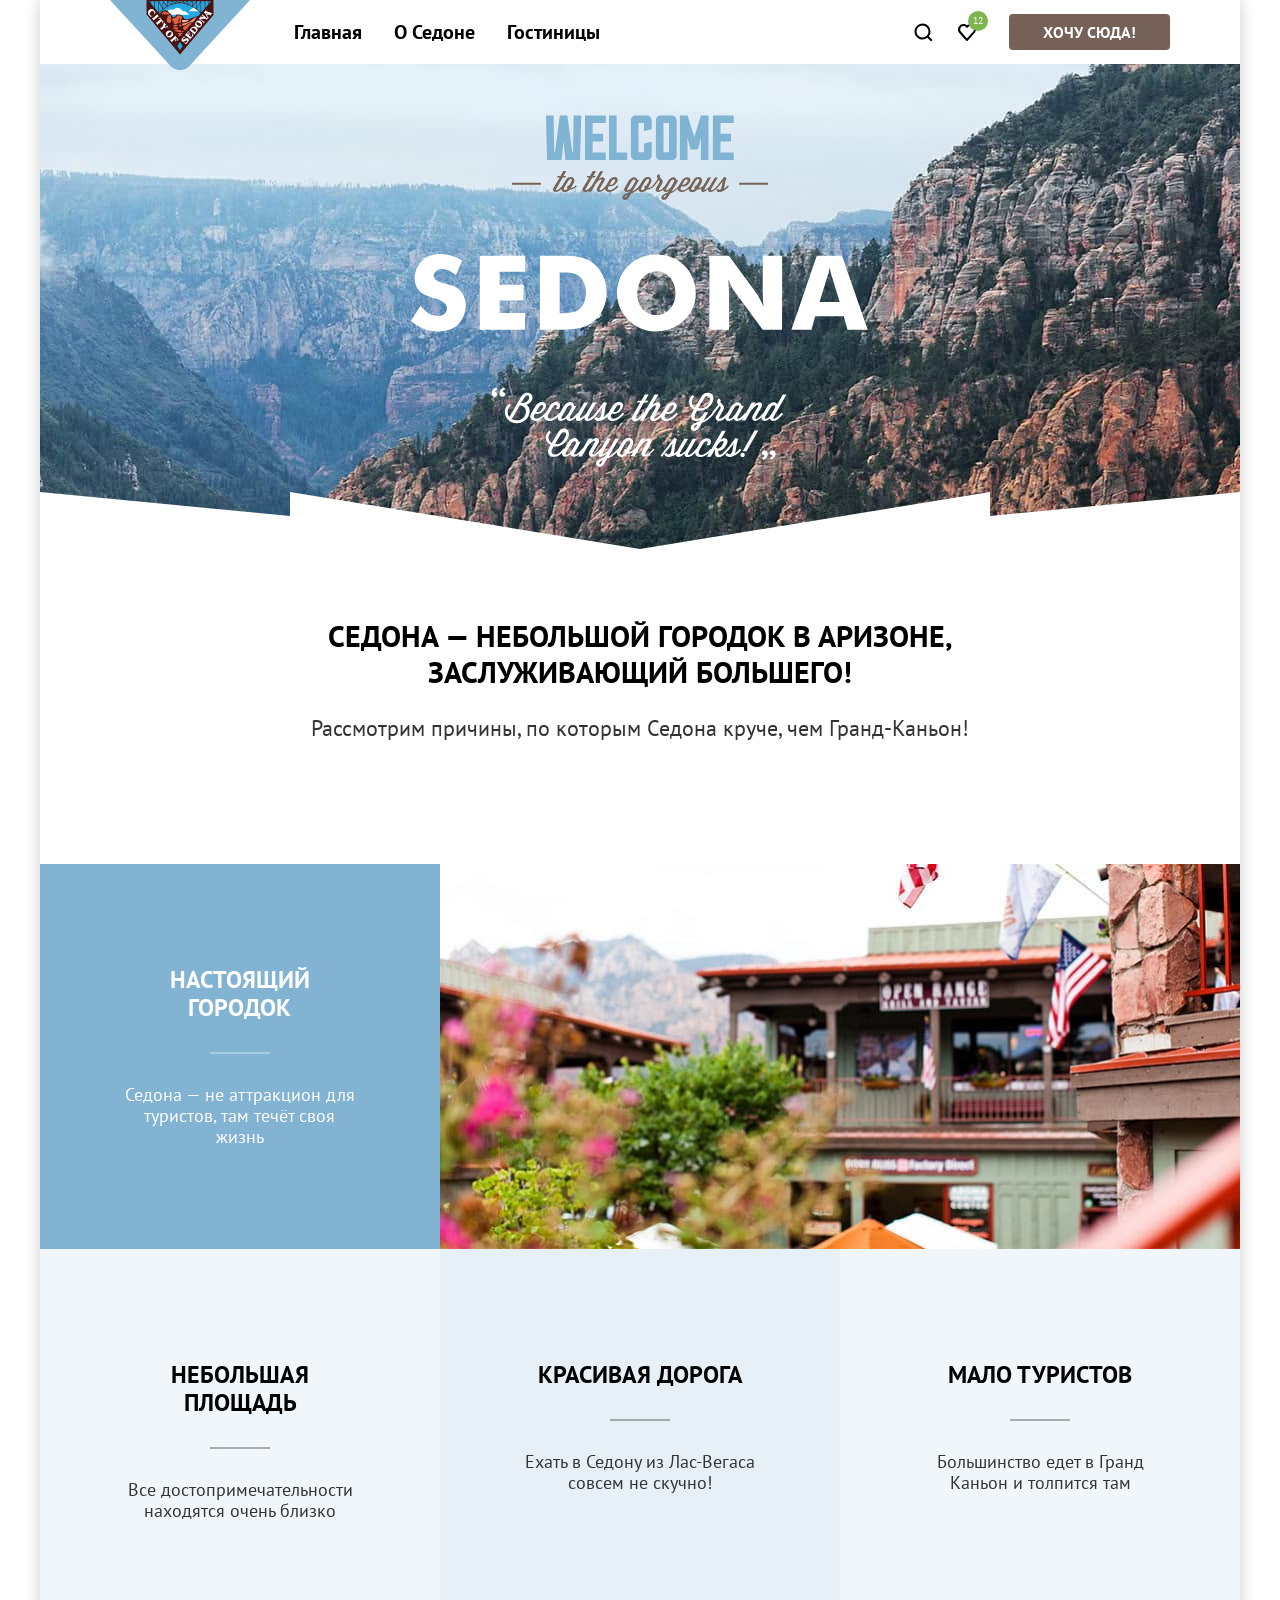
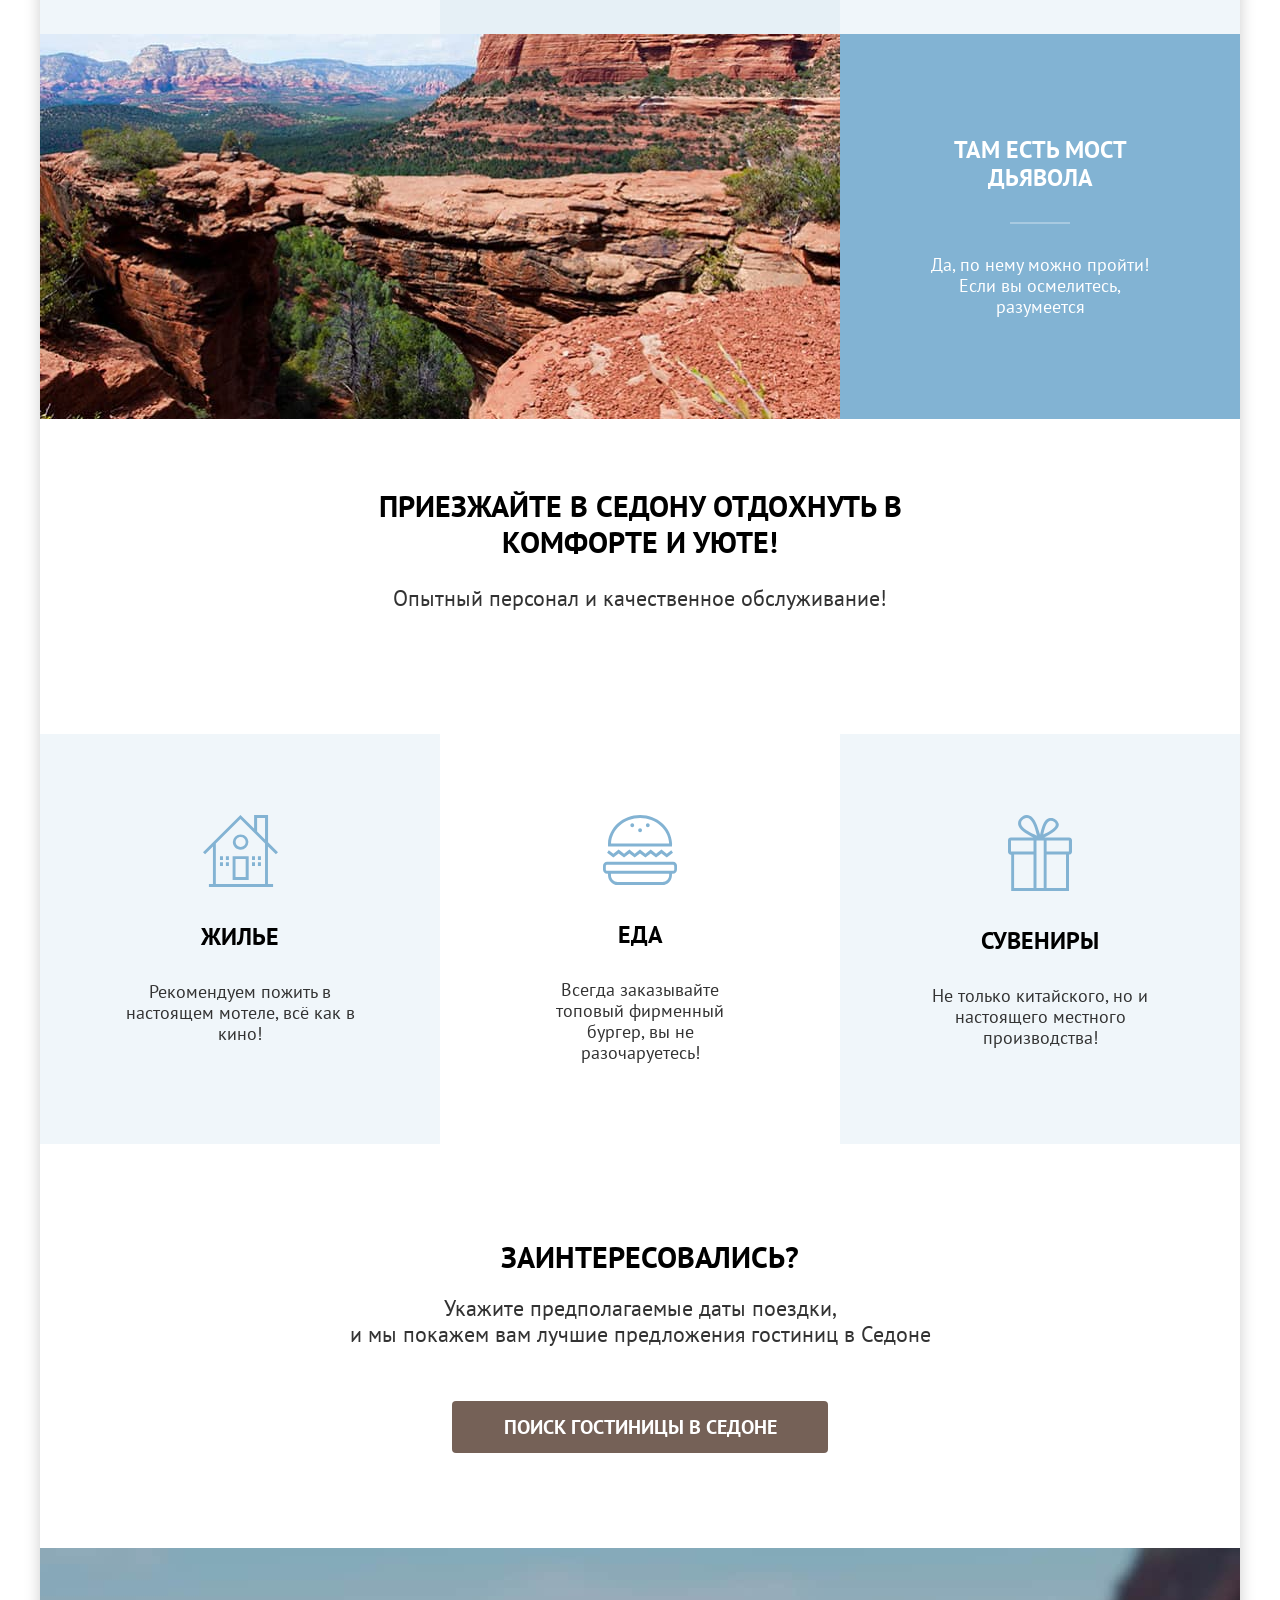
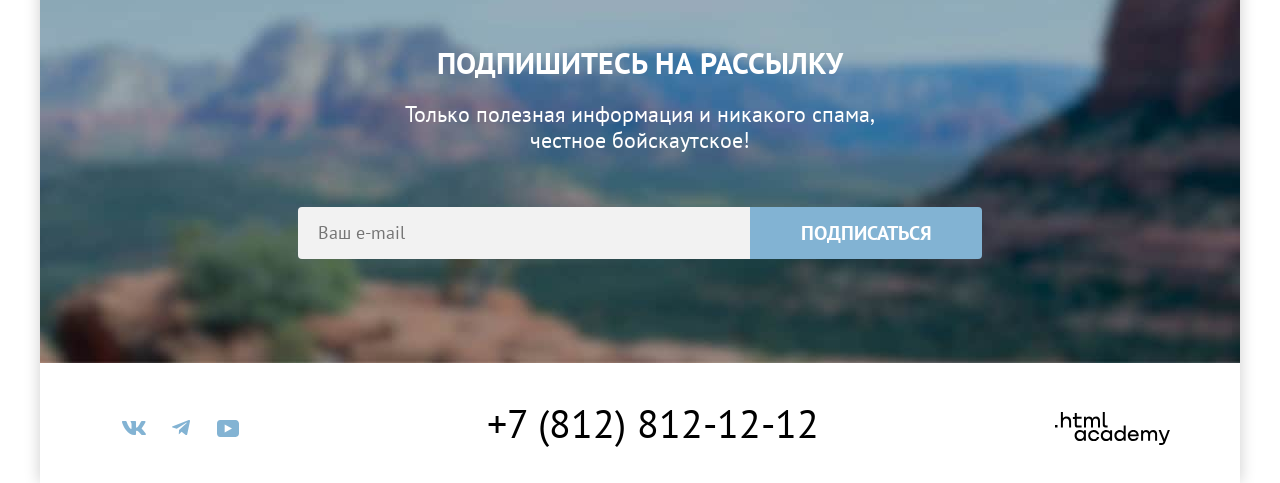
==== commit c0680bc2: "добавляет последнюю версию проекта" ====
--- a/index.html
+++ b/index.html
@@ -3,6 +3,7 @@
 
   <head>
     <meta charset="utf-8" />
+    <meta name="viewport" content="width=device-width, initial-scale=1.0">
     <link rel="stylesheet" href="styles/styles.css">
     <link rel="shortcut icon" href="favicon.ico" type="image/x-icon">
     <title>HTML Academy: Седона</title>
@@ -179,20 +180,17 @@
         </a>
       </footer>
     </div>
-    <div class="modal-container" id="search-modal-container">
+    <div class="modal-container modal-container-close " id="search-modal-container">
       <div class="modal">
-        <button class="modal-close-button">
-          <span class="visually-hidden">Закрыть</span>
-        </button>
-        <section class="modal-contant">
+        <section class="modal-content">
           <h2 class="modal-title">Поиск гостиницы в Седоне</h2>
-          <form class="form-search" id="form-search" action="https://echo.htmlacademy.ru/" metod="post">
+          <form class="form-search" id="form-search" action="https://echo.htmlacademy.ru/" method="post">
             <div class="form-row">
               <label class="form-label" for="checkin">Дата Заезда:</label>
               <div>
                 <div class="date-control">
-                  <input class="date-input" type="text" id="checkin" name="checkin" value="27 апреля 2020" required>
-                  <span class="calendar-icon" aria-hidden="true">▦</span>
+                  <input class="date-input" type="text" id="checkin" name="checkin" placeholder="Укажите дату" required>
+                  <span class="calendar-icon" aria-hidden="true"></span>
                 </div>
                 <p class="form-message form-message-error">
                   Мы не можем отправить вас в прошлое.
@@ -203,8 +201,9 @@
               <label class="form-label" for="checkout">Дата Выезда:</label>
               <div>
                 <div class="date-control">
-                  <input class="date-input" type="text" id="checkout" name="checkout" value="1 сентября 2023" required>
-                  <span class="calendar-icon" aria-hidden="true">▦</span>
+                  <input class="date-input" type="text" id="checkout" name="checkout" placeholder="Укажите дату"
+                    required>
+                  <span class="calendar-icon" aria-hidden="true"></span>
                 </div>
                 <p class="form-message form-message-info">
                   На эти даты есть свободные номера. Пока есть.
@@ -217,11 +216,11 @@
                   Взрослые:
                 </label>
                 <div class="counter">
-                  <button class="counter-button" type="button" data-action="minus" data-target="adults"
-                    aria-label="Уменьшить количество взрослых">−</button>
+                  <button class="counter-button counter-button-minus" type="button" data-action="minus"
+                    data-target="adults" aria-label="Уменьшить количество взрослых"></button>
                   <input class="counter-input" type="number" id="adults" name="adults" value="2" min="1" max="20">
-                  <button class="counter-button" type="button" data-action="plus" data-target="adults"
-                    aria-label="Увеличить количество взрослых">+</button>
+                  <button class="counter-button counter-button-plus" type="button" data-action="plus"
+                    data-target="adults" aria-label="Увеличить количество взрослых"></button>
                 </div>
               </div>
               <div class="guests-group">
@@ -229,22 +228,28 @@
                   <label for="children">Дети:</label>
                   <div class="tooltip">
                     <button class="tooltip-toggle" type="button" aria-label="Информация о размещении детей"
-                      aria-describedby="children-tooltip">i</button>
+                      aria-describedby="children-tooltip"></button>
                     <span class="tooltip-text" id="children-tooltip" role="tooltip">
-                      Укажите количество детей, которые будут с вами, возраст которых от 6 до 18 лет. Дети до 6 лет размещаются бесплатно.
+                      Укажите количество детей, которые будут с вами, возраст которых от 6 до 18 лет. Дети до 6 лет
+                      размещаются бесплатно.
                     </span>
                   </div>
                 </div>
                 <div class="counter">
-            <button class="counter-button" type="button" data-action="minus" data-target="children" aria-label="Уменьшить количество детей">−</button>
-            <input class="counter-input" type="number" id="children" name="children"       value="2" min="0" max="20">
-            <button class="counter-button" type="button" data-action="plus"                data-target="children" aria-label="Увеличить количество детей">+</button>
-          </div>
-        </div>
-      </div>
-      <button class="search-button button-subscription" type="submit">
-        Найти
-      </button>
+                  <button class="counter-button counter-button-minus" type="button" data-action="minus"
+                    data-target="children" aria-label="Уменьшить количество детей"></button>
+                  <input class="counter-input" type="number" id="children" name="children" value="2" min="0" max="20">
+                  <button class="counter-button counter-button-plus" type="button" data-action="plus"
+                    data-target="children" aria-label="Увеличить количество детей"></button>
+                </div>
+              </div>
+            </div>
+            <button class="search-button button-subscription" type="submit">
+              Найти
+            </button>
+            <button class="modal-close-button" type="button">
+              <span class="visually-hidden">Закрыть</span>
+            </button>
           </form>
         </section>
       </div>
--- a/styles/styles.css
+++ b/styles/styles.css
@@ -47,6 +47,8 @@
   --forms-inputs: #3f5e72;
   --forms-elements-1: #e5e5e5;
   --forms-elements-2: #f2f2f2;
+  --stars-yellow: #ece80c;
+  --font-family: "PT Sans", Arial, sans-serif;
 }
 
 html {
@@ -67,9 +69,11 @@
 .page-container {
   margin: 0 auto;
   width: 1200px;
+  min-height: 100vh;
   display: flex;
   flex-direction: column;
-  height: 100%;
+  box-shadow: 0 0 15px 0 rgba(0, 0, 0, 0.2);
+  background: var(--texts-background-deafault);
 }
 
 .main-container {
@@ -130,6 +134,7 @@
   transition: transform 0.2s ease,
     background 0.2s ease,
     opacity 0.2s ease;
+  cursor: pointer;
 }
 
 .navigation {
@@ -440,6 +445,7 @@
   font-size: 24px;
   line-height: 28px;
   text-transform: uppercase;
+  cursor: pointer;
 }
 
 .services-title::before {
@@ -514,8 +520,9 @@
   text-align: center;
   text-transform: uppercase;
   transition: transform 0.2s ease,
-    opacity 0.2 ease,
+    opacity 0.2s ease,
     background 0.2s ease;
+  cursor: pointer;
 }
 
 .button-subscription:hover,
@@ -712,6 +719,10 @@
   margin-left: 11px;
 }
 
+.breadcrumb-link:hover{
+  opacity: 0.6;
+}
+
 .breadcrumb-link:focus-visible {
   outline: 2px solid currentColor;
   outline-offset: 4px;
@@ -780,6 +791,7 @@
   border: none;
   transition: transform 0.2s ease,
     opacity 0.2s ease;
+  cursor:pointer;
 }
 
 .reset-button {
@@ -832,7 +844,7 @@
   color: var(--texts-background-deafault);
   display: inline-flex;
   align-items: center;
-  gap: 10px;
+  gap: 16px;
   cursor: pointer;
 }
 
@@ -845,7 +857,6 @@
   flex-shrink: 0;
   border-radius: 4px;
   background-color: var(--texts-background-deafault);
-  margin-right: 16px;
   cursor: pointer;
   transition: background-color 0.2s ease;
 }
@@ -951,6 +962,12 @@
   outline-offset: 0;
 }
 
+.input-price[type="number"]::-webkit-inner-spin-button,
+.input-price[type="number"]::-webkit-outer-spin-button {
+  -webkit-appearance: none;
+  margin: 0;
+}
+
 .input-suffix {
   position: absolute;
   right: 20px;
@@ -994,7 +1011,7 @@
 }
 
 .range-toggle:hover {
-  background-color: #dbb590;
+  background-color: var(--forms-elements-1);
 }
 
 .range-toggle:active,
@@ -1106,7 +1123,7 @@
   border: 2px solid var(--texts-texts-basic)
 }
 
-.sort-button-item:focus-visible {
+.sort-button-item:focus-within {
   border: 2px solid var(--buttons-blue-hover);
   outline: none;
 }
@@ -1271,6 +1288,7 @@
   margin: auto 0;
   transition: background-color 0.2s ease,
     transform 0.2s ease;
+  cursor: pointer;
 }
 
 .hotel-stars[data-stars="1"] {
@@ -1294,7 +1312,7 @@
 }
 
 .hotel-stars:hover {
-  background-color: #ece80c;
+  background-color:  var(--stars-yellow);
   transform: scale(1.1);
 }
 
@@ -1352,11 +1370,6 @@
   border-radius: 4px;
 }
 
-.popover {
-  width: 717px;
-  height: 576;
-}
-
 .modal-container {
   position: fixed;
   top: 0;
@@ -1365,9 +1378,13 @@
   width: 100%;
   height: 100%;
   background: rgba(242, 242, 242, 0.8);
-}
-
-.modal-container-close{
+  z-index: 100;
+  overflow-y: auto;
+  padding: 20px;
+  box-sizing: border-box;
+}
+
+.modal-container-close {
   display: none;
 }
 
@@ -1377,25 +1394,58 @@
   border-radius: 30px;
   padding: 64px 70px;
   width: 717px;
-  height: 576px;
+  min-height: 576px;
+  max-height: calc(100dvh - 40px);
+  overflow-y: auto;
   box-shadow: 0 25px 50px 0 rgba(0, 0, 0, 0.15);
   background: var(--texts-background-deafault);
   box-sizing: border-box;
 }
 
+.modal::-webkit-scrollbar {
+  width: 8px;
+}
+
+.modal::-webkit-scrollbar-thumb {
+  background-color: var(--icons-second);
+  border-radius: 10px;
+}
+
+.modal::-webkit-scrollbar-track {
+  background-color: transparent;
+}
+
 .modal-close-button {
   position: absolute;
   padding: 0;
   right: 52px;
   top: 64px;
-  width: 52px;
-  height: 52px;
+  width: 53px;
+  height: 53px;
   border-radius: 100%;
   border: none;
-  fill: var(--forms-elements-2);
+  background-color: var(--forms-elements-2);
   background-image: url("../images/svg/close.svg");
   background-repeat: no-repeat;
   background-position: center;
+  cursor: pointer;
+}
+
+.modal-close-button:hover {
+  background-color: var(--buttons-disabled);
+  cursor: pointer;
+}
+
+.modal-close-button:active {
+  background-color: var(--buttons-disabled);
+  color: var(--texts-texts-basic);
+  opacity: 0.3;
+}
+
+.modal-close-button:focus-visible {
+  outline: none;
+  background-color: var(--buttons-disabled);
+  border: 4px solid var(--icons-second);
 }
 
 .modal-title {
@@ -1407,10 +1457,6 @@
   color: var(--texts-texts-basic);
   margin: 0;
   margin-bottom: 64px;
-}
-
-.modal::backdrop {
-  background-color: rgba(242, 242, 242, 0.8);
 }
 
 .modal-header {
@@ -1432,23 +1478,22 @@
   padding: 0;
   border: 0;
   border-radius: 50%;
-  background-color: #f2f2f2;
+  background-color: var(--forms-elements-2);
   font-size: 25px;
   line-height: 1;
 }
 
 .modal-close:hover {
-  background-color: #e6e6e6;
+  background-color: var(--forms-elements-1);
 }
 
 .modal-close:focus-visible {
-  outline: 3px solid #83b3d3;
-}
-
-.search-form {
+  outline: 3px solid var(--icons-second);
+}
+
+.form-search {
   display: flex;
   flex-direction: column;
-  gap: 20px;
 }
 
 .form-row {
@@ -1470,6 +1515,7 @@
 
 .date-control {
   position: relative;
+  margin-bottom: 4px;
 }
 
 .date-input {
@@ -1479,32 +1525,59 @@
   padding: 0 40px 0 14px;
   border: 2px solid transparent;
   border-radius: 4px;
-  background-color: #f2f2f2;
+  background-color: var(--forms-elements-2);
   font-family: var(--font-family);
   font-weight: 700;
   font-size: 18px;
   line-height: 24px;
   color: var(--texts-texts-basic);
-  margin-bottom: 14px;
-}
-
-.date-input:hover {
-  background-color: #e6e6e6;
+}
+
+.date-input::placeholder {
+  color: rgb(0 0 0 / 30%);
+}
+
+.date-control:hover .date-input,
+.date-control:has(:focus-visible) .date-input {
+  background-color: var(--buttons-disabled);
+}
+
+.date-control:hover .calendar-icon {
+  background-color: var(--buttons-disabled);
 }
 
 .date-input:focus-visible {
-  outline: 3px solid #83b3d3;
-  outline-offset: 1px;
-  background-color: #ffffff;
+  outline: 3px solid var(--icons-second);
+  background-color: var(--buttons-disabled);
+}
+
+.date-input:focus::placeholder {
+  color: transparent;
 }
 
 .calendar-icon {
   position: absolute;
+  width: 30px;
+  height: 100%;
+  right: 10px;
+  padding: 0;
+  border: none;
+}
+
+.calendar-icon::after {
+  content: "";
+  position: absolute;
   top: 50%;
-  right: 12px;
+  right: 10px;
   transform: translateY(-50%);
-  color: #a9a9a9;
   pointer-events: none;
+  mask-image: url("../images/svg/сalendar.svg");
+  width: 20px;
+  height: 20px;
+  mask-repeat: no-repeat;
+  mask-position: center;
+  background-color: var(--texts-texts-basic);
+  opacity: 0.3;
 }
 
 .form-message {
@@ -1519,11 +1592,11 @@
 }
 
 .form-message-error {
-  color: #ff5757;
+  color: var(--texts-error);
 }
 
 .form-message-info {
-  color: #333333;
+  color: var(--texts-second);
 }
 
 .guests {
@@ -1548,7 +1621,7 @@
   font-family: var(--font-family);
   font-weight: 700;
   font-size: 20px;
-  line-height: 120%;
+  line-height: 24px;
   text-transform: capitalize;
   color: var(--texts-texts-basic);
 }
@@ -1560,32 +1633,66 @@
   width: 110px;
   height: 48px;
   border-radius: 4px;
-  background-color: #f2f2f2;
+  background: var(--forms-elements-2);
   margin-right: 27px;
+  justify-content: space-evenly;
+  padding: 0 3px;
+  box-sizing: border-box;
 }
 
 .counter-button {
-  width: 42px;
-  height: 48px;
-  padding: 0;
-  border: 0;
-  background: transparent;
-  color: #b3b3b3;
-  font-size: 20px;
-}
-
-.counter-button:hover {
-  color: #000000;
+  position: relative;
+  width: 20px;
+  height: 20px;
+  padding: 0;
+  border: none;
+}
+
+.counter-button-minus::before {
+  position: absolute;
+  content: "";
+  mask-image: url("../images/svg/minus.svg");
+  mask-repeat: no-repeat;
+  background-color: var(--texts-active);
+  width: 14px;
+  height: 2px;
+  top: 50%;
+  left: 50%;
+  transform: translateY(-50%) translateX(-50%);
+}
+
+.counter-button-minus:hover::before,
+.counter-button-plus:hover::after {
+  background-color: var(--texts-texts-basic);
+  opacity: 1;
+}
+
+.counter-button-minus:active::before,
+.counter-button-plus:active::after {
+  background-color: rgb(0 0 0 / 30%);
+  opacity: 1;
 }
 
 .counter-button:focus-visible {
-  outline: 2px solid #83b3d3;
-  outline-offset: -2px;
+  outline: 3px solid var(--buttons-second);
+  outline-offset: 2px;
+  border-radius: 4px;
+}
+
+.counter-button-plus::after {
+  position: absolute;
+  content: "";
+  mask-image: url("../images/svg/plus.svg");
+  mask-repeat: no-repeat;
+  background-color: var(--texts-active);
+  width: 14px;
+  height: 14px;
+  top: 50%;
+  left: 50%;
+  transform: translateY(-50%) translateX(-50%);
 }
 
 .counter-input {
-  width: 27px;
-  min-width: 0;
   padding: 0;
   border: 0;
   background: transparent;
@@ -1596,6 +1703,7 @@
   line-height: 20px;
   text-align: center;
   color: var(--texts-texts-basic);
+  height: 100%;
 }
 
 .counter-input::-webkit-inner-spin-button,
@@ -1604,6 +1712,10 @@
   margin: 0;
 }
 
+.counter-input:focus-visible {
+  outline: none;
+}
+
 .tooltip {
   position: relative;
 }
@@ -1612,20 +1724,33 @@
   display: flex;
   justify-content: center;
   align-items: center;
-  width: 18px;
-  height: 18px;
+  width: 26px;
+  height: 26px;
   padding: 0;
   border: 0;
   border-radius: 50%;
-  background-color: #83b3d3;
-  color: #ffffff;
-  font-size: 12px;
-  font-weight: 700;
+  background-color: var(--icons-second);
+  position: relative;
+}
+
+.tooltip-toggle::after {
+  content: "";
+  mask-image: url("../images/svg/i-info.svg");
+  mask-repeat: no-repeat;
+  mask-position: center;
+  width: 20px;
+  height: 20px;
+  position: absolute;
+  top: 50%;
+  transform: translateY(-50%);
+  background-color: var(--texts-background-deafault);
+  ;
 }
 
 .tooltip-toggle:hover,
 .tooltip-toggle:focus-visible {
-  background-color: #68a2ca;
+  background-color: var(--icons-second);
+  outline: none;
 }
 
 .tooltip-text {
@@ -1658,7 +1783,7 @@
   left: 50%;
   transform: translateX(-50%);
   border: 8px solid transparent;
-  border-bottom-color: #333333;
+  border-bottom-color: var(--texts-second);
 }
 
 .tooltip:hover .tooltip-text,
@@ -1671,13 +1796,9 @@
   min-width: 100%;
   border-radius: 10px;
   height: 60px;
+  background-color: var(--icons-second);
 }
 
 .search-button:hover {
-  background-color: #68a2ca;
-}
-
-.search-button:focus-visible {
-  outline: 3px solid #756257;
-  outline-offset: 2px;
-}
+  background-color: var(--buttons-blue-hover);
+}
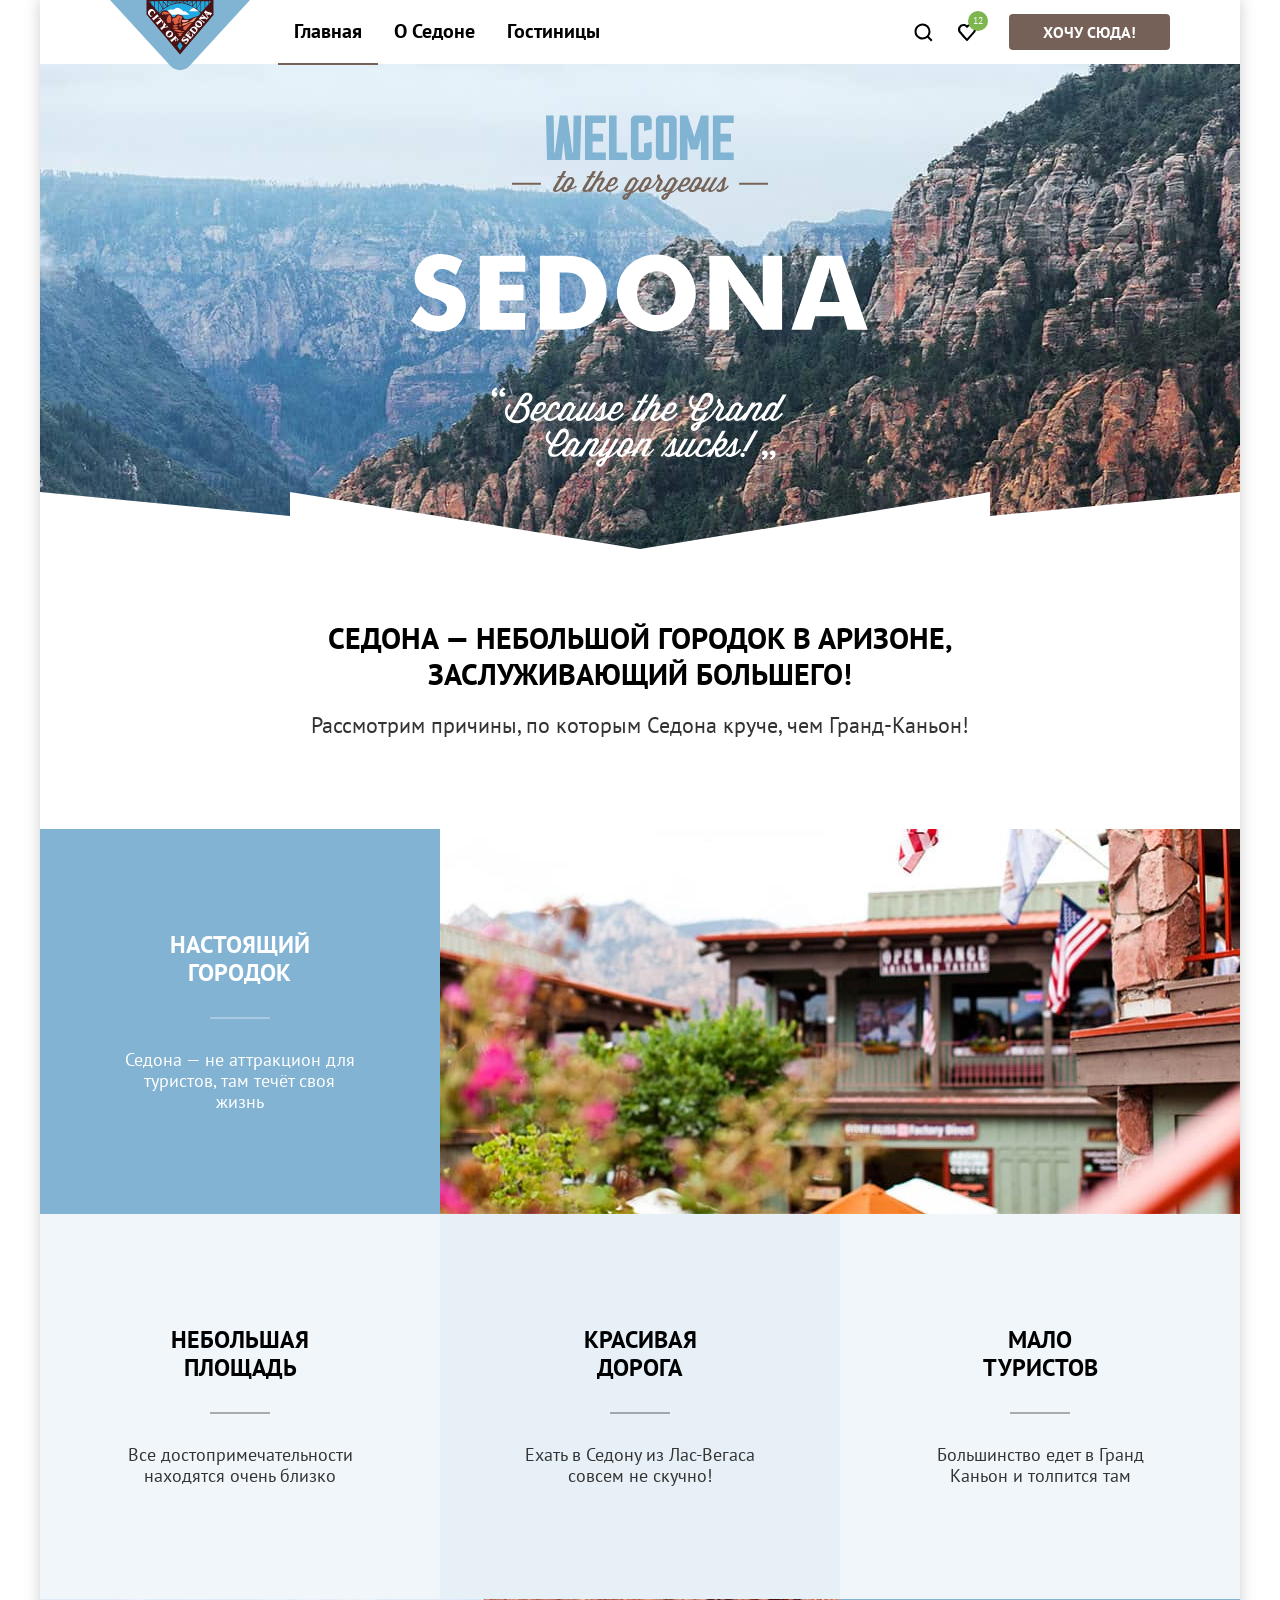
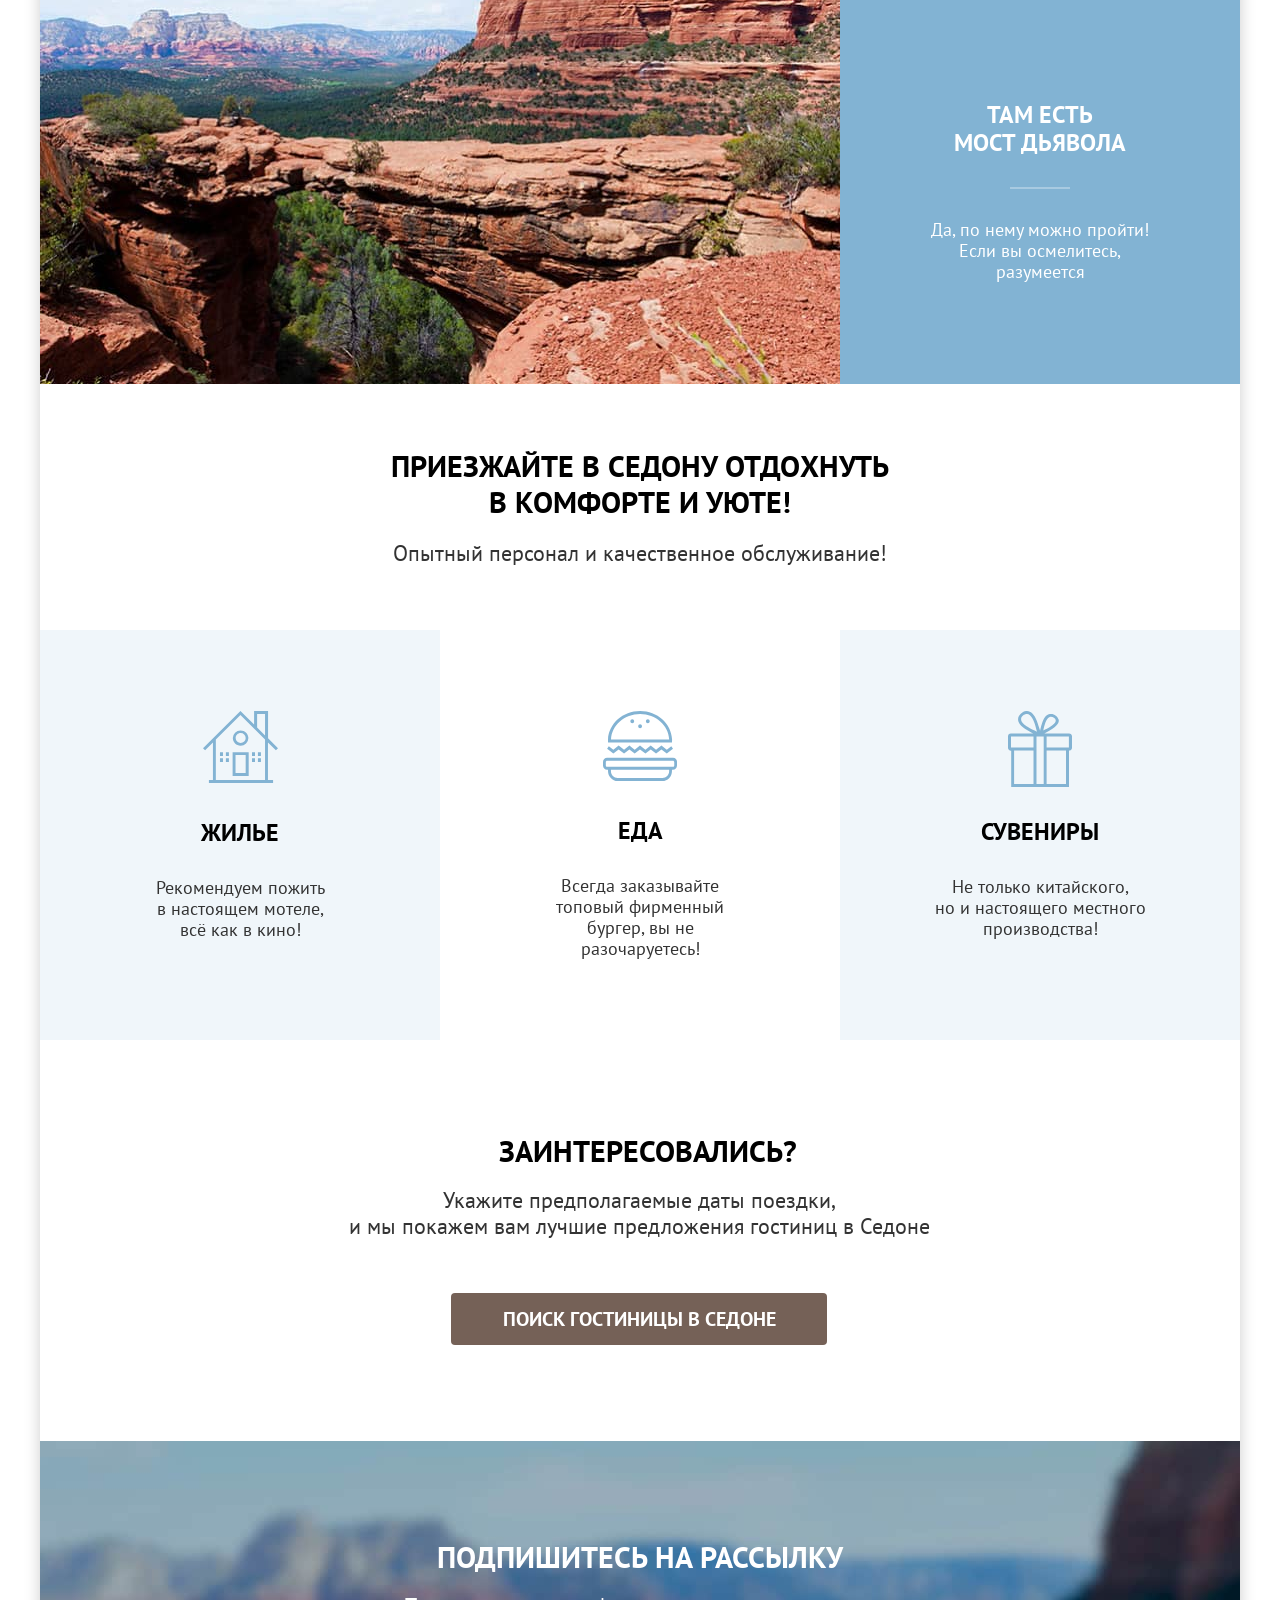
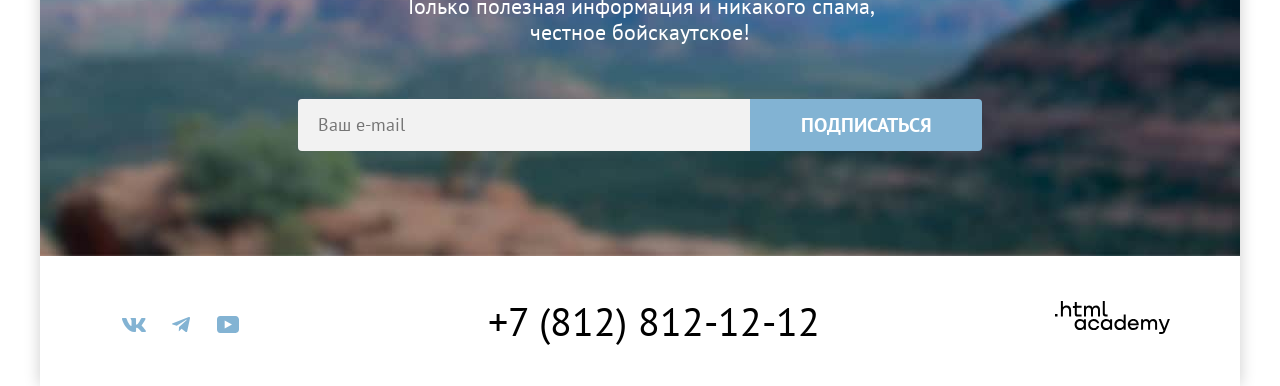
==== commit 6bb8c877: "вносит исправления после проверки" ====
--- a/index.html
+++ b/index.html
@@ -13,7 +13,7 @@
     <div class="page-container">
       <header class="page-header">
         <a class="header-logo" href="index.html" aria-current="page">
-          <img class="logo" src="images/svg/logo.svg" width="140" height="70" alt="Логотип компании" />
+          <img class="logo" src="images/svg/logo.svg" width="140" height="70" alt="Логотип компании." />
         </a>
         <nav class="navigation">
           <ul class="navigation-list">
@@ -70,7 +70,7 @@
                 </p>
               </div>
               <img class="advantages-img" src="images/section-advantages/square-sedona.jpg" width="800" height="385"
-                alt="Улица Седоны" />
+                alt="Улица Седоны." />
             </li>
             <li class="advantages-item">
               <h3 class="advantages-title">Небольшая площадь</h3>
@@ -79,32 +79,32 @@
               </p>
             </li>
             <li class="advantages-item advantages-item-middle-block">
-              <h3 class="advantages-title">Красивая дорога</h3>
+              <h3 class="advantages-title">Красивая<br>дорога</h3>
               <p class="advantages-description">
                 Ехать в Седону из Лас-Вегаса совсем не скучно!
               </p>
             </li>
             <li class="advantages-item">
-              <h3 class="advantages-title">Мало туристов</h3>
+              <h3 class="advantages-title">Мало<br>туристов</h3>
               <p class="advantages-description">
                 Большинство едет в Гранд Каньон и толпится там
               </p>
             </li>
             <li class="advantages-item advantages-item-key-last advantages-item-key">
               <div class="advantages-item-key-text">
-                <h3 class="advantages-title advantages-title-key">Там есть мост дьявола</h3>
+                <h3 class="advantages-title advantages-title-key">Там есть<br>мост дьявола</h3>
                 <p class="advantages-description advantages-description-key">
                   Да, по нему можно пройти! Если вы осмелитесь, разумеется
                 </p>
               </div>
               <img class="advantages-img" src="images/section-advantages/devils-bridge.jpg" width="800" height="385"
-                alt="Мост дьявола" />
-            </li>
-          </ul>
-        </section>
-        <section class="main-lead">
-          <h2 class="lead">Приезжайте в Седону отдохнуть в комфорте и уюте!</h2>
-          <p class="excerpt">Опытный персонал и качественное обслуживание!</p>
+                alt="Мост дьявола." />
+            </li>
+          </ul>
+        </section>
+        <section class="main-lead main-lead-pixel">
+          <h2 class="lead lead-pixel">Приезжайте в Седону отдохнуть<br>в комфорте и уюте!</h2>
+          <p class="excerpt excerpt-pixel">Опытный персонал и качественное обслуживание!</p>
         </section>
         <section class="services">
           <h2 class="visually-hidden">Рекомендуемые услуги</h2>
@@ -112,19 +112,19 @@
             <li class="services-item advantages-item">
               <h3 class="services-title services-title-residence">Жилье</h3>
               <p class="services-description advantages-description">
-                Рекомендуем пожить в настоящем мотеле, всё как в кино!
+                Рекомендуем пожить<br> в настоящем мотеле,<br> всё как в кино!
               </p>
             </li>
             <li class="services-item advantages-item">
               <h3 class="services-title services-title-food">Еда</h3>
               <p class="services-description advantages-description">
-                Всегда заказывайте топовый фирменный бургер, вы не разочаруетесь!
+                Всегда заказывайте<br> топовый фирменный бургер, вы не разочаруетесь!
               </p>
             </li>
             <li class="services-item advantages-item">
               <h3 class="services-title services-title-present">Сувениры</h3>
               <p class="services-description advantages-description">
-                Не только китайского, но и настоящего местного производства!
+                Не только китайского,<br> но и настоящего местного производства!
               </p>
             </li>
           </ul>
@@ -171,10 +171,12 @@
             </li>
           </ul>
         </section>
-        <a class="contacts-phone" href="tel:78128121212">
-          <span class="visually-hidden">Номер телефона тур оператора в городке Седона</span>
-          +7 (812) 812-12-12
-        </a>
+        <div class="footer-contacts">
+          <a class="contacts-phone" href="tel:78128121212">
+            <span class="visually-hidden">Номер телефона тур оператора в городке Седона</span>
+            +7 (812) 812-12-12
+          </a>
+        </div>
         <a class="htmlacademy-link" href="https://htmlacademy.ru/intensive/htmlcss">
           <span class="visually-hidden">Логотип разработчика сайта</span>
         </a>
@@ -218,7 +220,7 @@
                 <div class="counter">
                   <button class="counter-button counter-button-minus" type="button" data-action="minus"
                     data-target="adults" aria-label="Уменьшить количество взрослых"></button>
-                  <input class="counter-input" type="number" id="adults" name="adults" value="2" min="1" max="20">
+                  <input class="counter-input" type="number" id="adults" name="adults" value="2" min="1" max="20" required>
                   <button class="counter-button counter-button-plus" type="button" data-action="plus"
                     data-target="adults" aria-label="Увеличить количество взрослых"></button>
                 </div>
@@ -238,7 +240,7 @@
                 <div class="counter">
                   <button class="counter-button counter-button-minus" type="button" data-action="minus"
                     data-target="children" aria-label="Уменьшить количество детей"></button>
-                  <input class="counter-input" type="number" id="children" name="children" value="2" min="0" max="20">
+                  <input class="counter-input" type="number" id="children" name="children" value="2" min="0" max="20" required>
                   <button class="counter-button counter-button-plus" type="button" data-action="plus"
                     data-target="children" aria-label="Увеличить количество детей"></button>
                 </div>
--- a/styles/styles.css
+++ b/styles/styles.css
@@ -125,7 +125,7 @@
   border-radius: 4px;
   min-width: 376px;
   min-height: 52px;
-  font-family: var(--font-family);
+  font-family: var(--font-family), Arial, sans-serif;
   font-weight: 700;
   font-size: 20px;
   line-height: 36px;
@@ -150,6 +150,7 @@
   display: flex;
   flex-wrap: wrap;
   align-items: center;
+  align-content: flex-start;
   font-size: 20px;
   line-height: 22px;
   text-transform: capitalize;
@@ -181,7 +182,7 @@
 .navigation-link::after {
   content: "";
   position: absolute;
-  bottom: 1px;
+  bottom: -3px;
   left: 0;
   background-color: #756257;
   width: 100%;
@@ -196,7 +197,8 @@
 }
 
 .navigation-link:hover::after,
-.navigation-link:focus-visible::after {
+.navigation-link:focus-visible::after,
+.navigation-link[aria-current="page"]::after {
   transform: scaleX(1);
 }
 
@@ -212,12 +214,12 @@
 }
 
 .navigation-user-link-search {
-  background-image: url(../images/svg/search.svg);
+  background-image: url("../images/svg/search.svg");
   background-repeat: no-repeat;
 }
 
 .navigation-user-link-favorite-count {
-  background-image: url(../images/svg/heart.svg);
+  background-image: url("../images/svg/heart.svg");
   background-repeat: no-repeat;
   background-position: center;
   position: relative;
@@ -228,6 +230,11 @@
 .navigation-user-link:focus-visible {
   transform: scale(1.2);
   outline: none;
+}
+
+.navigation-item-button{
+  margin-bottom: 14px;
+  margin-top: 14px;
 }
 
 .button.navigation-button-link {
@@ -300,11 +307,11 @@
 
 .main-lead {
   text-align: center;
-  padding: 69px 270px;
+  padding: 71px 270px;
 }
 
 .main-lead-interes {
-  padding: 95px 300px;
+  padding: 93px 300px 96px 298px;
 }
 
 .lead {
@@ -314,11 +321,14 @@
   text-transform: uppercase;
   margin: 0;
   min-width: 620px;
-  margin-bottom: 25px;
+  margin-bottom: 20px;
 }
 
 .lead-interes {
-  margin-bottom: 20px;
+  margin-bottom: 18px;
+  box-sizing: border-box;
+  display: block;
+  font-family: var(--font-family);
 }
 
 .excerpt {
@@ -327,7 +337,21 @@
   font-size: 22px;
   line-height: 26px;
   color: var(--texts-second);
-  margin-bottom: 54px;
+  margin-bottom: 20px;
+}
+
+.main-lead-pixel{
+  padding-top: 64px;
+  padding-bottom: 64px;
+}
+
+.lead-pixel{
+  margin-bottom: 20px;
+  box-sizing: border-box;
+}
+
+.excerpt-pixel{
+  margin: 0;
 }
 
 .excerpt-interes {
@@ -455,15 +479,16 @@
 }
 
 .services-title-residence::before {
-  content: url(../images/svg/service-residence.svg);
+  content: url("../images/svg/service-residence.svg");
 }
 
 .services-title-food::before {
-  content: url(../images/svg/service-food.svg);
+  content: url("../images/svg/service-food.svg");
 }
 
 .services-title-present::before {
-  content: url(../images/svg/service-present.svg);
+  content: url("../images/svg/service-present.svg");
+  margin-bottom: 25px;
 }
 
 .services-title:hover::before {
@@ -513,7 +538,7 @@
   border-radius: 0 4px 4px 0;
   border: none;
   color: var(--texts-background-deafault);
-  font-family: var(--font-family);
+  font-family: var(--font-family), Arial, sans-serif;
   font-weight: 700;
   font-size: 20px;
   line-height: 36px;
@@ -554,23 +579,23 @@
   outline: none;
 }
 
-.page-footer {
-  display: flex;
-  flex-wrap: wrap;
-  justify-content: space-between;
-  padding: 40px 70px 30px 70px;
-  align-items: center;
+.page-footer{
+  display: grid;
+  grid-template-columns: 142px minmax(0, 1fr) 115px;
+  align-items: start;
   text-align: center;
+  column-gap: 40px;
+  padding: 45px 70px 35px;
+  box-sizing: border-box;
 }
 
 .social-list {
   list-style-type: none;
   display: flex;
   flex-wrap: wrap;
-  max-width: 142px;
-  padding: 0;
-  margin: 0;
-  margin-right: 41px;
+  width: 142px;
+  padding: 0;
+  margin: 0;
 }
 
 .social-link {
@@ -606,17 +631,28 @@
   background: var(--icons-second-active);
 }
 
+.footer-contacts{
+  grid-column: 2;
+  display: flex;
+  flex-direction: column;
+  align-items: center;
+  gap: 10px;
+  min-width: 0;
+}
+
 .contacts-phone {
   font-weight: 400;
   font-size: 40px;
   line-height: 40px;
   color: var(--texts-texts-basic);
-  width: 720px;
+  min-width: 0;
+  max-width: 100%;
   min-height: 50px;
   text-decoration: none;
   transition: transform 0.2s ease,
     color 0.2s ease;
   outline: none;
+  overflow-wrap: break-word;
 }
 
 .contacts-phone:hover,
@@ -635,10 +671,14 @@
   display: block;
   min-width: 115px;
   height: 33px;
-  margin-left: 41px;
   background: var(--texts-texts-basic);
   transition: transform 0.2s ease,
     background 0.2s ease;
+  grid-column: 3;
+}
+
+.footer-social{
+  grid-column:1;
 }
 
 .htmlacademy-link:hover,
@@ -657,9 +697,9 @@
   background-repeat: no-repeat;
   background-size: cover;
   background-position: center;
-  min-height: 412px;
-  margin-bottom: 50px;
-  padding: 35px 70px 70px;
+  min-height: 410px;
+  margin-bottom: 51px;
+  padding: 35px 68px 70px;
   box-sizing: border-box;
 }
 
@@ -729,8 +769,32 @@
 }
 
 .catalog-filters {
-  display: flex;
-  align-items: center;
+  display: grid;
+  grid-template-columns: minmax(0, 1fr) auto;
+  column-gap: 40px;
+  align-items: start;
+}
+
+.catalog-filters-left {
+  display: flex;
+  flex-wrap: wrap;
+  align-items: flex-start;
+  gap: 68px;
+  min-width: 0;
+}
+
+.catalog-filters-right {
+  display: grid;
+  grid-template-columns: 288px 191px;
+  column-gap: 75px;
+  align-items: start;
+}
+
+.catalog-price-fields {
+  display: flex;
+  flex-direction: column;
+  gap: 30px;
+  min-width: 0;
 }
 
 .catalog-filter-list {
@@ -740,6 +804,7 @@
 }
 
 .catalog-filter-title {
+  font-family: var(--font-family);
   font-weight: 700;
   font-size: 20px;
   line-height: 24px;
@@ -749,7 +814,7 @@
 }
 
 .catalog-filter-item {
-  margin-bottom: 16px;
+  margin-bottom: 15px;
 }
 
 .catalog-filter-item:last-child {
@@ -757,23 +822,28 @@
 }
 
 .catalog-filter-group {
+  min-width: 0;
+  margin: 0;
+  padding: 0;
   border: none;
-  margin: 0;
-  padding: 0;
-  margin-right: 70px;
 }
 
 .catalog-filter-group-last {
-  margin-right: 140px;
+  margin-right: 0;
 }
 
 .filter-price {
-  margin-right: 70px;
-  min-width: 288px;
+  width: 288px;
+  min-width: 0;
+  margin: 0;
 }
 
 .wrapper-inner-header-button {
+  display: flex;
+  flex-direction: column;
+  gap: 32px;
   padding-top: 56px;
+  align-self: start;
 }
 
 .inner-header-button {
@@ -785,7 +855,7 @@
   color: var(--texts-background-deafault);
   border-radius: 4px;
   width: 191px;
-  height: 36px;
+  min-height: 36px;
   font-family: inherit;
   background: var(--buttons-second);
   border: none;
@@ -826,15 +896,7 @@
 }
 
 .submit-button {
-  margin-bottom: 32px;
-}
-
-.hotels-showing {
-  display: flex;
-  align-items: center;
-  height: 49px;
-  padding: 0 70px;
-  margin-bottom: 40px;
+  margin-bottom: 0;
 }
 
 .controll {
@@ -937,7 +999,7 @@
   box-sizing: border-box;
   max-width: 143px;
   height: 48px;
-  font-family: var(--font-family);
+  font-family: var(--font-family), Arial, sans-serif;
   font-weight: 700;
   font-size: 18px;
   line-height: 133%;
@@ -947,6 +1009,7 @@
   padding-bottom: 12px;
   border: none;
   background: var(--forms-elements-2);
+  appearance: textfield;
 }
 
 .input-price-left {
@@ -1007,7 +1070,7 @@
 
 .toggle-max {
   top: -10px;
-  right: -6px;
+  right: -5px;
 }
 
 .range-toggle:hover {
@@ -1020,33 +1083,47 @@
   outline-offset: 0;
 }
 
+.hotels-showing {
+  display: grid;
+  grid-template-columns: minmax(0, 1fr) 292px 160px;
+  column-gap: 70px;
+  align-items: start;
+  box-sizing: border-box;
+  min-height: 49px;
+  padding: 0 70px;
+  margin-bottom: 37px;
+}
+
 .select-wrapper {
   position: relative;
+  min-width: 0;
 }
 
 .select-control {
+  width: 100%;
+  min-width: 0;
+  margin: 0;
   border: 2px solid var(--buttons-disabled);
   border-radius: 4px;
-  min-width: 292px;
   height: 49px;
-  font-family: var(--font-family);
+  font-family: var(--font-family), Arial, sans-serif;
   font-weight: 400;
   font-size: 18px;
   line-height: 117%;
   color: var(--texts-second);
-  margin-right: 70px;
-  padding: 11px 20px;
+  padding: 11px 40px 11px 20px;
   appearance: none;
   outline: none;
   cursor: pointer;
   transition: border 0.3s ease,
     color 0.2s ease;
+  background-color: inherit;
+  box-sizing: border-box;
 }
 
 .select-wrapper::after {
   content: "";
   position: absolute;
-  right: 90px;
   top: 50%;
   width: 12px;
   height: 12px;
@@ -1056,6 +1133,8 @@
   background: var(--texts-texts-basic);
   transform: translateY(-50%);
   pointer-events: none;
+  right: 20px;
+  background-color: var(--texts-texts-basic);
 }
 
 .select-control:hover,
@@ -1076,13 +1155,14 @@
   line-height: 36px;
   text-transform: uppercase;
   margin: 0;
-  min-width: 338px;
-  margin-right: 200px;
+  min-width: 0;
+  overflow-wrap: anywhere;
 }
 
 .sort-button-list {
   list-style-type: none;
   display: flex;
+  flex-wrap: wrap;
   gap: 8px;
   padding: 0;
   margin: 0;
@@ -1094,37 +1174,38 @@
   border: 2px solid var(--buttons-disabled);
   border-radius: 4px;
   transition: border 0.3s ease;
+  box-sizing: border-box;
 }
 
 .sort-button {
-  padding: 14px 12px;
-  box-sizing: border-box;
-  width: 48px;
-  height: 48px;
+  padding: 0;
+  box-sizing: border-box;
+  width: 100%;
+  height: 100%;
   display: block;
   background-repeat: no-repeat;
   background-position: center;
 }
 
 .sort-button-cards {
-  background-image: url(../images/svg/icons-cards.svg);
+  background-image: url("../images/svg/icons-cards.svg");
 }
 
 .sort-button-big-labels {
-  background-image: url(../images/svg/icons-large.svg);
+  background-image: url("../images/svg/icons-large.svg");
 }
 
 .sort-button-item-list {
-  background-image: url(../images/svg/icons-list.svg);
+  background-image: url("../images/svg/icons-list.svg");
 }
 
 .sort-button-item:hover,
 .sort-button-item:active {
-  border: 2px solid var(--texts-texts-basic)
+  border-color: var(--texts-texts-basic);
 }
 
 .sort-button-item:focus-within {
-  border: 2px solid var(--buttons-blue-hover);
+  border-color: var(--buttons-blue-hover);
   outline: none;
 }
 
@@ -1186,6 +1267,7 @@
 
 .hotel-card-price {
   margin-left: auto;
+  justify-self: end;
 }
 
 .hotel-card-information {
@@ -1194,7 +1276,7 @@
   border-color: transparent;
   text-decoration: none;
   padding: 8px 26px;
-  font-family: var(--font-family);
+  font-family: var(--font-family), Arial, sans-serif;
   font-weight: 700;
   font-size: 16px;
   line-height: 20px;
@@ -1323,14 +1405,15 @@
 
 .pagination-list {
   list-style-type: none;
-  margin: 0 70px;
+  margin: 40px 70px 56px;
   padding: 0;
   display: flex;
   gap: 8px;
+  flex-wrap: wrap;
 }
 
 .pagination-link {
-  font-family: var(--font-family);
+  font-family: var(--font-family), Arial, sans-serif;
   font-weight: 700;
   font-size: 20px;
   line-height: 36px;
@@ -1341,12 +1424,20 @@
   box-sizing: border-box;
   border-radius: 4px;
   min-width: 60px;
-  height: 60px;
-  background: var(--buttons-second);
+  min-height: 60px;
+  background-color: var(--buttons-second);
   display: flex;
   align-items: center;
   justify-content: center;
   transition: background 0.2s ease;
+}
+
+.pagination-link[href]:active {
+  color: var(--texts-background-small);
+}
+
+.pagination-item {
+  flex-shrink: 0;
 }
 
 .pagination-item:not(:first-child) .pagination-link:hover,
@@ -1368,6 +1459,15 @@
   background: var(--forms-elements-2);
   color: var(--texts-texts-basic);
   border-radius: 4px;
+}
+
+.pagination-dots {
+  background-color: transparent;
+  color: var(--texts-texts-basic);
+}
+
+.excerpt-inner-pixel{
+  margin-bottom: 54px;
 }
 
 .modal-container {
@@ -1449,7 +1549,7 @@
 }
 
 .modal-title {
-  font-family: var(--font-family);
+  font-family: var(--font-family), Arial, sans-serif;
   font-weight: 700;
   font-size: 30px;
   line-height: 120%;
@@ -1504,7 +1604,7 @@
 }
 
 .form-label {
-  font-family: var(--font-family);
+  font-family: var(--font-family), Arial, sans-serif;
   padding: 12px 18px 12px 0;
   font-weight: 700;
   font-size: 20px;
@@ -1526,7 +1626,7 @@
   border: 2px solid transparent;
   border-radius: 4px;
   background-color: var(--forms-elements-2);
-  font-family: var(--font-family);
+  font-family: var(--font-family), Arial, sans-serif;
   font-weight: 700;
   font-size: 18px;
   line-height: 24px;
@@ -1584,7 +1684,7 @@
   margin: 0;
   margin-bottom: 23px;
   padding-left: 14px;
-  font-family: var(--font-family);
+  font-family: var(--font-family), Arial, sans-serif;
   font-weight: 400;
   font-size: 16px;
   line-height: 131%;
@@ -1618,7 +1718,7 @@
   display: flex;
   align-items: center;
   gap: 6px;
-  font-family: var(--font-family);
+  font-family: var(--font-family), Arial, sans-serif;
   font-weight: 700;
   font-size: 20px;
   line-height: 24px;
@@ -1697,7 +1797,7 @@
   border: 0;
   background: transparent;
   appearance: textfield;
-  font-family: var(--font-family);
+  font-family: var(--font-family), Arial, sans-serif;
   font-weight: 700;
   font-size: 18px;
   line-height: 20px;
@@ -1764,7 +1864,7 @@
   border-radius: 10px;
   box-shadow: 0 15px 30px 0 var(--background-basic-2);
   background: var(--texts-second);
-  font-family: var(--font-family);
+  font-family: var(--font-family), Arial, sans-serif;
   font-weight: 400;
   font-size: 16px;
   line-height: 125%;
